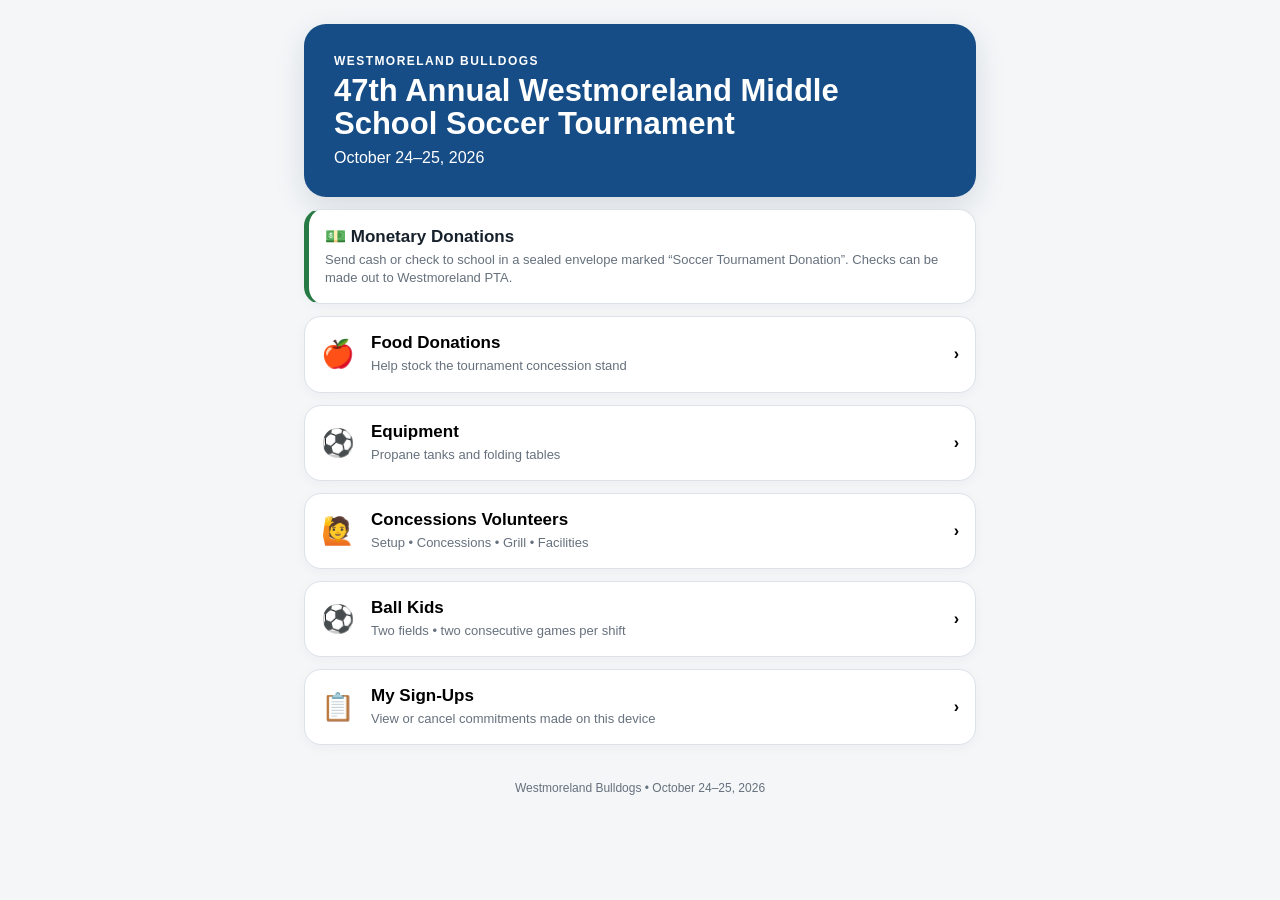
==== index.html @ 121612fc "Supabase Recall Skill" ====
<!doctype html>
<html lang="en">
<head>
<meta charset="utf-8">
<meta name="viewport" content="width=device-width,initial-scale=1">
<title>47th Annual Westmoreland Middle School Soccer Tournament</title>
<style>
:root{--blue:#164d86;--blue2:#0f3762;--ink:#17212b;--muted:#66717d;--line:#dce2e8;--panel:#fff;--bg:#f4f6f8;--soft:#eaf2fa;--green:#287a45;--red:#a73737}
*{box-sizing:border-box}body{margin:0;font-family:-apple-system,BlinkMacSystemFont,"Segoe UI",Arial,sans-serif;background:var(--bg);color:var(--ink)}
button,input,select{font:inherit}.shell{max-width:720px;margin:auto;min-height:100vh;padding:14px}.hero{background:var(--blue);color:#fff;border-radius:22px;padding:24px 20px;box-shadow:0 10px 30px rgba(13,44,77,.13)}
.eyebrow{font-size:12px;font-weight:800;letter-spacing:.12em}.hero h1{font-size:25px;line-height:1.08;margin:6px 0 8px}.hero p{margin:0}.card{background:#fff;border:1px solid var(--line);border-radius:17px;padding:16px;margin:12px 0;box-shadow:0 3px 12px rgba(21,32,43,.04)}
.nav{width:100%;display:flex;align-items:center;text-align:left;gap:14px}.icon{font-size:27px;width:36px}.grow{flex:1}.title{font-size:17px;font-weight:800}.sub{font-size:13px;color:var(--muted);margin-top:4px;line-height:1.4}.nav .title,.nav .sub{display:block}
.money{border-left:5px solid var(--green)}.btn{border:0;border-radius:11px;background:var(--blue);color:#fff;padding:11px 15px;font-weight:800;min-height:44px}.btn:disabled{background:#aab4be}.danger{background:#fff0f0;color:var(--red);border:1px solid #efcccc}
.back{background:transparent;border:0;color:var(--blue);font-weight:800;padding:12px 2px}.heading{font-size:23px;font-weight:900;margin:10px 0 4px}.day{font-weight:900;font-size:16px;margin:22px 2px 6px}
.shift{display:flex;align-items:center;gap:12px;justify-content:space-between;padding:13px 0;border-top:1px solid var(--line)}.shift:first-child{border-top:0}.note{background:var(--soft);border-radius:12px;padding:12px;font-size:13px;line-height:1.45;margin-top:10px}
.progress{height:8px;background:#e7ebef;border-radius:99px;overflow:hidden;margin:10px 0 4px}.progress span{display:block;height:100%;background:var(--blue)}
label{display:block;font-weight:800;font-size:14px;margin:12px 0 5px}input,select{width:100%;border:1px solid #cbd3db;border-radius:11px;padding:12px;background:#fff;font-size:16px}.actions{margin-top:14px}.footer{text-align:center;color:var(--muted);font-size:12px;padding:24px 0 12px}
@media(min-width:600px){.shell{padding:24px}.hero{padding:30px}.hero h1{font-size:31px}}
</style>
</head>
<body>
<div id="app"><main class="shell"><div class="card"><b>Starting tournament site…</b></div></main></div>
<script>
(function(){
"use strict";
var A=document.getElementById("app");
function esc(s){return String(s).replace(/[&<>"']/g,function(c){var m={"&":"&amp;","<":"&lt;",">":"&gt;",'"':"&quot;","'":"&#39;"};return m[c];});}
function fail(e){A.innerHTML='<main class="shell"><div class="card"><div class="title">Tournament startup error</div><div class="sub">'+esc(e&&e.message?e.message:e)+'</div></div></main>';}
try{
var food=[
["Eggs",15,"dozen",""],["Muffins",6,"dozen",""],["Granola Bars",6,"boxes","Please consider gluten-free options."],["Bananas",6,"bunches",""],["Variety Packs of Chips",20,"packs",""],["Chili",4,"crock pots",""],["Full-Sized Candy Bars",10,"boxes",""],["Cookies",8,"dozen",""],["Hot Dog Buns",30,"packages",""]
];
var equipment=[
["Propane Tanks",5,"tanks","Please label the tank with your name. Tanks can be picked up Sunday afternoon."],
["6-Foot Folding Tables",10,"tables","Please label the table with your name. Tables can be picked up Sunday afternoon."]
];
var roles={
"Concessions":{"icon":"🥤","desc":"Get our delicious treats into the hands of hungry spectators! Ensure coffee and hot water for cocoa are always ready.","sat":[["8:00–10:00 AM",3,"2 volunteers should arrive at 7:30 AM to help with opening setup."],["10:00 AM–12:00 PM",2,""],["12:00–2:00 PM",2,""],["2:00–4:00 PM",2,""],["4:00–5:00 PM",3,"Closing concessions: sell remaining prepared food and help with breakdown."]],"sun":[["8:00–10:00 AM",3,"Includes opening/setup."],["10:00 AM–12:00 PM",2,""],["12:00–2:00 PM",2,""],["1:00–2:00 PM",3,"Closing concessions: sell remaining prepared food and handle breakdown."]]},
"Grill":{"icon":"🔥","desc":"Grill up our breakfast sandwiches and hot dogs during the day! Help out with concession sales during slower cooking times.","sat":[["8:00–10:00 AM",1,""],["10:00 AM–12:00 PM",1,""],["12:00–2:00 PM",1,""],["2:00–4:00 PM",1,""]],"sun":[["8:00–10:00 AM",1,""],["10:00 AM–12:00 PM",1,""],["12:00–2:00 PM",1,"Final grill shift; avoid cooking excess near closing."]]},
"Facilities":{"icon":"🧹","desc":"Check for overflowing trash cans, ensure toilets are stocked, and alert us about any parking violations. Assist with concessions once rounds are completed.","sat":[["9:00–11:00 AM",1,""],["11:00 AM–1:00 PM",1,""],["1:00–3:00 PM",1,""],["3:00–5:00 PM",1,""]],"sun":[["9:00–11:00 AM",1,""],["11:00 AM–1:00 PM",1,""]]}
};
var balls={"sat":[["8:30–9:50 AM",2,"8:30 & 9:10 games"],["9:50–11:10 AM",2,"9:50 & 10:30 games"],["11:10 AM–12:30 PM",2,"11:10 & 11:50 games"],["12:30–1:50 PM",2,"12:30 & 1:10 games"],["1:50–3:10 PM",2,"1:50 & 2:30 games"],["3:10–4:30 PM",2,"3:10 & 3:50 games"],["4:30–5:10 PM",2,"4:30 game only"]],"sun":[["9:00–10:20 AM",2,"9:00 & 9:40 games"],["10:30–11:50 AM",2,"10:30 & 11:10 championship games"]]};
var state={"signups":[]};
var SUPABASE_URL="https://qahkdkhmbqjnvlquwwqg.supabase.co";
var SUPABASE_KEY="sb_publishable_C2CMbyYP98ENXKV4UVxF4Q_1Hc_LSRY";
var tournamentId=null,remoteClaims={},dbReady=false,dbError="";
function dbCode(id){
var m={"food-0":"food-eggs","food-1":"food-muffins","food-2":"food-granola","food-3":"food-bananas","food-4":"food-chips","food-5":"food-chili","food-6":"food-candy","food-7":"food-cookies","food-8":"food-buns","equipment-0":"equipment-propane","equipment-1":"equipment-tables","friday-parking":"setup-parking","friday-concession":"setup-concessions","role-Concessions-sat-0":"con-sat-08","role-Concessions-sat-1":"con-sat-10","role-Concessions-sat-2":"con-sat-12","role-Concessions-sat-3":"con-sat-14","role-Concessions-sat-4":"con-sat-16","role-Concessions-sun-0":"con-sun-08","role-Concessions-sun-1":"con-sun-10","role-Concessions-sun-2":"con-sun-12","role-Concessions-sun-3":"con-sun-13","role-Grill-sat-0":"grill-sat-08","role-Grill-sat-1":"grill-sat-10","role-Grill-sat-2":"grill-sat-12","role-Grill-sat-3":"grill-sat-14","role-Grill-sun-0":"grill-sun-08","role-Grill-sun-1":"grill-sun-10","role-Grill-sun-2":"grill-sun-12","role-Facilities-sat-0":"fac-sat-09","role-Facilities-sat-1":"fac-sat-11","role-Facilities-sat-2":"fac-sat-13","role-Facilities-sat-3":"fac-sat-15","role-Facilities-sun-0":"fac-sun-09","role-Facilities-sun-1":"fac-sun-11","ball-sat-0":"ball-sat-0830","ball-sat-1":"ball-sat-0950","ball-sat-2":"ball-sat-1110","ball-sat-3":"ball-sat-1230","ball-sat-4":"ball-sat-1350","ball-sat-5":"ball-sat-1510","ball-sat-6":"ball-sat-1630","ball-sun-0":"ball-sun-0900","ball-sun-1":"ball-sun-1030"};return m[id]||id;}
function apiHeaders(extra){var h={"apikey":SUPABASE_KEY},k;if(extra){for(k in extra){if(extra.hasOwnProperty(k)){h[k]=extra[k];}}}return h;}
function loadRemote(){dbError="";return Promise.all([fetch(SUPABASE_URL+"/rest/v1/tournaments?select=id,signups_open&order=id.desc&limit=1",{headers:apiHeaders()}),fetch(SUPABASE_URL+"/rest/v1/opportunities?select=code,claimed&active=eq.true",{headers:apiHeaders()})]).then(function(rs){if(!rs[0].ok||!rs[1].ok){throw new Error("Could not load shared signup data.");}return Promise.all([rs[0].json(),rs[1].json()]);}).then(function(data){if(!data[0].length){throw new Error("Tournament database is empty.");}tournamentId=data[0][0].id;remoteClaims={};var i;for(i=0;i<data[1].length;i++){remoteClaims[data[1][i].code]=data[1][i].claimed||0;}dbReady=true;}).catch(function(err){dbReady=false;dbError=err&&err.message?err.message:"Database connection failed.";});}
function ownerToken(){var k="wms-owner-token-v1",t="";try{t=window.localStorage.getItem(k)||"";}catch(ignore){}if(t.length<32){if(window.crypto&&window.crypto.randomUUID){t=window.crypto.randomUUID()+"-"+window.crypto.randomUUID();}else{t=String(new Date().getTime())+"-"+Math.random()+"-"+Math.random()+"-"+Math.random();}try{window.localStorage.setItem(k,t);}catch(ignore){}}return t;}
function rpc(name,body){return fetch(SUPABASE_URL+"/rest/v1/rpc/"+name,{method:"POST",headers:apiHeaders({"Content-Type":"application/json"}),body:JSON.stringify(body)}).then(function(r){if(r.ok){return r.json();}return r.text().then(function(t){var msg="That request could not be completed.";try{var j=JSON.parse(t);if(j.message){msg=j.message;}}catch(ignore){}throw new Error(msg);});});}
function submitRemoteSignup(id,qty,name,contact){if(!dbReady){return Promise.reject(new Error("The shared signup database is not connected yet. Please try again."));}return rpc("create_signup",{p_opportunity_code:dbCode(id),p_quantity:qty,p_name:name,p_contact:contact,p_token:ownerToken()});}
function loadMine(){return rpc("get_my_signups",{p_token:ownerToken()});}
function updateMine(id,qty,name,contact){return rpc("update_my_signup",{p_id:id,p_token:ownerToken(),p_quantity:qty,p_name:name,p_contact:contact});}
function cancelMine(id){return rpc("cancel_my_signup",{p_id:id,p_token:ownerToken()});}

try{window.localStorage.removeItem("wms-simple-v1");}catch(ignore){}
function save(){try{window.localStorage.setItem("wms-simple-v1",JSON.stringify(state));}catch(ignore){}}
function count(id){var code=dbCode(id);return remoteClaims.hasOwnProperty(code)?remoteClaims[code]:0;}
function left(id,total){return Math.max(0,total-count(id));}
function frame(body){A.innerHTML='<main class="shell">'+body+'<div class="footer">Westmoreland Bulldogs • October 24–25, 2026</div></main>';}
function nav(icon,title,sub,where){return '<button class="card nav" data-go="'+esc(where)+'"><span class="icon">'+icon+'</span><span class="grow"><span class="title">'+esc(title)+'</span><span class="sub">'+esc(sub)+'</span></span><b>›</b></button>';}
function top(title,back){return '<button class="back" data-go="'+esc(back||"home")+'">‹ Back</button><div class="heading">'+title+'</div>';}
function home(){frame('<div class="hero"><div class="eyebrow">WESTMORELAND BULLDOGS</div><h1>47th Annual Westmoreland Middle School Soccer Tournament</h1><p>October 24–25, 2026</p></div><div class="card money"><div class="title">💵 Monetary Donations</div><div class="sub">Send cash or check to school in a sealed envelope marked “Soccer Tournament Donation”. Checks can be made out to Westmoreland PTA.</div></div>'+nav("🍎","Food Donations","Help stock the tournament concession stand","food")+nav("⚽","Equipment","Propane tanks and folding tables","equipment")+nav("🙋","Concessions Volunteers","Setup • Concessions • Grill • Facilities","vol")+nav("⚽","Ball Kids","Two fields • two consecutive games per shift","ball")+nav("📋","My Sign-Ups","View or cancel commitments made on this device","mine"));}
function donations(kind,data){var out=top(kind==="food"?"🍎 Food Donations":"⚽ Equipment","home"),i,x,id,r,pct;for(i=0;i<data.length;i++){x=data[i];id=kind+"-"+i;r=left(id,x[1]);pct=Math.min(100,(count(id)/x[1])*100);out+='<div class="card"><div class="title">'+esc(x[0])+'</div><div class="sub"><b>'+r+' '+esc(x[2])+' remaining</b> of '+x[1]+'</div><div class="progress"><span style="width:'+pct+'%"></span></div>'+(x[3]?'<div class="note">'+esc(x[3])+'</div>':'')+'<div class="actions"><button class="btn signup" data-id="'+id+'" data-label="'+esc(x[0])+'" data-total="'+x[1]+'" data-unit="'+esc(x[2])+'" data-type="'+kind+'" '+(r<1?"disabled":"")+'>Sign Up</button></div></div>';}frame(out);}
function shiftCard(id,label,total,note){var r=left(id,total);return '<div class="card"><div class="title">'+esc(label)+'</div><div class="sub">'+r+' of '+total+' spots remaining</div>'+(note?'<div class="note">'+esc(note)+'</div>':'')+'<div class="actions"><button class="btn signup" data-id="'+id+'" data-label="'+esc(label)+'" data-total="'+total+'" data-unit="spot" data-type="shift" '+(r<1?"disabled":"")+'>Sign Up</button></div></div>';}
function volunteers(){var out=top("🙋 Concessions Volunteers","home")+'<div class="sub">Choose the job you’d like to help with, then select a shift.</div><div class="day">Friday, October 23 • 4:00–6:00 PM</div>'+shiftCard("friday-parking","🚗 Parking & Signage Setup — 4:00–6:00 PM",3,"")+shiftCard("friday-concession","🥤 Concession Stand Setup — 4:00–6:00 PM",3,"")+'<div class="day">Weekend Volunteer Roles</div>';var k;for(k in roles){if(roles.hasOwnProperty(k)){out+=nav(roles[k].icon,k,"Tap to see responsibilities and available shifts","role:"+k);}}frame(out);}
function rolePage(k){var r=roles[k],out=top(r.icon+" "+esc(k),"vol")+'<div class="note">'+esc(r.desc)+'</div>';out+=roleDay(k,"Saturday, October 24",r.sat,"sat");out+=roleDay(k,"Sunday, October 25",r.sun,"sun");frame(out);}
function roleDay(k,day,arr,d){var out='<div class="day">'+esc(day)+'</div><div class="card">',i,x,id,r;for(i=0;i<arr.length;i++){x=arr[i];id="role-"+k+"-"+d+"-"+i;r=left(id,x[1]);out+='<div class="shift"><div class="grow"><b>'+esc(x[0])+'</b><div class="sub">'+r+' of '+x[1]+' spots remaining'+(x[2]?' • '+esc(x[2]):'')+'</div></div><button class="btn signup" data-id="'+esc(id)+'" data-label="'+esc(k+" — "+day+" — "+x[0])+'" data-total="'+x[1]+'" data-unit="spot" data-type="shift" '+(r<1?"disabled":"")+'>Sign Up</button></div>';}return out+'</div>';}
function ballPage(){var out=top("⚽ Ball Kids","home")+'<div class="note">Each shift covers two consecutive games. Two Ball Kids are needed per shift—one for each field. Field assignments can be made when volunteers arrive.</div>'+ballDay("Saturday, October 24",balls.sat,"sat")+ballDay("Sunday, October 25",balls.sun,"sun");frame(out);}
function ballDay(day,arr,d){var out='<div class="day">'+esc(day)+'</div><div class="card">',i,x,id,r;for(i=0;i<arr.length;i++){x=arr[i];id="ball-"+d+"-"+i;r=left(id,2);out+='<div class="shift"><div class="grow"><b>'+esc(x[0])+'</b><div class="sub">'+esc(x[2])+' • '+r+' of 2 spots remaining</div></div><button class="btn signup" data-id="'+id+'" data-label="'+esc("Ball Kids — "+day+" — "+x[0])+'" data-total="2" data-unit="spot" data-type="shift" '+(r<1?"disabled":"")+'>Sign Up</button></div>';}return out+'</div>';}
function form(btn){var id=btn.getAttribute("data-id"),label=btn.getAttribute("data-label"),total=parseInt(btn.getAttribute("data-total"),10),unit=btn.getAttribute("data-unit"),type=btn.getAttribute("data-type"),max=(type==="food"||type==="equipment")?left(id,total):1,out=top("Sign Up",type==="food"?"food":type==="equipment"?"equipment":"home")+'<div class="card"><div class="title">'+esc(label)+'</div><form id="signupForm" data-id="'+esc(id)+'" data-label="'+esc(label)+'" data-unit="'+esc(unit)+'">';if(max>1){out+='<label>Quantity</label><select name="qty">';var i;for(i=1;i<=max;i++){out+='<option value="'+i+'">'+i+'</option>';}out+='</select>';}out+='<label>Name</label><input name="name" required><label>Email or phone</label><input name="contact" required><div class="sub">Used privately to identify your signup.</div><button class="btn" type="submit" style="width:100%;margin-top:16px">Confirm Sign-Up</button></form></div>';frame(out);}
function mine(){frame(top("📋 My Sign-Ups","home")+'<div class="card"><div class="sub">Loading your sign-ups…</div></div>');loadMine().then(function(items){var out=top("📋 My Sign-Ups","home")+'<div class="sub">Your private commitments from this device.</div>',i,x,detail;if(!items.length){out+='<div class="card"><div class="sub">No active sign-ups have been made on this device yet.</div></div>';}else{for(i=0;i<items.length;i++){x=items[i];detail=(x.day_label?x.day_label+" • ":"")+(x.time_label||"");out+='<div class="card"><div class="title">'+esc(x.label)+'</div>'+(detail?'<div class="sub">'+esc(detail)+'</div>':'')+'<div class="sub"><b>'+x.quantity+' '+esc(x.unit)+'</b> • '+esc(x.name)+'</div><div class="actions"><button class="btn editmine" data-mid="'+esc(x.id)+'" data-qty="'+x.quantity+'" data-name="'+esc(x.name)+'" data-contact="'+esc(x.contact)+'" data-label="'+esc(x.label)+'" data-unit="'+esc(x.unit)+'">Edit</button> <button class="btn danger cancelmine" data-mid="'+esc(x.id)+'" data-label="'+esc(x.label)+'">Cancel</button></div></div>';}}frame(out);}).catch(function(err){frame(top("📋 My Sign-Ups","home")+'<div class="card"><div class="title">Could not load sign-ups</div><div class="sub">'+esc(err.message)+'</div></div>');});}
function editMineForm(btn){var id=btn.getAttribute("data-mid"),qty=parseInt(btn.getAttribute("data-qty"),10)||1,name=btn.getAttribute("data-name")||"",contact=btn.getAttribute("data-contact")||"",label=btn.getAttribute("data-label")||"",unit=btn.getAttribute("data-unit")||"spot";var out=top("Edit Sign-Up","mine")+'<div class="card"><div class="title">'+esc(label)+'</div><form id="editMineForm" data-mid="'+esc(id)+'">';if(unit!=="spot"){out+='<label>Quantity</label><input type="number" name="qty" min="1" value="'+qty+'" required>';}else{out+='<input type="hidden" name="qty" value="1">';}out+='<label>Name</label><input name="name" value="'+esc(name)+'" required><label>Email or phone</label><input name="contact" value="'+esc(contact)+'" required><button class="btn" type="submit" style="width:100%;margin-top:16px">Save Changes</button></form></div>';frame(out);}

function go(v){if(v==="home"){home();}else if(v==="food"){donations("food",food);}else if(v==="equipment"){donations("equipment",equipment);}else if(v==="vol"){volunteers();}else if(v==="ball"){ballPage();}else if(v==="mine"){mine();}else if(v.indexOf("role:")===0){rolePage(v.substring(5));}window.scrollTo(0,0);}
document.addEventListener("click",function(e){var t=e.target;while(t&&t!==document){if(t.getAttribute&&t.getAttribute("data-go")){go(t.getAttribute("data-go"));return;}if(t.className&&String(t.className).indexOf("editmine")>=0){editMineForm(t);return;}if(t.className&&String(t.className).indexOf("cancelmine")>=0){var cid=t.getAttribute("data-mid"),clabel=t.getAttribute("data-label");if(window.confirm("Cancel your sign-up for "+clabel+"?")){t.disabled=true;t.textContent="Cancelling…";cancelMine(cid).then(function(){return loadRemote();}).then(function(){mine();}).catch(function(err){window.alert(err.message);mine();});}return;}if(t.className&&String(t.className).indexOf("signup")>=0){form(t);return;}t=t.parentNode;}});
document.addEventListener("submit",function(e){if(e.target&&e.target.id==="signupForm"){e.preventDefault();var f=e.target,qty=f.elements.qty?parseInt(f.elements.qty.value,10):1,name=f.elements.name.value,contact=f.elements.contact.value,button=f.querySelector("button[type=submit]");button.disabled=true;button.textContent="Saving…";submitRemoteSignup(f.getAttribute("data-id"),qty,name,contact).then(function(){return loadRemote();}).then(function(){mine();}).catch(function(err){button.disabled=false;button.textContent="Confirm Sign-Up";window.alert(err&&err.message?err.message:"That signup could not be saved. Please try again.");});return;}if(e.target&&e.target.id==="editMineForm"){e.preventDefault();var ef=e.target,eq=parseInt(ef.elements.qty.value,10)||1,en=ef.elements.name.value,ec=ef.elements.contact.value,eb=ef.querySelector("button[type=submit]");eb.disabled=true;eb.textContent="Saving…";updateMine(ef.getAttribute("data-mid"),eq,en,ec).then(function(){return loadRemote();}).then(function(){mine();}).catch(function(err){eb.disabled=false;eb.textContent="Save Changes";window.alert(err.message);});}});
home();loadRemote();
}catch(e){fail(e);}
}());
</script>
</body>
</html>
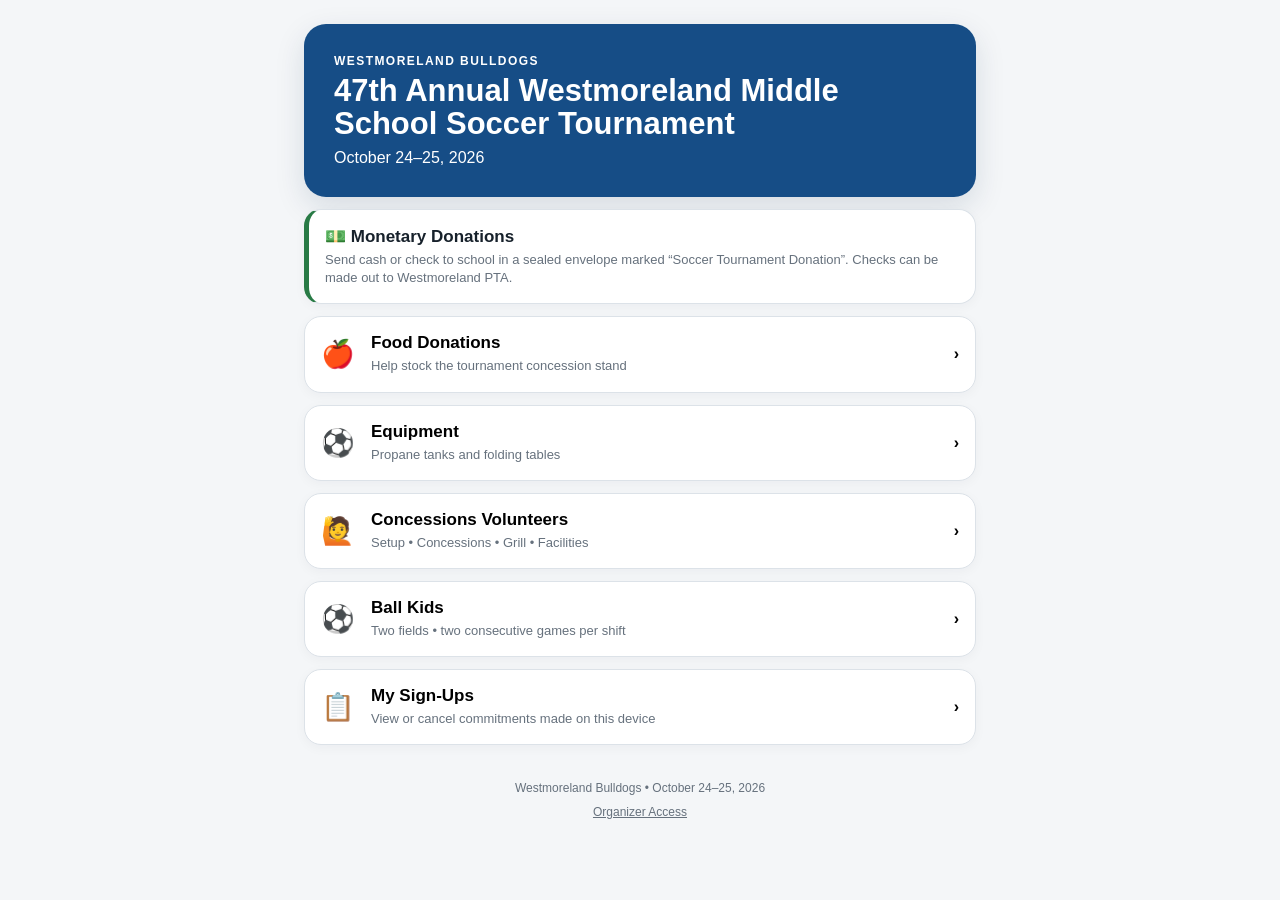
==== commit ee95a4f8: "Org Page Skill" ====
--- a/index.html
+++ b/index.html
@@ -14,7 +14,7 @@
 .back{background:transparent;border:0;color:var(--blue);font-weight:800;padding:12px 2px}.heading{font-size:23px;font-weight:900;margin:10px 0 4px}.day{font-weight:900;font-size:16px;margin:22px 2px 6px}
 .shift{display:flex;align-items:center;gap:12px;justify-content:space-between;padding:13px 0;border-top:1px solid var(--line)}.shift:first-child{border-top:0}.note{background:var(--soft);border-radius:12px;padding:12px;font-size:13px;line-height:1.45;margin-top:10px}
 .progress{height:8px;background:#e7ebef;border-radius:99px;overflow:hidden;margin:10px 0 4px}.progress span{display:block;height:100%;background:var(--blue)}
-label{display:block;font-weight:800;font-size:14px;margin:12px 0 5px}input,select{width:100%;border:1px solid #cbd3db;border-radius:11px;padding:12px;background:#fff;font-size:16px}.actions{margin-top:14px}.footer{text-align:center;color:var(--muted);font-size:12px;padding:24px 0 12px}
+label{display:block;font-weight:800;font-size:14px;margin:12px 0 5px}input,select{width:100%;border:1px solid #cbd3db;border-radius:11px;padding:12px;background:#fff;font-size:16px}.actions{margin-top:14px}.footer{text-align:center;color:var(--muted);font-size:12px;padding:24px 0 12px}.footer button{border:0;background:transparent;color:var(--muted);text-decoration:underline;padding:10px;font-size:12px}.adminbar{display:flex;gap:8px;flex-wrap:wrap;align-items:center}.adminsearch{margin:12px 0}.pill{display:inline-block;background:var(--soft);border-radius:999px;padding:4px 8px;font-size:12px;font-weight:800}.adminrow{border-top:1px solid var(--line);padding:12px 0}.adminrow:first-child{border-top:0}
 @media(min-width:600px){.shell{padding:24px}.hero{padding:30px}.hero h1{font-size:31px}}
 </style>
 </head>
@@ -54,12 +54,23 @@
 function loadMine(){return rpc("get_my_signups",{p_token:ownerToken()});}
 function updateMine(id,qty,name,contact){return rpc("update_my_signup",{p_id:id,p_token:ownerToken(),p_quantity:qty,p_name:name,p_contact:contact});}
 function cancelMine(id){return rpc("cancel_my_signup",{p_id:id,p_token:ownerToken()});}
+function authStore(session){try{if(session&&session.access_token){window.localStorage.setItem("wms-admin-session-v1",JSON.stringify(session));}else{window.localStorage.removeItem("wms-admin-session-v1");}}catch(ignore){}}
+function authSession(){try{return JSON.parse(window.localStorage.getItem("wms-admin-session-v1")||"null");}catch(ignore){return null;}}
+function authFetch(path,opts){opts=opts||{};opts.headers=apiHeaders(opts.headers||{});return fetch(SUPABASE_URL+path,opts).then(function(r){return r.text().then(function(t){var j={};try{j=t?JSON.parse(t):{};}catch(ignore){}if(!r.ok){throw new Error(j.msg||j.message||j.error_description||j.error||"Organizer request failed.");}return j;});});}
+function organizerLogin(email,password){return authFetch("/auth/v1/token?grant_type=password",{method:"POST",headers:{"Content-Type":"application/json"},body:JSON.stringify({email:email,password:password})}).then(function(s){authStore(s);return organizerCheck(s.access_token).then(function(ok){if(!ok){authStore(null);throw new Error("This account is not authorized as a tournament organizer.");}return s;});});}
+function organizerSignup(password){return authFetch("/auth/v1/signup",{method:"POST",headers:{"Content-Type":"application/json"},body:JSON.stringify({email:"Westmorelandnhpta@gmail.com",password:password,data:{}})});}
+function organizerCheck(token){return fetch(SUPABASE_URL+"/rest/v1/rpc/organizer_status",{method:"POST",headers:apiHeaders({"Authorization":"Bearer "+token,"Content-Type":"application/json"}),body:"{}"}).then(function(r){if(!r.ok){return false;}return r.json();}).then(function(v){return v===true;});}
+function adminSignups(token){return fetch(SUPABASE_URL+"/rest/v1/signups?select=id,quantity,name,contact,created_at,cancelled_at,opportunity_code,opportunities(label,unit,day_label,time_label,category)&order=created_at.desc",{headers:apiHeaders({"Authorization":"Bearer "+token})}).then(function(r){if(!r.ok){throw new Error("Could not load organizer sign-ups.");}return r.json();});}
+function organizer(){var s=authSession();if(!s||!s.access_token){organizerLoginPage();return;}organizerCheck(s.access_token).then(function(ok){if(!ok){authStore(null);organizerLoginPage("Your organizer session expired. Please sign in again.");return;}organizerDashboard(s.access_token);}).catch(function(){authStore(null);organizerLoginPage("Please sign in again.");});}
+function organizerLoginPage(msg){var out=top("🔒 Organizer Access","home")+'<div class="card"><div class="title">Westmoreland PTA Organizer</div><div class="sub">Authorized account: Westmorelandnhpta@gmail.com</div>'+(msg?'<div class="note">'+esc(msg)+'</div>':'')+'<form id="adminLogin"><label>Email</label><input name="email" type="email" value="Westmorelandnhpta@gmail.com" readonly><label>Password</label><input name="password" type="password" minlength="8" required autocomplete="current-password"><button class="btn" type="submit" style="width:100%;margin-top:16px">Sign In</button></form><div class="sub" style="margin-top:16px">First time here? Choose a password below to create the authorized organizer account. Supabase will email the PTA address to confirm it.</div><form id="adminSetup"><label>Create password</label><input name="password" type="password" minlength="8" required autocomplete="new-password"><button class="btn" type="submit" style="width:100%;margin-top:12px">Create Organizer Account</button></form></div>';frame(out);}
+function organizerDashboard(token){frame(top("Organizer Dashboard","home")+'<div class="card"><div class="title">Loading sign-ups…</div></div>');adminSignups(token).then(function(items){var active=items.filter(function(x){return !x.cancelled_at;}),out=top("Organizer Dashboard","home")+'<div class="card"><div class="adminbar"><span class="pill">'+active.length+' active commitments</span><button class="btn danger" type="button" id="adminLogout">Sign Out</button></div><input class="adminsearch" id="adminSearch" placeholder="Search name, contact, or signup"><div class="sub">Private organizer view. Names and contact information are never shown on the public signup pages.</div></div><div id="adminList">'+adminRows(active,"")+'</div>';frame(out);var q=document.getElementById("adminSearch");if(q){q.addEventListener("input",function(){document.getElementById("adminList").innerHTML=adminRows(active,q.value);});}}).catch(function(err){frame(top("Organizer Dashboard","home")+'<div class="card"><div class="title">Could not load organizer data</div><div class="sub">'+esc(err.message)+'</div><div class="actions"><button class="btn danger" id="adminLogout">Sign Out</button></div></div>');});}
+function adminRows(items,q){q=String(q||"").toLowerCase().trim();var out='<div class="card">',shown=0,i,x,o,detail,hay;for(i=0;i<items.length;i++){x=items[i];o=x.opportunities||{};hay=[x.name,x.contact,o.label,o.day_label,o.time_label].join(" ").toLowerCase();if(q&&hay.indexOf(q)<0){continue;}shown++;detail=(o.day_label?o.day_label+" • ":"")+(o.time_label||"");out+='<div class="adminrow"><div class="title">'+esc(o.label||x.opportunity_code)+'</div>'+(detail?'<div class="sub">'+esc(detail)+'</div>':'')+'<div><b>'+esc(x.name)+'</b> — '+x.quantity+' '+esc(o.unit||"spot")+'</div><div class="sub">'+esc(x.contact)+'</div></div>';}if(!shown){out+='<div class="sub">No matching active sign-ups.</div>';}return out+'</div>';}
 
 try{window.localStorage.removeItem("wms-simple-v1");}catch(ignore){}
 function save(){try{window.localStorage.setItem("wms-simple-v1",JSON.stringify(state));}catch(ignore){}}
 function count(id){var code=dbCode(id);return remoteClaims.hasOwnProperty(code)?remoteClaims[code]:0;}
 function left(id,total){return Math.max(0,total-count(id));}
-function frame(body){A.innerHTML='<main class="shell">'+body+'<div class="footer">Westmoreland Bulldogs • October 24–25, 2026</div></main>';}
+function frame(body){A.innerHTML='<main class="shell">'+body+'<div class="footer">Westmoreland Bulldogs • October 24–25, 2026<br><button type="button" data-go="organizer">Organizer Access</button></div></main>';}
 function nav(icon,title,sub,where){return '<button class="card nav" data-go="'+esc(where)+'"><span class="icon">'+icon+'</span><span class="grow"><span class="title">'+esc(title)+'</span><span class="sub">'+esc(sub)+'</span></span><b>›</b></button>';}
 function top(title,back){return '<button class="back" data-go="'+esc(back||"home")+'">‹ Back</button><div class="heading">'+title+'</div>';}
 function home(){frame('<div class="hero"><div class="eyebrow">WESTMORELAND BULLDOGS</div><h1>47th Annual Westmoreland Middle School Soccer Tournament</h1><p>October 24–25, 2026</p></div><div class="card money"><div class="title">💵 Monetary Donations</div><div class="sub">Send cash or check to school in a sealed envelope marked “Soccer Tournament Donation”. Checks can be made out to Westmoreland PTA.</div></div>'+nav("🍎","Food Donations","Help stock the tournament concession stand","food")+nav("⚽","Equipment","Propane tanks and folding tables","equipment")+nav("🙋","Concessions Volunteers","Setup • Concessions • Grill • Facilities","vol")+nav("⚽","Ball Kids","Two fields • two consecutive games per shift","ball")+nav("📋","My Sign-Ups","View or cancel commitments made on this device","mine"));}
@@ -74,9 +85,9 @@
 function mine(){frame(top("📋 My Sign-Ups","home")+'<div class="card"><div class="sub">Loading your sign-ups…</div></div>');loadMine().then(function(items){var out=top("📋 My Sign-Ups","home")+'<div class="sub">Your private commitments from this device.</div>',i,x,detail;if(!items.length){out+='<div class="card"><div class="sub">No active sign-ups have been made on this device yet.</div></div>';}else{for(i=0;i<items.length;i++){x=items[i];detail=(x.day_label?x.day_label+" • ":"")+(x.time_label||"");out+='<div class="card"><div class="title">'+esc(x.label)+'</div>'+(detail?'<div class="sub">'+esc(detail)+'</div>':'')+'<div class="sub"><b>'+x.quantity+' '+esc(x.unit)+'</b> • '+esc(x.name)+'</div><div class="actions"><button class="btn editmine" data-mid="'+esc(x.id)+'" data-qty="'+x.quantity+'" data-name="'+esc(x.name)+'" data-contact="'+esc(x.contact)+'" data-label="'+esc(x.label)+'" data-unit="'+esc(x.unit)+'">Edit</button> <button class="btn danger cancelmine" data-mid="'+esc(x.id)+'" data-label="'+esc(x.label)+'">Cancel</button></div></div>';}}frame(out);}).catch(function(err){frame(top("📋 My Sign-Ups","home")+'<div class="card"><div class="title">Could not load sign-ups</div><div class="sub">'+esc(err.message)+'</div></div>');});}
 function editMineForm(btn){var id=btn.getAttribute("data-mid"),qty=parseInt(btn.getAttribute("data-qty"),10)||1,name=btn.getAttribute("data-name")||"",contact=btn.getAttribute("data-contact")||"",label=btn.getAttribute("data-label")||"",unit=btn.getAttribute("data-unit")||"spot";var out=top("Edit Sign-Up","mine")+'<div class="card"><div class="title">'+esc(label)+'</div><form id="editMineForm" data-mid="'+esc(id)+'">';if(unit!=="spot"){out+='<label>Quantity</label><input type="number" name="qty" min="1" value="'+qty+'" required>';}else{out+='<input type="hidden" name="qty" value="1">';}out+='<label>Name</label><input name="name" value="'+esc(name)+'" required><label>Email or phone</label><input name="contact" value="'+esc(contact)+'" required><button class="btn" type="submit" style="width:100%;margin-top:16px">Save Changes</button></form></div>';frame(out);}
 
-function go(v){if(v==="home"){home();}else if(v==="food"){donations("food",food);}else if(v==="equipment"){donations("equipment",equipment);}else if(v==="vol"){volunteers();}else if(v==="ball"){ballPage();}else if(v==="mine"){mine();}else if(v.indexOf("role:")===0){rolePage(v.substring(5));}window.scrollTo(0,0);}
-document.addEventListener("click",function(e){var t=e.target;while(t&&t!==document){if(t.getAttribute&&t.getAttribute("data-go")){go(t.getAttribute("data-go"));return;}if(t.className&&String(t.className).indexOf("editmine")>=0){editMineForm(t);return;}if(t.className&&String(t.className).indexOf("cancelmine")>=0){var cid=t.getAttribute("data-mid"),clabel=t.getAttribute("data-label");if(window.confirm("Cancel your sign-up for "+clabel+"?")){t.disabled=true;t.textContent="Cancelling…";cancelMine(cid).then(function(){return loadRemote();}).then(function(){mine();}).catch(function(err){window.alert(err.message);mine();});}return;}if(t.className&&String(t.className).indexOf("signup")>=0){form(t);return;}t=t.parentNode;}});
-document.addEventListener("submit",function(e){if(e.target&&e.target.id==="signupForm"){e.preventDefault();var f=e.target,qty=f.elements.qty?parseInt(f.elements.qty.value,10):1,name=f.elements.name.value,contact=f.elements.contact.value,button=f.querySelector("button[type=submit]");button.disabled=true;button.textContent="Saving…";submitRemoteSignup(f.getAttribute("data-id"),qty,name,contact).then(function(){return loadRemote();}).then(function(){mine();}).catch(function(err){button.disabled=false;button.textContent="Confirm Sign-Up";window.alert(err&&err.message?err.message:"That signup could not be saved. Please try again.");});return;}if(e.target&&e.target.id==="editMineForm"){e.preventDefault();var ef=e.target,eq=parseInt(ef.elements.qty.value,10)||1,en=ef.elements.name.value,ec=ef.elements.contact.value,eb=ef.querySelector("button[type=submit]");eb.disabled=true;eb.textContent="Saving…";updateMine(ef.getAttribute("data-mid"),eq,en,ec).then(function(){return loadRemote();}).then(function(){mine();}).catch(function(err){eb.disabled=false;eb.textContent="Save Changes";window.alert(err.message);});}});
+function go(v){if(v==="home"){home();}else if(v==="food"){donations("food",food);}else if(v==="equipment"){donations("equipment",equipment);}else if(v==="vol"){volunteers();}else if(v==="ball"){ballPage();}else if(v==="mine"){mine();}else if(v==="organizer"){organizer();}else if(v.indexOf("role:")===0){rolePage(v.substring(5));}window.scrollTo(0,0);}
+document.addEventListener("click",function(e){var t=e.target;while(t&&t!==document){if(t.getAttribute&&t.getAttribute("data-go")){go(t.getAttribute("data-go"));return;}if(t.className&&String(t.className).indexOf("editmine")>=0){editMineForm(t);return;}if(t.className&&String(t.className).indexOf("cancelmine")>=0){var cid=t.getAttribute("data-mid"),clabel=t.getAttribute("data-label");if(window.confirm("Cancel your sign-up for "+clabel+"?")){t.disabled=true;t.textContent="Cancelling…";cancelMine(cid).then(function(){return loadRemote();}).then(function(){mine();}).catch(function(err){window.alert(err.message);mine();});}return;}if(t.id==="adminLogout"){authStore(null);organizerLoginPage("Signed out.");return;}if(t.className&&String(t.className).indexOf("signup")>=0){form(t);return;}t=t.parentNode;}});
+document.addEventListener("submit",function(e){if(e.target&&e.target.id==="adminLogin"){e.preventDefault();var af=e.target,ab=af.querySelector("button[type=submit]");ab.disabled=true;ab.textContent="Signing in…";organizerLogin(af.elements.email.value,af.elements.password.value).then(function(){organizer();}).catch(function(err){organizerLoginPage(err.message);});return;}if(e.target&&e.target.id==="adminSetup"){e.preventDefault();var sf=e.target,sb=sf.querySelector("button[type=submit]");sb.disabled=true;sb.textContent="Creating…";organizerSignup(sf.elements.password.value).then(function(){organizerLoginPage("Check the PTA Gmail inbox for the Supabase confirmation email. After confirming, return here and sign in with the password you just chose.");}).catch(function(err){organizerLoginPage(err.message);});return;}if(e.target&&e.target.id==="signupForm"){e.preventDefault();var f=e.target,qty=f.elements.qty?parseInt(f.elements.qty.value,10):1,name=f.elements.name.value,contact=f.elements.contact.value,button=f.querySelector("button[type=submit]");button.disabled=true;button.textContent="Saving…";submitRemoteSignup(f.getAttribute("data-id"),qty,name,contact).then(function(){return loadRemote();}).then(function(){mine();}).catch(function(err){button.disabled=false;button.textContent="Confirm Sign-Up";window.alert(err&&err.message?err.message:"That signup could not be saved. Please try again.");});return;}if(e.target&&e.target.id==="editMineForm"){e.preventDefault();var ef=e.target,eq=parseInt(ef.elements.qty.value,10)||1,en=ef.elements.name.value,ec=ef.elements.contact.value,eb=ef.querySelector("button[type=submit]");eb.disabled=true;eb.textContent="Saving…";updateMine(ef.getAttribute("data-mid"),eq,en,ec).then(function(){return loadRemote();}).then(function(){mine();}).catch(function(err){eb.disabled=false;eb.textContent="Save Changes";window.alert(err.message);});}});
 home();loadRemote();
 }catch(e){fail(e);}
 }());
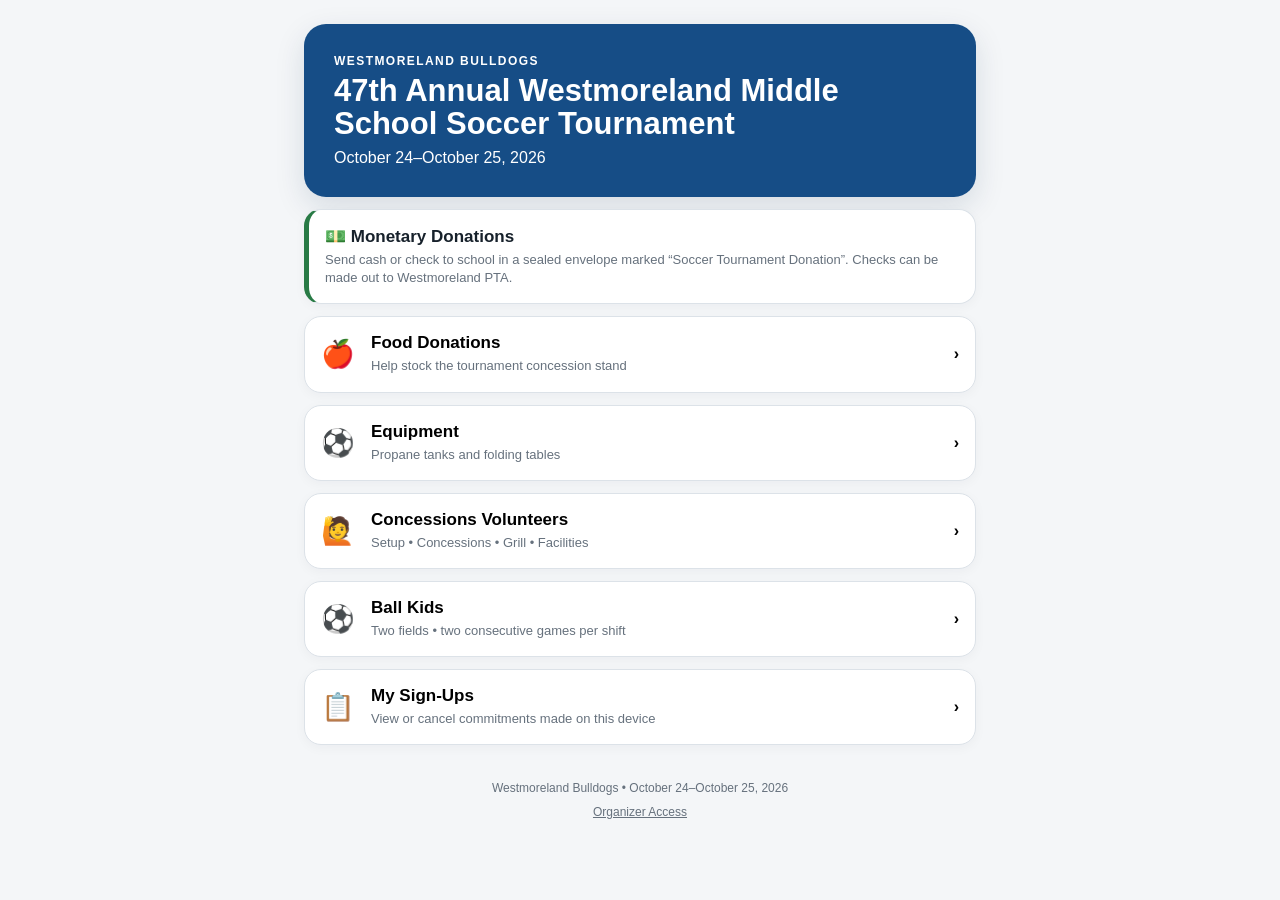
==== commit 5de3046e: "Org Management" ====
--- a/index.html
+++ b/index.html
@@ -7,14 +7,14 @@
 <style>
 :root{--blue:#164d86;--blue2:#0f3762;--ink:#17212b;--muted:#66717d;--line:#dce2e8;--panel:#fff;--bg:#f4f6f8;--soft:#eaf2fa;--green:#287a45;--red:#a73737}
 *{box-sizing:border-box}body{margin:0;font-family:-apple-system,BlinkMacSystemFont,"Segoe UI",Arial,sans-serif;background:var(--bg);color:var(--ink)}
-button,input,select{font:inherit}.shell{max-width:720px;margin:auto;min-height:100vh;padding:14px}.hero{background:var(--blue);color:#fff;border-radius:22px;padding:24px 20px;box-shadow:0 10px 30px rgba(13,44,77,.13)}
+button,input,select,textarea{font:inherit}.shell{max-width:720px;margin:auto;min-height:100vh;padding:14px}.hero{background:var(--blue);color:#fff;border-radius:22px;padding:24px 20px;box-shadow:0 10px 30px rgba(13,44,77,.13)}
 .eyebrow{font-size:12px;font-weight:800;letter-spacing:.12em}.hero h1{font-size:25px;line-height:1.08;margin:6px 0 8px}.hero p{margin:0}.card{background:#fff;border:1px solid var(--line);border-radius:17px;padding:16px;margin:12px 0;box-shadow:0 3px 12px rgba(21,32,43,.04)}
 .nav{width:100%;display:flex;align-items:center;text-align:left;gap:14px}.icon{font-size:27px;width:36px}.grow{flex:1}.title{font-size:17px;font-weight:800}.sub{font-size:13px;color:var(--muted);margin-top:4px;line-height:1.4}.nav .title,.nav .sub{display:block}
 .money{border-left:5px solid var(--green)}.btn{border:0;border-radius:11px;background:var(--blue);color:#fff;padding:11px 15px;font-weight:800;min-height:44px}.btn:disabled{background:#aab4be}.danger{background:#fff0f0;color:var(--red);border:1px solid #efcccc}
 .back{background:transparent;border:0;color:var(--blue);font-weight:800;padding:12px 2px}.heading{font-size:23px;font-weight:900;margin:10px 0 4px}.day{font-weight:900;font-size:16px;margin:22px 2px 6px}
 .shift{display:flex;align-items:center;gap:12px;justify-content:space-between;padding:13px 0;border-top:1px solid var(--line)}.shift:first-child{border-top:0}.note{background:var(--soft);border-radius:12px;padding:12px;font-size:13px;line-height:1.45;margin-top:10px}
 .progress{height:8px;background:#e7ebef;border-radius:99px;overflow:hidden;margin:10px 0 4px}.progress span{display:block;height:100%;background:var(--blue)}
-label{display:block;font-weight:800;font-size:14px;margin:12px 0 5px}input,select{width:100%;border:1px solid #cbd3db;border-radius:11px;padding:12px;background:#fff;font-size:16px}.actions{margin-top:14px}.footer{text-align:center;color:var(--muted);font-size:12px;padding:24px 0 12px}.footer button{border:0;background:transparent;color:var(--muted);text-decoration:underline;padding:10px;font-size:12px}.adminbar{display:flex;gap:8px;flex-wrap:wrap;align-items:center}.adminsearch{margin:12px 0}.pill{display:inline-block;background:var(--soft);border-radius:999px;padding:4px 8px;font-size:12px;font-weight:800}.adminrow{border-top:1px solid var(--line);padding:12px 0}.adminrow:first-child{border-top:0}
+label{display:block;font-weight:800;font-size:14px;margin:12px 0 5px}input,select,textarea{width:100%;border:1px solid #cbd3db;border-radius:11px;padding:12px;background:#fff;font-size:16px}textarea{min-height:90px;resize:vertical}.checkrow{display:flex;align-items:center;gap:10px;margin-top:14px}.checkrow input{width:auto}.managegrid{display:grid;grid-template-columns:1fr 1fr;gap:10px;margin-top:12px}@media(max-width:520px){.managegrid{grid-template-columns:1fr}}.actions{margin-top:14px}.footer{text-align:center;color:var(--muted);font-size:12px;padding:24px 0 12px}.footer button{border:0;background:transparent;color:var(--muted);text-decoration:underline;padding:10px;font-size:12px}.adminbar{display:flex;gap:8px;flex-wrap:wrap;align-items:center}.adminsearch{margin:12px 0}.pill{display:inline-block;background:var(--soft);border-radius:999px;padding:4px 8px;font-size:12px;font-weight:800}.adminrow{border-top:1px solid var(--line);padding:12px 0}.adminrow:first-child{border-top:0}.adminrow .actions{display:flex;gap:8px;flex-wrap:wrap}.adminhead{display:flex;justify-content:space-between;gap:10px;align-items:center;flex-wrap:wrap}.secondary{background:#eef3f8;color:var(--blue);border:1px solid #cfdae5}.adminformnote{margin-bottom:8px}
 @media(min-width:600px){.shell{padding:24px}.hero{padding:30px}.hero h1{font-size:31px}}
 </style>
 </head>
@@ -43,11 +43,11 @@
 var state={"signups":[]};
 var SUPABASE_URL="https://qahkdkhmbqjnvlquwwqg.supabase.co";
 var SUPABASE_KEY="sb_publishable_C2CMbyYP98ENXKV4UVxF4Q_1Hc_LSRY";
-var tournamentId=null,remoteClaims={},dbReady=false,dbError="";
+var tournamentId=null,tournamentSignupsOpen=true,tournamentClosed=false,tournamentName="47th Annual Westmoreland Middle School Soccer Tournament",tournamentStarts="2026-10-24",tournamentEnds="2026-10-25",monetaryInstructions="",remoteClaims={},remoteOpps={},dbReady=false,dbError="";var adminItems=[],adminOpps=[],adminToken="";
 function dbCode(id){
 var m={"food-0":"food-eggs","food-1":"food-muffins","food-2":"food-granola","food-3":"food-bananas","food-4":"food-chips","food-5":"food-chili","food-6":"food-candy","food-7":"food-cookies","food-8":"food-buns","equipment-0":"equipment-propane","equipment-1":"equipment-tables","friday-parking":"setup-parking","friday-concession":"setup-concessions","role-Concessions-sat-0":"con-sat-08","role-Concessions-sat-1":"con-sat-10","role-Concessions-sat-2":"con-sat-12","role-Concessions-sat-3":"con-sat-14","role-Concessions-sat-4":"con-sat-16","role-Concessions-sun-0":"con-sun-08","role-Concessions-sun-1":"con-sun-10","role-Concessions-sun-2":"con-sun-12","role-Concessions-sun-3":"con-sun-13","role-Grill-sat-0":"grill-sat-08","role-Grill-sat-1":"grill-sat-10","role-Grill-sat-2":"grill-sat-12","role-Grill-sat-3":"grill-sat-14","role-Grill-sun-0":"grill-sun-08","role-Grill-sun-1":"grill-sun-10","role-Grill-sun-2":"grill-sun-12","role-Facilities-sat-0":"fac-sat-09","role-Facilities-sat-1":"fac-sat-11","role-Facilities-sat-2":"fac-sat-13","role-Facilities-sat-3":"fac-sat-15","role-Facilities-sun-0":"fac-sun-09","role-Facilities-sun-1":"fac-sun-11","ball-sat-0":"ball-sat-0830","ball-sat-1":"ball-sat-0950","ball-sat-2":"ball-sat-1110","ball-sat-3":"ball-sat-1230","ball-sat-4":"ball-sat-1350","ball-sat-5":"ball-sat-1510","ball-sat-6":"ball-sat-1630","ball-sun-0":"ball-sun-0900","ball-sun-1":"ball-sun-1030"};return m[id]||id;}
 function apiHeaders(extra){var h={"apikey":SUPABASE_KEY},k;if(extra){for(k in extra){if(extra.hasOwnProperty(k)){h[k]=extra[k];}}}return h;}
-function loadRemote(){dbError="";return Promise.all([fetch(SUPABASE_URL+"/rest/v1/tournaments?select=id,signups_open&order=id.desc&limit=1",{headers:apiHeaders()}),fetch(SUPABASE_URL+"/rest/v1/opportunities?select=code,claimed&active=eq.true",{headers:apiHeaders()})]).then(function(rs){if(!rs[0].ok||!rs[1].ok){throw new Error("Could not load shared signup data.");}return Promise.all([rs[0].json(),rs[1].json()]);}).then(function(data){if(!data[0].length){throw new Error("Tournament database is empty.");}tournamentId=data[0][0].id;remoteClaims={};var i;for(i=0;i<data[1].length;i++){remoteClaims[data[1][i].code]=data[1][i].claimed||0;}dbReady=true;}).catch(function(err){dbReady=false;dbError=err&&err.message?err.message:"Database connection failed.";});}
+function loadRemote(){dbError="";return fetch(SUPABASE_URL+"/rest/v1/tournaments?select=id,name,starts_on,ends_on,signups_open,monetary_instructions,closed_at,archived_at&archived_at=is.null&order=starts_on.desc&limit=1",{headers:apiHeaders()}).then(function(r){if(!r.ok){throw new Error("Could not load tournament.");}return r.json();}).then(function(ts){if(!ts.length){throw new Error("Tournament database is empty.");}var t=ts[0];tournamentId=t.id;tournamentName=t.name;tournamentStarts=t.starts_on;tournamentEnds=t.ends_on;tournamentSignupsOpen=t.signups_open!==false;tournamentClosed=!!t.closed_at;monetaryInstructions=t.monetary_instructions||"";return fetch(SUPABASE_URL+"/rest/v1/opportunities?select=code,category,label,total,claimed,unit,note,day_label,time_label,sort_order,active&tournament_id=eq."+encodeURIComponent(tournamentId)+"&order=sort_order.asc",{headers:apiHeaders()});}).then(function(r){if(!r.ok){throw new Error("Could not load shared signup data.");}return r.json();}).then(function(items){remoteClaims={};remoteOpps={};var i,o;for(i=0;i<items.length;i++){o=items[i];remoteClaims[o.code]=o.claimed||0;remoteOpps[o.code]=o;}dbReady=true;}).catch(function(err){dbReady=false;dbError=err&&err.message?err.message:"Database connection failed.";});}
 function ownerToken(){var k="wms-owner-token-v1",t="";try{t=window.localStorage.getItem(k)||"";}catch(ignore){}if(t.length<32){if(window.crypto&&window.crypto.randomUUID){t=window.crypto.randomUUID()+"-"+window.crypto.randomUUID();}else{t=String(new Date().getTime())+"-"+Math.random()+"-"+Math.random()+"-"+Math.random();}try{window.localStorage.setItem(k,t);}catch(ignore){}}return t;}
 function rpc(name,body){return fetch(SUPABASE_URL+"/rest/v1/rpc/"+name,{method:"POST",headers:apiHeaders({"Content-Type":"application/json"}),body:JSON.stringify(body)}).then(function(r){if(r.ok){return r.json();}return r.text().then(function(t){var msg="That request could not be completed.";try{var j=JSON.parse(t);if(j.message){msg=j.message;}}catch(ignore){}throw new Error(msg);});});}
 function submitRemoteSignup(id,qty,name,contact){if(!dbReady){return Promise.reject(new Error("The shared signup database is not connected yet. Please try again."));}return rpc("create_signup",{p_opportunity_code:dbCode(id),p_quantity:qty,p_name:name,p_contact:contact,p_token:ownerToken()});}
@@ -60,34 +60,79 @@
 function organizerLogin(email,password){return authFetch("/auth/v1/token?grant_type=password",{method:"POST",headers:{"Content-Type":"application/json"},body:JSON.stringify({email:email,password:password})}).then(function(s){authStore(s);return organizerCheck(s.access_token).then(function(ok){if(!ok){authStore(null);throw new Error("This account is not authorized as a tournament organizer.");}return s;});});}
 function organizerSignup(password){return authFetch("/auth/v1/signup",{method:"POST",headers:{"Content-Type":"application/json"},body:JSON.stringify({email:"Westmorelandnhpta@gmail.com",password:password,data:{}})});}
 function organizerCheck(token){return fetch(SUPABASE_URL+"/rest/v1/rpc/organizer_status",{method:"POST",headers:apiHeaders({"Authorization":"Bearer "+token,"Content-Type":"application/json"}),body:"{}"}).then(function(r){if(!r.ok){return false;}return r.json();}).then(function(v){return v===true;});}
-function adminSignups(token){return fetch(SUPABASE_URL+"/rest/v1/signups?select=id,quantity,name,contact,created_at,cancelled_at,opportunity_code,opportunities(label,unit,day_label,time_label,category)&order=created_at.desc",{headers:apiHeaders({"Authorization":"Bearer "+token})}).then(function(r){if(!r.ok){throw new Error("Could not load organizer sign-ups.");}return r.json();});}
+function adminSignups(token){return fetch(SUPABASE_URL+"/rest/v1/signups?select=id,quantity,name,contact,created_at,cancelled_at,opportunity_code,opportunities!inner(label,unit,day_label,time_label,category,tournament_id)&opportunities.tournament_id=eq."+encodeURIComponent(tournamentId)+"&order=created_at.desc",{headers:apiHeaders({"Authorization":"Bearer "+token})}).then(function(r){if(!r.ok){throw new Error("Could not load organizer sign-ups.");}return r.json();});}
+function adminOpportunities(token){return fetch(SUPABASE_URL+"/rest/v1/opportunities?select=code,label,total,claimed,unit,note,day_label,time_label,category,sort_order,active&tournament_id=eq."+encodeURIComponent(tournamentId)+"&order=sort_order.asc",{headers:apiHeaders({"Authorization":"Bearer "+token})}).then(function(r){if(!r.ok){throw new Error("Could not load signup options.");}return r.json();});}
+function adminRpc(name,body,token){return fetch(SUPABASE_URL+"/rest/v1/rpc/"+name,{method:"POST",headers:apiHeaders({"Authorization":"Bearer "+token,"Content-Type":"application/json"}),body:JSON.stringify(body)}).then(function(r){if(r.ok){return r.json();}return r.text().then(function(t){var msg="Organizer request failed.";try{var j=JSON.parse(t);if(j.message){msg=j.message;}}catch(ignore){}throw new Error(msg);});});}
+function adminCreate(code,qty,name,contact){return adminRpc("admin_create_signup",{p_opportunity_code:code,p_quantity:qty,p_name:name,p_contact:contact},adminToken);}
+function adminUpdate(id,qty,name,contact){return adminRpc("admin_update_signup",{p_id:id,p_quantity:qty,p_name:name,p_contact:contact},adminToken);}
+function adminCancel(id){return adminRpc("admin_cancel_signup",{p_id:id},adminToken);}
+function adminUpdateOpportunity(code,label,total,unit,note,active){return adminRpc("admin_update_opportunity",{p_code:code,p_label:label,p_total:total,p_unit:unit,p_note:note,p_active:active},adminToken);}
+function adminCreateOpportunity(category,label,total,unit,note){return adminRpc("admin_create_opportunity",{p_category:category,p_label:label,p_total:total,p_unit:unit,p_note:note},adminToken);}
+function adminDeleteOpportunity(code){return adminRpc("admin_delete_opportunity",{p_code:code},adminToken);}
+function adminCreateVolunteerOpportunity(category,label,total,day,time,note){return adminRpc("admin_create_volunteer_opportunity",{p_category:category,p_label:label,p_total:total,p_day_label:day,p_time_label:time,p_note:note},adminToken);}
+function adminUpdateVolunteerOpportunity(code,label,total,day,time,note,active){return adminRpc("admin_update_volunteer_opportunity",{p_code:code,p_label:label,p_total:total,p_day_label:day,p_time_label:time,p_note:note,p_active:active},adminToken);}
+function adminSetAllVolunteerActive(active){return adminRpc("admin_set_all_volunteer_active",{p_active:active},adminToken);}
+function adminSetAllFoodActive(active){return adminRpc("admin_set_all_food_active",{p_active:active},adminToken);}
+function adminSetTournamentOpen(open){return adminRpc("admin_set_tournament_signups_open",{p_open:open},adminToken);}
+function adminGetShoppingList(){return adminRpc("admin_get_shopping_list",{},adminToken);}
+function adminSetShoppingChecked(code,checked){return adminRpc("admin_set_shopping_checked",{p_opportunity_code:code,p_checked:checked},adminToken);}
+function adminAddShoppingItem(label,qty,unit){return adminRpc("admin_add_shopping_item",{p_label:label,p_quantity:qty,p_unit:unit},adminToken);}
+function adminUpdateShoppingItem(code,label,qty,unit){return adminRpc("admin_update_shopping_item",{p_code:code,p_label:label,p_quantity:qty,p_unit:unit},adminToken);}
+function adminDeleteShoppingItem(code){return adminRpc("admin_delete_shopping_item",{p_code:code},adminToken);}
+function adminCloseTournament(closed){return adminRpc("admin_close_tournament",{p_closed:closed},adminToken);}
+function adminCreateNextTournament(name,start,end){return adminRpc("admin_create_next_tournament",{p_name:name,p_starts_on:start,p_ends_on:end},adminToken);}
+
 function organizer(){var s=authSession();if(!s||!s.access_token){organizerLoginPage();return;}organizerCheck(s.access_token).then(function(ok){if(!ok){authStore(null);organizerLoginPage("Your organizer session expired. Please sign in again.");return;}organizerDashboard(s.access_token);}).catch(function(){authStore(null);organizerLoginPage("Please sign in again.");});}
 function organizerLoginPage(msg){var out=top("🔒 Organizer Access","home")+'<div class="card"><div class="title">Westmoreland PTA Organizer</div><div class="sub">Authorized account: Westmorelandnhpta@gmail.com</div>'+(msg?'<div class="note">'+esc(msg)+'</div>':'')+'<form id="adminLogin"><label>Email</label><input name="email" type="email" value="Westmorelandnhpta@gmail.com" readonly><label>Password</label><input name="password" type="password" minlength="8" required autocomplete="current-password"><button class="btn" type="submit" style="width:100%;margin-top:16px">Sign In</button></form><div class="sub" style="margin-top:16px">First time here? Choose a password below to create the authorized organizer account. Supabase will email the PTA address to confirm it.</div><form id="adminSetup"><label>Create password</label><input name="password" type="password" minlength="8" required autocomplete="new-password"><button class="btn" type="submit" style="width:100%;margin-top:12px">Create Organizer Account</button></form></div>';frame(out);}
-function organizerDashboard(token){frame(top("Organizer Dashboard","home")+'<div class="card"><div class="title">Loading sign-ups…</div></div>');adminSignups(token).then(function(items){var active=items.filter(function(x){return !x.cancelled_at;}),out=top("Organizer Dashboard","home")+'<div class="card"><div class="adminbar"><span class="pill">'+active.length+' active commitments</span><button class="btn danger" type="button" id="adminLogout">Sign Out</button></div><input class="adminsearch" id="adminSearch" placeholder="Search name, contact, or signup"><div class="sub">Private organizer view. Names and contact information are never shown on the public signup pages.</div></div><div id="adminList">'+adminRows(active,"")+'</div>';frame(out);var q=document.getElementById("adminSearch");if(q){q.addEventListener("input",function(){document.getElementById("adminList").innerHTML=adminRows(active,q.value);});}}).catch(function(err){frame(top("Organizer Dashboard","home")+'<div class="card"><div class="title">Could not load organizer data</div><div class="sub">'+esc(err.message)+'</div><div class="actions"><button class="btn danger" id="adminLogout">Sign Out</button></div></div>');});}
-function adminRows(items,q){q=String(q||"").toLowerCase().trim();var out='<div class="card">',shown=0,i,x,o,detail,hay;for(i=0;i<items.length;i++){x=items[i];o=x.opportunities||{};hay=[x.name,x.contact,o.label,o.day_label,o.time_label].join(" ").toLowerCase();if(q&&hay.indexOf(q)<0){continue;}shown++;detail=(o.day_label?o.day_label+" • ":"")+(o.time_label||"");out+='<div class="adminrow"><div class="title">'+esc(o.label||x.opportunity_code)+'</div>'+(detail?'<div class="sub">'+esc(detail)+'</div>':'')+'<div><b>'+esc(x.name)+'</b> — '+x.quantity+' '+esc(o.unit||"spot")+'</div><div class="sub">'+esc(x.contact)+'</div></div>';}if(!shown){out+='<div class="sub">No matching active sign-ups.</div>';}return out+'</div>';}
+function organizerDashboard(token){adminToken=token;frame(top("Organizer Dashboard","home")+'<div class="card"><div class="title">Loading sign-ups…</div></div>');Promise.all([adminSignups(token),adminOpportunities(token)]).then(function(data){adminItems=data[0].filter(function(x){return !x.cancelled_at;});adminOpps=data[1];renderAdminDashboard("");}).catch(function(err){frame(top("Organizer Dashboard","home")+'<div class="card"><div class="title">Could not load organizer data</div><div class="sub">'+esc(err.message)+'</div><div class="actions"><button class="btn danger" id="adminLogout">Sign Out</button></div></div>');});}
+function renderAdminDashboard(q){var out=top("Organizer Dashboard","home")+'<div class="card"><div class="adminbar"><span class="pill">'+adminItems.length+' active commitments</span><button class="btn" type="button" id="adminAdd">+ Add Commitment</button><button class="btn danger" type="button" id="adminLogout">Sign Out</button></div><div class="managegrid"><button class="btn secondary" type="button" data-adminmanage="food">Manage Food Donations</button><button class="btn secondary" type="button" data-adminmanage="equipment">Manage Equipment</button><button class="btn secondary" type="button" data-adminmanage="volunteers">Manage Volunteers & Ball Kids</button><button class="btn secondary" type="button" data-adminmanage="controls">Tournament Controls</button><button class="btn secondary" type="button" data-adminmanage="shopping">Shopping List</button></div><input class="adminsearch" id="adminSearch" placeholder="Search name, contact, or signup" value="'+esc(q||"")+'"><div class="sub">Private organizer view. Names and contact information are never shown on the public signup pages.</div></div><div id="adminList">'+adminRows(adminItems,q||"")+'</div>';frame(out);var box=document.getElementById("adminSearch");if(box){box.addEventListener("input",function(){document.getElementById("adminList").innerHTML=adminRows(adminItems,box.value);});}}
+function adminRows(items,q){q=String(q||"").toLowerCase().trim();var out='<div class="card">',shown=0,i,x,o,detail,hay;for(i=0;i<items.length;i++){x=items[i];o=x.opportunities||{};hay=[x.name,x.contact,o.label,o.day_label,o.time_label].join(" ").toLowerCase();if(q&&hay.indexOf(q)<0){continue;}shown++;detail=(o.day_label?o.day_label+" • ":"")+(o.time_label||"");out+='<div class="adminrow"><div class="title">'+esc(o.label||x.opportunity_code)+'</div>'+(detail?'<div class="sub">'+esc(detail)+'</div>':'')+'<div><b>'+esc(x.name)+'</b> — '+x.quantity+' '+esc(o.unit||"spot")+'</div><div class="sub">'+esc(x.contact)+'</div><div class="actions"><button class="btn secondary adminedit" type="button" data-aid="'+esc(x.id)+'">Edit</button><button class="btn danger admincancel" type="button" data-aid="'+esc(x.id)+'" data-label="'+esc(o.label||x.opportunity_code)+'">Cancel</button></div></div>';}if(!shown){out+='<div class="sub">No matching active sign-ups.</div>';}return out+'</div>';}
+function findAdminItem(id){var i;for(i=0;i<adminItems.length;i++){if(String(adminItems[i].id)===String(id)){return adminItems[i];}}return null;}
+function adminEditForm(id){var x=findAdminItem(id);if(!x){window.alert("That signup is no longer active.");organizerDashboard(adminToken);return;}var o=x.opportunities||{},fixed=!(o.category==="food"||o.category==="equipment"),detail=(o.day_label?o.day_label+" • ":"")+(o.time_label||"");var out=top("Edit Commitment","organizer")+'<div class="card"><div class="title">'+esc(o.label||x.opportunity_code)+'</div>'+(detail?'<div class="sub">'+esc(detail)+'</div>':'')+'<form id="adminEditForm" data-aid="'+esc(x.id)+'">'+(fixed?'<input type="hidden" name="qty" value="1">':'<label>Quantity</label><input type="number" name="qty" min="1" value="'+x.quantity+'" required>')+'<label>Name</label><input name="name" value="'+esc(x.name)+'" required><label>Email or phone</label><input name="contact" value="'+esc(x.contact)+'" required><button class="btn" type="submit" style="width:100%;margin-top:16px">Save Changes</button></form></div>';frame(out);}
+function adminManageItems(kind){var title=kind==="food"?"Manage Food Donations":"Manage Equipment",out=top(title,"organizer")+'<div class="sub">Edit what parents see. Closing an item keeps existing commitments but prevents new sign-ups. Delete works only when an item has never had a signup.</div>'+(kind==="food"?'<div class="card"><div class="title">Food Donation Sign-Ups</div><div class="sub">Close or reopen every Food Donation item at once. Equipment and volunteer sign-ups are not affected.</div><div class="actions"><button class="btn danger" type="button" id="adminCloseAllFood">Close All Food Donations</button> <button class="btn secondary" type="button" id="adminReopenAllFood">Reopen All Food</button></div></div>':'')+'<div class="actions"><button class="btn adminoppadd" type="button" data-category="'+esc(kind)+'">+ Add Item</button></div><div class="card">',i,o,shown=0;for(i=0;i<adminOpps.length;i++){o=adminOpps[i];if(o.category!==kind){continue;}shown++;out+='<div class="adminrow"><div class="adminhead"><div><div class="title">'+esc(o.label)+'</div><div class="sub">'+o.claimed+' of '+o.total+' '+esc(o.unit)+' committed • '+(o.active?'Open':'Closed')+'</div></div><div class="actions"><button class="btn secondary adminoppedit" type="button" data-code="'+esc(o.code)+'">Edit</button><button class="btn danger adminoppdelete" type="button" data-code="'+esc(o.code)+'" data-category="'+esc(o.category)+'" data-label="'+esc(o.label)+'">Delete</button></div></div>'+(o.note?'<div class="note">'+esc(o.note)+'</div>':'')+'</div>';}if(!shown){out+='<div class="sub">No items found.</div>';}out+='</div>';frame(out);}
+function adminOpportunityAddForm(category){var back=category==="food"?"adminfood":"adminequipment",title=category==="food"?"Add Food Donation":"Add Equipment Item",out=top(title,back)+'<div class="card"><form id="adminOpportunityAddForm" data-category="'+esc(category)+'"><label>Item name</label><input name="label" maxlength="120" required><label>Target quantity</label><input type="number" name="total" min="1" value="1" required><label>Unit</label><input name="unit" maxlength="40" placeholder="dozen, boxes, tanks…" required><label>Note</label><textarea name="note" maxlength="500" placeholder="Optional note for parents"></textarea><button class="btn" type="submit" style="width:100%;margin-top:16px">Add Item</button></form></div>';frame(out);}
+function findAdminOpp(code){var i;for(i=0;i<adminOpps.length;i++){if(adminOpps[i].code===code){return adminOpps[i];}}return null;}
+function adminOpportunityForm(code){var o=findAdminOpp(code);if(!o){window.alert("That item could not be found.");organizerDashboard(adminToken);return;}var back=o.category==="food"?"adminfood":"adminequipment",out=top("Edit "+(o.category==="food"?"Food Donation":"Equipment Item"),back)+'<div class="card"><form id="adminOpportunityForm" data-code="'+esc(o.code)+'" data-category="'+esc(o.category)+'"><label>Item name</label><input name="label" value="'+esc(o.label)+'" maxlength="120" required><label>Target quantity</label><input type="number" name="total" min="'+Math.max(1,o.claimed)+'" value="'+o.total+'" required><div class="sub">'+o.claimed+' already committed. The target cannot be set below that number.</div><label>Unit</label><input name="unit" value="'+esc(o.unit)+'" maxlength="40" required><label>Note</label><textarea name="note" maxlength="500" placeholder="Optional note for parents">'+esc(o.note||"")+'</textarea><label class="checkrow"><input type="checkbox" name="active" '+(o.active?'checked':'')+'> Open for new sign-ups</label><button class="btn" type="submit" style="width:100%;margin-top:16px">Save Item</button></form></div>';frame(out);}
+function ordinal(n){var s=(n%100>=11&&n%100<=13)?"th":n%10===1?"st":n%10===2?"nd":n%10===3?"rd":"th";return n+s;}
+function nextYearNotice(){var y=parseInt(String(tournamentStarts||"").slice(0,4),10)+1,m=String(tournamentName||"").match(/(\d+)(st|nd|rd|th)/i),n=m?parseInt(m[1],10)+1:null;return "See you in "+y+(n?" for our "+ordinal(n)+" year!":"!");}
+function prettyDates(){function d(s){var x=new Date(s+"T12:00:00");return x.toLocaleDateString("en-US",{month:"long",day:"numeric"});}var y=String(tournamentStarts||"").slice(0,4);return d(tournamentStarts)+"–"+d(tournamentEnds)+", "+y;}
+function nextTournamentName(){var m=String(tournamentName||"").match(/(\d+)(st|nd|rd|th)/i);if(!m){return tournamentName;}var n=parseInt(m[1],10)+1;return tournamentName.replace(m[0],ordinal(n));}
+function adminTournamentControls(){var status=tournamentSignupsOpen?"OPEN":"CLOSED",out=top("Tournament Controls","organizer")+'<div class="card"><div class="title">Master Sign-Ups: '+status+'</div><div class="sub">The master control affects Food, Equipment, Volunteers, and Ball Kids. Existing commitments and My Sign-Ups remain available.</div>'+(tournamentSignupsOpen?'<div class="note">Closing all sign-ups will freeze the current remaining Food + Equipment needs into the Shopping List. Manual shopping items are preserved.</div><div class="actions"><button class="btn danger" type="button" id="adminMasterClose">Close All Sign-Ups & Freeze Shopping List</button></div>':'<div class="note">Sign-ups are now closed. Thank you for supporting the tournament!</div><div class="actions"><button class="btn secondary" type="button" id="adminMasterReopen">Reopen Tournament Sign-Ups</button></div>')+'</div><div class="card"><div class="title">Section Controls</div><div class="sub">Food and volunteer sections can also be closed independently without using the master switch.</div><div class="actions"><button class="btn secondary" type="button" data-go="adminfood">Food Controls</button><button class="btn secondary" type="button" data-go="adminvolunteers">Volunteer Controls</button></div></div><div class="card"><div class="title">End of Tournament</div><div class="sub">Use this after the tournament is finished. It closes sign-ups and changes the public homepage to a thank-you message.</div>'+(tournamentClosed?'<div class="note">Public homepage is in end-of-year mode: '+esc(nextYearNotice())+'</div><div class="actions"><button class="btn secondary" type="button" id="adminReopenTournament">Undo Tournament Close</button></div>':'<div class="actions"><button class="btn danger" type="button" id="adminCloseTournament">Close Tournament</button></div>')+'</div><div class="card"><div class="title">Create Next Tournament</div><div class="sub">This archives '+esc(tournamentName)+' and creates a clean new tournament. Food, Equipment, volunteer roles and Ball Kid shifts are copied as a starting template, but all claimed quantities reset to zero and the new Shopping List starts empty.</div><div class="note"><b>Do this only when you are ready for the public site to switch to the new year.</b></div><form id="adminNextTournamentForm"><label>New tournament name</label><input name="name" value="'+esc(nextTournamentName())+'" required><label>First tournament day</label><input type="date" name="start" required><label>Last tournament day</label><input type="date" name="end" required><button class="btn danger" type="submit" style="width:100%;margin-top:16px">Archive Current & Create Next Tournament</button></form></div>';frame(out);}
+function adminShoppingList(){frame(top("Shopping List","organizer")+'<div class="card"><div class="sub">Loading shopping list…</div></div>');adminGetShoppingList().then(function(items){var out=top("Shopping List","organizer"),i,x,last="";out+='<div class="card"><div class="adminbar"><div><div class="title">Costco / Shopping List</div><div class="sub">Add anything you need to buy, even if it was never requested as a donation.</div></div><button class="btn" type="button" id="adminShoppingAdd">+ Add Item</button></div></div>';if(!items.length){out+='<div class="card"><div class="title">Your list is empty</div><div class="sub">You can add shopping items now. When master sign-ups are closed, any remaining Food + Equipment needs will be added automatically.</div></div>';frame(out);return;}out+='<div class="note">Items marked “From donations” were captured when master sign-ups closed. Their quantities are frozen, but you can edit or delete them for your actual shopping trip.</div>';for(i=0;i<items.length;i++){x=items[i];if(x.category!==last){last=x.category;out+='<div class="day">'+(last==="food"?"Food":last==="equipment"?"Equipment":"Other / Costco")+'</div>';}out+='<div class="card"><div class="adminhead"><label class="checkrow"><input class="shoppingcheck" type="checkbox" data-code="'+esc(x.opportunity_code)+'" '+(x.checked?'checked':'')+'> <span><b>'+esc(x.label)+'</b><br><span class="sub">'+x.quantity_needed+' '+esc(x.unit)+' • '+(x.source==="manual"?"Added manually":"From donations")+'</span></span></label><div class="actions"><button class="btn secondary shoppingedit" type="button" data-code="'+esc(x.opportunity_code)+'" data-label="'+esc(x.label)+'" data-qty="'+x.quantity_needed+'" data-unit="'+esc(x.unit)+'">Edit</button><button class="btn danger shoppingdelete" type="button" data-code="'+esc(x.opportunity_code)+'" data-label="'+esc(x.label)+'">Delete</button></div></div></div>';}frame(out);}).catch(function(err){frame(top("Shopping List","organizer")+'<div class="card"><div class="title">Could not load shopping list</div><div class="sub">'+esc(err.message)+'</div></div>');});}
+function adminShoppingAddForm(){frame(top("Add Shopping Item","adminshopping")+'<div class="card"><form id="adminShoppingAddForm"><label>Item</label><input name="label" maxlength="120" placeholder="Paper plates" required><label>Quantity</label><input type="number" name="qty" min="1" value="1" required><label>Unit</label><input name="unit" maxlength="40" placeholder="packs" required><button class="btn" type="submit" style="width:100%;margin-top:16px">Add to Shopping List</button></form></div>');}
+function adminShoppingEditForm(code,label,qty,unit){frame(top("Edit Shopping Item","adminshopping")+'<div class="card"><form id="adminShoppingEditForm" data-code="'+esc(code)+'"><label>Item</label><input name="label" maxlength="120" value="'+esc(label)+'" required><label>Quantity</label><input type="number" name="qty" min="1" value="'+qty+'" required><label>Unit</label><input name="unit" maxlength="40" value="'+esc(unit)+'" required><button class="btn" type="submit" style="width:100%;margin-top:16px">Save Shopping Item</button></form></div>');}
+function volunteerCategoryName(c){return c==="setup"?"Friday Setup":c==="concessions"?"Concessions":c==="grill"?"Grill":c==="facilities"?"Facilities":c==="ball_kids"?"Ball Kids":c;}
+function adminManageVolunteers(){var cats=["setup","concessions","grill","facilities","ball_kids"],out=top("Manage Volunteers & Ball Kids","organizer")+'<div class="card"><div class="title">Volunteer Sign-Ups</div><div class="sub">Close or reopen every volunteer and Ball Kid shift at once. Food and Equipment are not affected.</div><div class="actions"><button class="btn danger" type="button" id="adminCloseAllVolunteers">Close All Volunteer Sign-Ups</button> <button class="btn secondary" type="button" id="adminReopenAllVolunteers">Reopen All</button></div></div>',c,i,o,shown;for(c=0;c<cats.length;c++){out+='<div class="day">'+esc(volunteerCategoryName(cats[c]))+'</div><div class="actions"><button class="btn adminvoladd" type="button" data-category="'+esc(cats[c])+'">+ Add Shift</button></div><div class="card">';shown=0;for(i=0;i<adminOpps.length;i++){o=adminOpps[i];if(o.category!==cats[c]){continue;}shown++;out+='<div class="adminrow"><div class="adminhead"><div><div class="title">'+esc(o.label)+'</div><div class="sub">'+esc(o.day_label||"")+(o.day_label&&o.time_label?' • ':'')+esc(o.time_label||"")+'</div><div class="sub">'+o.claimed+' of '+o.total+' spots committed • '+(o.active?'Open':'Closed')+'</div></div><div class="actions"><button class="btn secondary adminvoledit" type="button" data-code="'+esc(o.code)+'">Edit</button><button class="btn danger adminoppdelete" type="button" data-code="'+esc(o.code)+'" data-category="'+esc(o.category)+'" data-label="'+esc(o.label+' — '+(o.time_label||''))+'">Delete</button></div></div>'+(o.note?'<div class="note">'+esc(o.note)+'</div>':'')+'</div>';}if(!shown){out+='<div class="sub">No shifts listed.</div>';}out+='</div>';}frame(out);}
+function adminVolunteerAddForm(category){var out=top("Add "+volunteerCategoryName(category)+" Shift","adminvolunteers")+'<div class="card"><form id="adminVolunteerAddForm" data-category="'+esc(category)+'"><label>Role / shift name</label><input name="label" maxlength="120" value="'+esc(category==="ball_kids"?"Ball Kids":volunteerCategoryName(category))+'" required><label>Day</label><input name="day" maxlength="80" placeholder="Saturday, October 24" required><label>Time</label><input name="time" maxlength="80" placeholder="10:00 AM–12:00 PM" required><label>Number of spots</label><input type="number" name="total" min="1" value="'+(category==="ball_kids"?2:1)+'" required><label>Note</label><textarea name="note" maxlength="500" placeholder="Optional instructions"></textarea><button class="btn" type="submit" style="width:100%;margin-top:16px">Add Shift</button></form></div>';frame(out);}
+function adminVolunteerForm(code){var o=findAdminOpp(code);if(!o){window.alert("That shift could not be found.");adminManageVolunteers();return;}var out=top("Edit "+volunteerCategoryName(o.category)+" Shift","adminvolunteers")+'<div class="card"><form id="adminVolunteerForm" data-code="'+esc(o.code)+'"><label>Role / shift name</label><input name="label" value="'+esc(o.label)+'" maxlength="120" required><label>Day</label><input name="day" value="'+esc(o.day_label||"")+'" maxlength="80" required><label>Time</label><input name="time" value="'+esc(o.time_label||"")+'" maxlength="80" required><label>Number of spots</label><input type="number" name="total" min="'+Math.max(1,o.claimed)+'" value="'+o.total+'" required><div class="sub">'+o.claimed+' already committed. Spots cannot be set below that number.</div><label>Note</label><textarea name="note" maxlength="500" placeholder="Optional instructions">'+esc(o.note||"")+'</textarea><label class="checkrow"><input type="checkbox" name="active" '+(o.active?'checked':'')+'> Open for new sign-ups</label><button class="btn" type="submit" style="width:100%;margin-top:16px">Save Shift</button></form></div>';frame(out);}
+function refreshAdminOpps(next){return loadRemote().then(function(){return adminOpportunities(adminToken);}).then(function(items){adminOpps=items;if(next){next();}});}
+function adminAddForm(){var out=top("Add Commitment","organizer")+'<div class="card"><div class="sub adminformnote">Use this when someone gives you a signup by phone, paper, or in person.</div><form id="adminAddForm"><label>Signup</label><select name="code" id="adminOppSelect" required><option value="">Choose an item or shift…</option>',i,o,detail,remaining;for(i=0;i<adminOpps.length;i++){o=adminOpps[i];remaining=Math.max(0,o.total-o.claimed);if(remaining<1||!o.active){continue;}detail=(o.day_label?o.day_label+" — ":"")+(o.time_label?o.time_label+" — ":"");out+='<option value="'+esc(o.code)+'">'+esc(detail+o.label+' ('+remaining+' remaining)')+'</option>';}out+='</select><div id="adminQtyWrap"><label>Quantity</label><input type="number" name="qty" min="1" value="1" required></div><label>Name</label><input name="name" required><label>Email or phone</label><input name="contact" required><button class="btn" type="submit" style="width:100%;margin-top:16px">Add Commitment</button></form></div>';frame(out);var sel=document.getElementById("adminOppSelect");if(sel){sel.addEventListener("change",adminAdjustQty);}}
+function adminAdjustQty(){var sel=document.getElementById("adminOppSelect"),wrap=document.getElementById("adminQtyWrap"),i,o=null;if(!sel||!wrap){return;}for(i=0;i<adminOpps.length;i++){if(adminOpps[i].code===sel.value){o=adminOpps[i];break;}}if(o&&o.category!=="food"&&o.category!=="equipment"){wrap.innerHTML='<input type="hidden" name="qty" value="1"><div class="sub">This volunteer signup reserves one spot.</div>';}else{var max=o?Math.max(1,o.total-o.claimed):1;wrap.innerHTML='<label>Quantity</label><input type="number" name="qty" min="1" max="'+max+'" value="1" required>';}}
 
 try{window.localStorage.removeItem("wms-simple-v1");}catch(ignore){}
 function save(){try{window.localStorage.setItem("wms-simple-v1",JSON.stringify(state));}catch(ignore){}}
 function count(id){var code=dbCode(id);return remoteClaims.hasOwnProperty(code)?remoteClaims[code]:0;}
 function left(id,total){return Math.max(0,total-count(id));}
-function frame(body){A.innerHTML='<main class="shell">'+body+'<div class="footer">Westmoreland Bulldogs • October 24–25, 2026<br><button type="button" data-go="organizer">Organizer Access</button></div></main>';}
+function frame(body){A.innerHTML='<main class="shell">'+body+'<div class="footer">Westmoreland Bulldogs • '+esc(prettyDates())+'<br><button type="button" data-go="organizer">Organizer Access</button></div></main>';}
 function nav(icon,title,sub,where){return '<button class="card nav" data-go="'+esc(where)+'"><span class="icon">'+icon+'</span><span class="grow"><span class="title">'+esc(title)+'</span><span class="sub">'+esc(sub)+'</span></span><b>›</b></button>';}
 function top(title,back){return '<button class="back" data-go="'+esc(back||"home")+'">‹ Back</button><div class="heading">'+title+'</div>';}
-function home(){frame('<div class="hero"><div class="eyebrow">WESTMORELAND BULLDOGS</div><h1>47th Annual Westmoreland Middle School Soccer Tournament</h1><p>October 24–25, 2026</p></div><div class="card money"><div class="title">💵 Monetary Donations</div><div class="sub">Send cash or check to school in a sealed envelope marked “Soccer Tournament Donation”. Checks can be made out to Westmoreland PTA.</div></div>'+nav("🍎","Food Donations","Help stock the tournament concession stand","food")+nav("⚽","Equipment","Propane tanks and folding tables","equipment")+nav("🙋","Concessions Volunteers","Setup • Concessions • Grill • Facilities","vol")+nav("⚽","Ball Kids","Two fields • two consecutive games per shift","ball")+nav("📋","My Sign-Ups","View or cancel commitments made on this device","mine"));}
-function donations(kind,data){var out=top(kind==="food"?"🍎 Food Donations":"⚽ Equipment","home"),i,x,id,r,pct;for(i=0;i<data.length;i++){x=data[i];id=kind+"-"+i;r=left(id,x[1]);pct=Math.min(100,(count(id)/x[1])*100);out+='<div class="card"><div class="title">'+esc(x[0])+'</div><div class="sub"><b>'+r+' '+esc(x[2])+' remaining</b> of '+x[1]+'</div><div class="progress"><span style="width:'+pct+'%"></span></div>'+(x[3]?'<div class="note">'+esc(x[3])+'</div>':'')+'<div class="actions"><button class="btn signup" data-id="'+id+'" data-label="'+esc(x[0])+'" data-total="'+x[1]+'" data-unit="'+esc(x[2])+'" data-type="'+kind+'" '+(r<1?"disabled":"")+'>Sign Up</button></div></div>';}frame(out);}
-function shiftCard(id,label,total,note){var r=left(id,total);return '<div class="card"><div class="title">'+esc(label)+'</div><div class="sub">'+r+' of '+total+' spots remaining</div>'+(note?'<div class="note">'+esc(note)+'</div>':'')+'<div class="actions"><button class="btn signup" data-id="'+id+'" data-label="'+esc(label)+'" data-total="'+total+'" data-unit="spot" data-type="shift" '+(r<1?"disabled":"")+'>Sign Up</button></div></div>';}
-function volunteers(){var out=top("🙋 Concessions Volunteers","home")+'<div class="sub">Choose the job you’d like to help with, then select a shift.</div><div class="day">Friday, October 23 • 4:00–6:00 PM</div>'+shiftCard("friday-parking","🚗 Parking & Signage Setup — 4:00–6:00 PM",3,"")+shiftCard("friday-concession","🥤 Concession Stand Setup — 4:00–6:00 PM",3,"")+'<div class="day">Weekend Volunteer Roles</div>';var k;for(k in roles){if(roles.hasOwnProperty(k)){out+=nav(roles[k].icon,k,"Tap to see responsibilities and available shifts","role:"+k);}}frame(out);}
-function rolePage(k){var r=roles[k],out=top(r.icon+" "+esc(k),"vol")+'<div class="note">'+esc(r.desc)+'</div>';out+=roleDay(k,"Saturday, October 24",r.sat,"sat");out+=roleDay(k,"Sunday, October 25",r.sun,"sun");frame(out);}
+function home(){var hero='<div class="hero"><div class="eyebrow">WESTMORELAND BULLDOGS</div><h1>'+esc(tournamentName)+'</h1><p>'+esc(prettyDates())+'</p></div>';if(tournamentClosed){frame(hero+'<div class="card"><div class="title">Thank You!</div><div class="note">Thank you for supporting the '+esc(tournamentName)+'!</div><div class="title" style="margin-top:14px">'+esc(nextYearNotice())+'</div></div>'+nav("📋","My Sign-Ups","View commitments made on this device","mine"));return;}frame(hero+(!tournamentSignupsOpen?'<div class="card"><div class="title">Sign-Ups Closed</div><div class="note">Sign-ups are now closed. Thank you for supporting the tournament!</div></div>':'')+'<div class="card money"><div class="title">💵 Monetary Donations</div><div class="sub">'+esc(monetaryInstructions||'Send cash or check to school in a sealed envelope marked “Soccer Tournament Donation”. Checks can be made out to Westmoreland PTA.')+'</div></div>'+nav("🍎","Food Donations","Help stock the tournament concession stand","food")+nav("⚽","Equipment","Propane tanks and folding tables","equipment")+nav("🙋","Concessions Volunteers","Setup • Concessions • Grill • Facilities","vol")+nav("⚽","Ball Kids","Two fields • two consecutive games per shift","ball")+nav("📋","My Sign-Ups","View or cancel commitments made on this device","mine"));}
+function donations(kind,data){var out=top(kind==="food"?"🍎 Food Donations":"⚽ Equipment","home"),items=[],k,o,r,pct,shown=0;for(k in remoteOpps){if(remoteOpps.hasOwnProperty(k)&&remoteOpps[k].category===kind){items.push(remoteOpps[k]);}}items.sort(function(a,b){return (a.sort_order||0)-(b.sort_order||0);});if(!items.length){for(k=0;k<data.length;k++){items.push({code:kind+"-"+k,label:data[k][0],total:data[k][1],claimed:count(kind+"-"+k),unit:data[k][2],note:data[k][3],active:true,sort_order:k});}}for(k=0;k<items.length;k++){o=items[k];shown++;r=Math.max(0,o.total-(o.claimed||0));pct=Math.min(100,((o.claimed||0)/o.total)*100);out+='<div class="card"><div class="title">'+esc(o.label)+'</div><div class="sub"><b>'+r+' '+esc(o.unit)+' remaining</b> of '+o.total+(o.active?'':' • <b>Closed</b>')+'</div><div class="progress"><span style="width:'+pct+'%"></span></div>'+(o.note?'<div class="note">'+esc(o.note)+'</div>':'')+'<div class="actions"><button class="btn signup" data-id="'+esc(o.code)+'" data-label="'+esc(o.label)+'" data-total="'+o.total+'" data-unit="'+esc(o.unit)+'" data-type="'+kind+'" '+((r<1||!o.active||!tournamentSignupsOpen)?"disabled":"")+'>'+((o.active&&tournamentSignupsOpen)?"Sign Up":"Closed")+'</button></div></div>';}if(!shown){out+='<div class="card"><div class="sub">No items are currently listed.</div></div>';}frame(out);}
+function oppList(category){var a=[],k;for(k in remoteOpps){if(remoteOpps.hasOwnProperty(k)&&remoteOpps[k].category===category){a.push(remoteOpps[k]);}}a.sort(function(x,y){return (x.sort_order||0)-(y.sort_order||0);});return a;}
+function dynamicShift(o,labelPrefix){var r=Math.max(0,o.total-(o.claimed||0)),label=(labelPrefix?labelPrefix+" — ":"")+o.label+(o.day_label?" — "+o.day_label:"")+(o.time_label?" — "+o.time_label:"");return '<div class="shift"><div class="grow"><b>'+esc(o.label)+(o.time_label?' — '+esc(o.time_label):'')+'</b><div class="sub">'+r+' of '+o.total+' spots remaining'+(o.active?'':' • Closed')+'</div>'+(o.note?'<div class="sub">'+esc(o.note)+'</div>':'')+'</div><button class="btn signup" data-id="'+esc(o.code)+'" data-label="'+esc(label)+'" data-total="'+o.total+'" data-unit="spot" data-type="shift" '+((r<1||!o.active||!tournamentSignupsOpen)?"disabled":"")+'>'+((o.active&&tournamentSignupsOpen)?"Sign Up":"Closed")+'</button></div>';}
+function shiftCard(id,label,total,note){var code=dbCode(id),o=remoteOpps[code];if(o){return '<div class="card">'+dynamicShift(o,"")+'</div>';}var r=left(id,total);return '<div class="card"><div class="title">'+esc(label)+'</div><div class="sub">'+r+' of '+total+' spots remaining</div>'+(note?'<div class="note">'+esc(note)+'</div>':'')+'<div class="actions"><button class="btn signup" data-id="'+id+'" data-label="'+esc(label)+'" data-total="'+total+'" data-unit="spot" data-type="shift" '+(r<1?"disabled":"")+'>Sign Up</button></div></div>';}
+function volunteers(){var out=top("🙋 Concessions Volunteers","home")+'<div class="sub">Choose the job you’d like to help with, then select a shift.</div>',setup=oppList("setup"),i,k;if(setup.length){out+='<div class="day">Friday Setup</div><div class="card">';for(i=0;i<setup.length;i++){out+=dynamicShift(setup[i],"");}out+='</div>';}else{out+='<div class="day">Friday, October 23 • 4:00–6:00 PM</div>'+shiftCard("friday-parking","🚗 Parking & Signage Setup — 4:00–6:00 PM",3,"")+shiftCard("friday-concession","🥤 Concession Stand Setup — 4:00–6:00 PM",3,"");}out+='<div class="day">Weekend Volunteer Roles</div>';for(k in roles){if(roles.hasOwnProperty(k)){out+=nav(roles[k].icon,k,"Tap to see responsibilities and available shifts","role:"+k);}}frame(out);}
+function rolePage(k){var r=roles[k],cat=k==="Concessions"?"concessions":k==="Grill"?"grill":"facilities",items=oppList(cat),out=top(r.icon+" "+esc(k),"vol")+'<div class="note">'+esc(r.desc)+'</div>',i,lastDay="";if(items.length){for(i=0;i<items.length;i++){if(items[i].day_label!==lastDay){if(lastDay){out+='</div>';}lastDay=items[i].day_label;out+='<div class="day">'+esc(lastDay||"Shift")+'</div><div class="card">';}out+=dynamicShift(items[i],k);}if(lastDay){out+='</div>';}}else{out+=roleDay(k,"Saturday, October 24",r.sat,"sat");out+=roleDay(k,"Sunday, October 25",r.sun,"sun");}frame(out);}
 function roleDay(k,day,arr,d){var out='<div class="day">'+esc(day)+'</div><div class="card">',i,x,id,r;for(i=0;i<arr.length;i++){x=arr[i];id="role-"+k+"-"+d+"-"+i;r=left(id,x[1]);out+='<div class="shift"><div class="grow"><b>'+esc(x[0])+'</b><div class="sub">'+r+' of '+x[1]+' spots remaining'+(x[2]?' • '+esc(x[2]):'')+'</div></div><button class="btn signup" data-id="'+esc(id)+'" data-label="'+esc(k+" — "+day+" — "+x[0])+'" data-total="'+x[1]+'" data-unit="spot" data-type="shift" '+(r<1?"disabled":"")+'>Sign Up</button></div>';}return out+'</div>';}
-function ballPage(){var out=top("⚽ Ball Kids","home")+'<div class="note">Each shift covers two consecutive games. Two Ball Kids are needed per shift—one for each field. Field assignments can be made when volunteers arrive.</div>'+ballDay("Saturday, October 24",balls.sat,"sat")+ballDay("Sunday, October 25",balls.sun,"sun");frame(out);}
+function ballPage(){var items=oppList("ball_kids"),out=top("⚽ Ball Kids","home")+'<div class="note">Each shift covers two consecutive games. Two Ball Kids are needed per shift—one for each field. Field assignments can be made when volunteers arrive.</div>',i,lastDay="";if(items.length){for(i=0;i<items.length;i++){if(items[i].day_label!==lastDay){if(lastDay){out+='</div>';}lastDay=items[i].day_label;out+='<div class="day">'+esc(lastDay||"Shift")+'</div><div class="card">';}out+=dynamicShift(items[i],"Ball Kids");}if(lastDay){out+='</div>';}}else{out+=ballDay("Saturday, October 24",balls.sat,"sat")+ballDay("Sunday, October 25",balls.sun,"sun");}frame(out);}
 function ballDay(day,arr,d){var out='<div class="day">'+esc(day)+'</div><div class="card">',i,x,id,r;for(i=0;i<arr.length;i++){x=arr[i];id="ball-"+d+"-"+i;r=left(id,2);out+='<div class="shift"><div class="grow"><b>'+esc(x[0])+'</b><div class="sub">'+esc(x[2])+' • '+r+' of 2 spots remaining</div></div><button class="btn signup" data-id="'+id+'" data-label="'+esc("Ball Kids — "+day+" — "+x[0])+'" data-total="2" data-unit="spot" data-type="shift" '+(r<1?"disabled":"")+'>Sign Up</button></div>';}return out+'</div>';}
-function form(btn){var id=btn.getAttribute("data-id"),label=btn.getAttribute("data-label"),total=parseInt(btn.getAttribute("data-total"),10),unit=btn.getAttribute("data-unit"),type=btn.getAttribute("data-type"),max=(type==="food"||type==="equipment")?left(id,total):1,out=top("Sign Up",type==="food"?"food":type==="equipment"?"equipment":"home")+'<div class="card"><div class="title">'+esc(label)+'</div><form id="signupForm" data-id="'+esc(id)+'" data-label="'+esc(label)+'" data-unit="'+esc(unit)+'">';if(max>1){out+='<label>Quantity</label><select name="qty">';var i;for(i=1;i<=max;i++){out+='<option value="'+i+'">'+i+'</option>';}out+='</select>';}out+='<label>Name</label><input name="name" required><label>Email or phone</label><input name="contact" required><div class="sub">Used privately to identify your signup.</div><button class="btn" type="submit" style="width:100%;margin-top:16px">Confirm Sign-Up</button></form></div>';frame(out);}
+function form(btn){if(!tournamentSignupsOpen){window.alert("Sign-ups are now closed. Thank you for supporting the tournament!");return;}var id=btn.getAttribute("data-id"),label=btn.getAttribute("data-label"),total=parseInt(btn.getAttribute("data-total"),10),unit=btn.getAttribute("data-unit"),type=btn.getAttribute("data-type"),max=(type==="food"||type==="equipment")?left(id,total):1,out=top("Sign Up",type==="food"?"food":type==="equipment"?"equipment":"home")+'<div class="card"><div class="title">'+esc(label)+'</div><form id="signupForm" data-id="'+esc(id)+'" data-label="'+esc(label)+'" data-unit="'+esc(unit)+'">';if(max>1){out+='<label>Quantity</label><select name="qty">';var i;for(i=1;i<=max;i++){out+='<option value="'+i+'">'+i+'</option>';}out+='</select>';}out+='<label>Name</label><input name="name" required><label>Email or phone</label><input name="contact" required><div class="sub">Used privately to identify your signup.</div><button class="btn" type="submit" style="width:100%;margin-top:16px">Confirm Sign-Up</button></form></div>';frame(out);}
 function mine(){frame(top("📋 My Sign-Ups","home")+'<div class="card"><div class="sub">Loading your sign-ups…</div></div>');loadMine().then(function(items){var out=top("📋 My Sign-Ups","home")+'<div class="sub">Your private commitments from this device.</div>',i,x,detail;if(!items.length){out+='<div class="card"><div class="sub">No active sign-ups have been made on this device yet.</div></div>';}else{for(i=0;i<items.length;i++){x=items[i];detail=(x.day_label?x.day_label+" • ":"")+(x.time_label||"");out+='<div class="card"><div class="title">'+esc(x.label)+'</div>'+(detail?'<div class="sub">'+esc(detail)+'</div>':'')+'<div class="sub"><b>'+x.quantity+' '+esc(x.unit)+'</b> • '+esc(x.name)+'</div><div class="actions"><button class="btn editmine" data-mid="'+esc(x.id)+'" data-qty="'+x.quantity+'" data-name="'+esc(x.name)+'" data-contact="'+esc(x.contact)+'" data-label="'+esc(x.label)+'" data-unit="'+esc(x.unit)+'">Edit</button> <button class="btn danger cancelmine" data-mid="'+esc(x.id)+'" data-label="'+esc(x.label)+'">Cancel</button></div></div>';}}frame(out);}).catch(function(err){frame(top("📋 My Sign-Ups","home")+'<div class="card"><div class="title">Could not load sign-ups</div><div class="sub">'+esc(err.message)+'</div></div>');});}
 function editMineForm(btn){var id=btn.getAttribute("data-mid"),qty=parseInt(btn.getAttribute("data-qty"),10)||1,name=btn.getAttribute("data-name")||"",contact=btn.getAttribute("data-contact")||"",label=btn.getAttribute("data-label")||"",unit=btn.getAttribute("data-unit")||"spot";var out=top("Edit Sign-Up","mine")+'<div class="card"><div class="title">'+esc(label)+'</div><form id="editMineForm" data-mid="'+esc(id)+'">';if(unit!=="spot"){out+='<label>Quantity</label><input type="number" name="qty" min="1" value="'+qty+'" required>';}else{out+='<input type="hidden" name="qty" value="1">';}out+='<label>Name</label><input name="name" value="'+esc(name)+'" required><label>Email or phone</label><input name="contact" value="'+esc(contact)+'" required><button class="btn" type="submit" style="width:100%;margin-top:16px">Save Changes</button></form></div>';frame(out);}
 
-function go(v){if(v==="home"){home();}else if(v==="food"){donations("food",food);}else if(v==="equipment"){donations("equipment",equipment);}else if(v==="vol"){volunteers();}else if(v==="ball"){ballPage();}else if(v==="mine"){mine();}else if(v==="organizer"){organizer();}else if(v.indexOf("role:")===0){rolePage(v.substring(5));}window.scrollTo(0,0);}
-document.addEventListener("click",function(e){var t=e.target;while(t&&t!==document){if(t.getAttribute&&t.getAttribute("data-go")){go(t.getAttribute("data-go"));return;}if(t.className&&String(t.className).indexOf("editmine")>=0){editMineForm(t);return;}if(t.className&&String(t.className).indexOf("cancelmine")>=0){var cid=t.getAttribute("data-mid"),clabel=t.getAttribute("data-label");if(window.confirm("Cancel your sign-up for "+clabel+"?")){t.disabled=true;t.textContent="Cancelling…";cancelMine(cid).then(function(){return loadRemote();}).then(function(){mine();}).catch(function(err){window.alert(err.message);mine();});}return;}if(t.id==="adminLogout"){authStore(null);organizerLoginPage("Signed out.");return;}if(t.className&&String(t.className).indexOf("signup")>=0){form(t);return;}t=t.parentNode;}});
-document.addEventListener("submit",function(e){if(e.target&&e.target.id==="adminLogin"){e.preventDefault();var af=e.target,ab=af.querySelector("button[type=submit]");ab.disabled=true;ab.textContent="Signing in…";organizerLogin(af.elements.email.value,af.elements.password.value).then(function(){organizer();}).catch(function(err){organizerLoginPage(err.message);});return;}if(e.target&&e.target.id==="adminSetup"){e.preventDefault();var sf=e.target,sb=sf.querySelector("button[type=submit]");sb.disabled=true;sb.textContent="Creating…";organizerSignup(sf.elements.password.value).then(function(){organizerLoginPage("Check the PTA Gmail inbox for the Supabase confirmation email. After confirming, return here and sign in with the password you just chose.");}).catch(function(err){organizerLoginPage(err.message);});return;}if(e.target&&e.target.id==="signupForm"){e.preventDefault();var f=e.target,qty=f.elements.qty?parseInt(f.elements.qty.value,10):1,name=f.elements.name.value,contact=f.elements.contact.value,button=f.querySelector("button[type=submit]");button.disabled=true;button.textContent="Saving…";submitRemoteSignup(f.getAttribute("data-id"),qty,name,contact).then(function(){return loadRemote();}).then(function(){mine();}).catch(function(err){button.disabled=false;button.textContent="Confirm Sign-Up";window.alert(err&&err.message?err.message:"That signup could not be saved. Please try again.");});return;}if(e.target&&e.target.id==="editMineForm"){e.preventDefault();var ef=e.target,eq=parseInt(ef.elements.qty.value,10)||1,en=ef.elements.name.value,ec=ef.elements.contact.value,eb=ef.querySelector("button[type=submit]");eb.disabled=true;eb.textContent="Saving…";updateMine(ef.getAttribute("data-mid"),eq,en,ec).then(function(){return loadRemote();}).then(function(){mine();}).catch(function(err){eb.disabled=false;eb.textContent="Save Changes";window.alert(err.message);});}});
+function go(v){if(v==="home"){home();}else if(v==="food"){donations("food",food);}else if(v==="equipment"){donations("equipment",equipment);}else if(v==="vol"){volunteers();}else if(v==="ball"){ballPage();}else if(v==="mine"){mine();}else if(v==="organizer"){organizer();}else if(v==="adminfood"){adminManageItems("food");}else if(v==="adminequipment"){adminManageItems("equipment");}else if(v==="adminvolunteers"){adminManageVolunteers();}else if(v==="admincontrols"){adminTournamentControls();}else if(v==="adminshopping"){adminShoppingList();}else if(v.indexOf("role:")===0){rolePage(v.substring(5));}window.scrollTo(0,0);}
+document.addEventListener("click",function(e){var t=e.target;while(t&&t!==document){if(t.getAttribute&&t.getAttribute("data-go")){go(t.getAttribute("data-go"));return;}if(t.className&&String(t.className).indexOf("editmine")>=0){editMineForm(t);return;}if(t.className&&String(t.className).indexOf("cancelmine")>=0){var cid=t.getAttribute("data-mid"),clabel=t.getAttribute("data-label");if(window.confirm("Cancel your sign-up for "+clabel+"?")){t.disabled=true;t.textContent="Cancelling…";cancelMine(cid).then(function(){return loadRemote();}).then(function(){mine();}).catch(function(err){window.alert(err.message);mine();});}return;}if(t.id==="adminLogout"){authStore(null);adminToken="";organizerLoginPage("Signed out.");return;}if(t.id==="adminAdd"){adminAddForm();return;}if(t.getAttribute&&t.getAttribute("data-adminmanage")){var am=t.getAttribute("data-adminmanage");if(am==="volunteers"){adminManageVolunteers();}else if(am==="controls"){adminTournamentControls();}else if(am==="shopping"){adminShoppingList();}else{adminManageItems(am);}return;}if(t.id==="adminCloseAllFood"){if(window.confirm("Close ALL Food Donation sign-ups? Equipment and volunteer sign-ups will stay open.")){t.disabled=true;adminSetAllFoodActive(false).then(function(){return refreshAdminOpps(function(){adminManageItems("food");});}).catch(function(err){window.alert(err.message);adminManageItems("food");});}return;}if(t.id==="adminReopenAllFood"){if(window.confirm("Reopen ALL Food Donation items?")){t.disabled=true;adminSetAllFoodActive(true).then(function(){return refreshAdminOpps(function(){adminManageItems("food");});}).catch(function(err){window.alert(err.message);adminManageItems("food");});}return;}if(t.id==="adminMasterClose"){if(window.confirm("Close ALL tournament sign-ups now? This will freeze the current remaining Food + Equipment needs into the Shopping List.")){t.disabled=true;adminSetTournamentOpen(false).then(function(){return loadRemote();}).then(function(){adminTournamentControls();}).catch(function(err){window.alert(err.message);adminTournamentControls();});}return;}if(t.id==="adminMasterReopen"){if(window.confirm("Reopen tournament sign-ups? Individual items or sections that were separately closed will remain closed.")){t.disabled=true;adminSetTournamentOpen(true).then(function(){return loadRemote();}).then(function(){adminTournamentControls();}).catch(function(err){window.alert(err.message);adminTournamentControls();});}return;}if(t.className&&String(t.className).indexOf("shoppingcheck")>=0){var sc=t.getAttribute("data-code"),sv=t.checked;t.disabled=true;adminSetShoppingChecked(sc,sv).then(function(){t.disabled=false;}).catch(function(err){t.checked=!sv;t.disabled=false;window.alert(err.message);});return;}if(t.id==="adminShoppingAdd"){adminShoppingAddForm();return;}if(t.className&&String(t.className).indexOf("shoppingedit")>=0){adminShoppingEditForm(t.getAttribute("data-code"),t.getAttribute("data-label"),parseInt(t.getAttribute("data-qty"),10),t.getAttribute("data-unit"));return;}if(t.className&&String(t.className).indexOf("shoppingdelete")>=0){var shc=t.getAttribute("data-code"),shl=t.getAttribute("data-label");if(window.confirm("Delete "+shl+" from the Shopping List?")){t.disabled=true;adminDeleteShoppingItem(shc).then(adminShoppingList).catch(function(err){window.alert(err.message);adminShoppingList();});}return;}if(t.id==="adminCloseTournament"){if(window.confirm("Mark this tournament finished? The public homepage will switch to the end-of-year thank-you message and sign-ups will close.")){t.disabled=true;adminCloseTournament(true).then(loadRemote).then(adminTournamentControls).catch(function(err){window.alert(err.message);adminTournamentControls();});}return;}if(t.id==="adminReopenTournament"){if(window.confirm("Undo the end-of-year tournament close?")){t.disabled=true;adminCloseTournament(false).then(loadRemote).then(adminTournamentControls).catch(function(err){window.alert(err.message);adminTournamentControls();});}return;}if(t.id==="adminCloseAllVolunteers"){if(window.confirm("Close ALL volunteer and Ball Kid sign-ups? Food and Equipment will stay open.")){t.disabled=true;adminSetAllVolunteerActive(false).then(function(){return refreshAdminOpps(adminManageVolunteers);}).catch(function(err){window.alert(err.message);adminManageVolunteers();});}return;}if(t.id==="adminReopenAllVolunteers"){if(window.confirm("Reopen ALL volunteer and Ball Kid shifts?")){t.disabled=true;adminSetAllVolunteerActive(true).then(function(){return refreshAdminOpps(adminManageVolunteers);}).catch(function(err){window.alert(err.message);adminManageVolunteers();});}return;}if(t.className&&String(t.className).indexOf("adminvoladd")>=0){adminVolunteerAddForm(t.getAttribute("data-category"));return;}if(t.className&&String(t.className).indexOf("adminvoledit")>=0){adminVolunteerForm(t.getAttribute("data-code"));return;}if(t.className&&String(t.className).indexOf("adminoppdelete")>=0){var dc=t.getAttribute("data-code"),dl=t.getAttribute("data-label"),dcat=t.getAttribute("data-category");if(window.confirm("Permanently delete "+dl+"? This is allowed only if it has never had a signup.")){t.disabled=true;adminDeleteOpportunity(dc).then(function(){return refreshAdminOpps(function(){if(dcat==="food"||dcat==="equipment"){adminManageItems(dcat);}else{adminManageVolunteers();}});}).catch(function(err){window.alert(err.message);organizerDashboard(adminToken);});}return;}if(t.className&&String(t.className).indexOf("adminoppadd")>=0){adminOpportunityAddForm(t.getAttribute("data-category"));return;}if(t.className&&String(t.className).indexOf("adminoppedit")>=0){adminOpportunityForm(t.getAttribute("data-code"));return;}if(t.className&&String(t.className).indexOf("adminedit")>=0){adminEditForm(t.getAttribute("data-aid"));return;}if(t.className&&String(t.className).indexOf("admincancel")>=0){var aid=t.getAttribute("data-aid"),alabel=t.getAttribute("data-label");if(window.confirm("Cancel this commitment for "+alabel+"? This will immediately return the item(s) or spot(s) to availability.")){t.disabled=true;t.textContent="Cancelling…";adminCancel(aid).then(function(){return loadRemote();}).then(function(){organizerDashboard(adminToken);}).catch(function(err){window.alert(err.message);organizerDashboard(adminToken);});}return;}if(t.className&&String(t.className).indexOf("signup")>=0){form(t);return;}t=t.parentNode;}});
+document.addEventListener("submit",function(e){if(e.target&&e.target.id==="adminShoppingAddForm"){e.preventDefault();var saf=e.target,sab=saf.querySelector("button[type=submit]");sab.disabled=true;sab.textContent="Adding…";adminAddShoppingItem(saf.elements.label.value,parseInt(saf.elements.qty.value,10),saf.elements.unit.value).then(adminShoppingList).catch(function(err){sab.disabled=false;sab.textContent="Add to Shopping List";window.alert(err.message);});return;}if(e.target&&e.target.id==="adminShoppingEditForm"){e.preventDefault();var sef=e.target,seb=sef.querySelector("button[type=submit]");seb.disabled=true;seb.textContent="Saving…";adminUpdateShoppingItem(sef.getAttribute("data-code"),sef.elements.label.value,parseInt(sef.elements.qty.value,10),sef.elements.unit.value).then(adminShoppingList).catch(function(err){seb.disabled=false;seb.textContent="Save Shopping Item";window.alert(err.message);});return;}if(e.target&&e.target.id==="adminNextTournamentForm"){e.preventDefault();var ntf=e.target,ntb=ntf.querySelector("button[type=submit]"),nn=ntf.elements.name.value,ns=ntf.elements.start.value,ne=ntf.elements.end.value;if(!window.confirm("Archive "+tournamentName+" and switch the live site to "+nn+"? Existing signups will stay archived with the old tournament and the new tournament starts with zero commitments.")){return;}ntb.disabled=true;ntb.textContent="Creating…";adminCreateNextTournament(nn,ns,ne).then(loadRemote).then(function(){return Promise.all([adminSignups(adminToken),adminOpportunities(adminToken)]);}).then(function(res){adminItems=res[0];adminOpps=res[1];renderAdminDashboard("");}).catch(function(err){ntb.disabled=false;ntb.textContent="Archive Current & Create Next Tournament";window.alert(err.message);});return;}if(e.target&&e.target.id==="adminLogin"){e.preventDefault();var af=e.target,ab=af.querySelector("button[type=submit]");ab.disabled=true;ab.textContent="Signing in…";organizerLogin(af.elements.email.value,af.elements.password.value).then(function(){organizer();}).catch(function(err){organizerLoginPage(err.message);});return;}if(e.target&&e.target.id==="adminSetup"){e.preventDefault();var sf=e.target,sb=sf.querySelector("button[type=submit]");sb.disabled=true;sb.textContent="Creating…";organizerSignup(sf.elements.password.value).then(function(){organizerLoginPage("Check the PTA Gmail inbox for the Supabase confirmation email. After confirming, return here and sign in with the password you just chose.");}).catch(function(err){organizerLoginPage(err.message);});return;}if(e.target&&e.target.id==="adminVolunteerAddForm"){e.preventDefault();var avf=e.target,avb=avf.querySelector("button[type=submit]"),avcat=avf.getAttribute("data-category");avb.disabled=true;avb.textContent="Adding…";adminCreateVolunteerOpportunity(avcat,avf.elements.label.value,parseInt(avf.elements.total.value,10),avf.elements.day.value,avf.elements.time.value,avf.elements.note.value).then(function(){return refreshAdminOpps(adminManageVolunteers);}).catch(function(err){avb.disabled=false;avb.textContent="Add Shift";window.alert(err.message);});return;}if(e.target&&e.target.id==="adminVolunteerForm"){e.preventDefault();var evf=e.target,evb=evf.querySelector("button[type=submit]");evb.disabled=true;evb.textContent="Saving…";adminUpdateVolunteerOpportunity(evf.getAttribute("data-code"),evf.elements.label.value,parseInt(evf.elements.total.value,10),evf.elements.day.value,evf.elements.time.value,evf.elements.note.value,evf.elements.active.checked).then(function(){return refreshAdminOpps(adminManageVolunteers);}).catch(function(err){evb.disabled=false;evb.textContent="Save Shift";window.alert(err.message);});return;}if(e.target&&e.target.id==="adminOpportunityAddForm"){e.preventDefault();var aof=e.target,aot=parseInt(aof.elements.total.value,10),aol=aof.elements.label.value,aou=aof.elements.unit.value,aon=aof.elements.note.value,aob=aof.querySelector("button[type=submit]"),aocat=aof.getAttribute("data-category");aob.disabled=true;aob.textContent="Adding…";adminCreateOpportunity(aocat,aol,aot,aou,aon).then(function(){return loadRemote();}).then(function(){return adminOpportunities(adminToken);}).then(function(items){adminOpps=items;adminManageItems(aocat);}).catch(function(err){aob.disabled=false;aob.textContent="Add Item";window.alert(err.message);});return;}if(e.target&&e.target.id==="adminOpportunityForm"){e.preventDefault();var aof=e.target,aot=parseInt(aof.elements.total.value,10),aol=aof.elements.label.value,aou=aof.elements.unit.value,aon=aof.elements.note.value,aoa=aof.elements.active.checked,aob=aof.querySelector("button[type=submit]"),aoc=aof.getAttribute("data-code"),aocat=aof.getAttribute("data-category");aob.disabled=true;aob.textContent="Saving…";adminUpdateOpportunity(aoc,aol,aot,aou,aon,aoa).then(function(){return loadRemote();}).then(function(){return adminOpportunities(adminToken);}).then(function(items){adminOpps=items;adminManageItems(aocat);}).catch(function(err){aob.disabled=false;aob.textContent="Save Item";window.alert(err.message);});return;}if(e.target&&e.target.id==="adminEditForm"){e.preventDefault();var aef=e.target,aeq=parseInt(aef.elements.qty.value,10)||1,aen=aef.elements.name.value,aec=aef.elements.contact.value,aeb=aef.querySelector("button[type=submit]");aeb.disabled=true;aeb.textContent="Saving…";adminUpdate(aef.getAttribute("data-aid"),aeq,aen,aec).then(function(){return loadRemote();}).then(function(){organizerDashboard(adminToken);}).catch(function(err){aeb.disabled=false;aeb.textContent="Save Changes";window.alert(err.message);});return;}if(e.target&&e.target.id==="adminAddForm"){e.preventDefault();var aaf=e.target,aaq=parseInt(aaf.elements.qty.value,10)||1,aan=aaf.elements.name.value,aac=aaf.elements.contact.value,aab=aaf.querySelector("button[type=submit]");aab.disabled=true;aab.textContent="Adding…";adminCreate(aaf.elements.code.value,aaq,aan,aac).then(function(){return loadRemote();}).then(function(){organizerDashboard(adminToken);}).catch(function(err){aab.disabled=false;aab.textContent="Add Commitment";window.alert(err.message);});return;}if(e.target&&e.target.id==="signupForm"){e.preventDefault();var f=e.target,qty=f.elements.qty?parseInt(f.elements.qty.value,10):1,name=f.elements.name.value,contact=f.elements.contact.value,button=f.querySelector("button[type=submit]");button.disabled=true;button.textContent="Saving…";submitRemoteSignup(f.getAttribute("data-id"),qty,name,contact).then(function(){return loadRemote();}).then(function(){mine();}).catch(function(err){button.disabled=false;button.textContent="Confirm Sign-Up";window.alert(err&&err.message?err.message:"That signup could not be saved. Please try again.");});return;}if(e.target&&e.target.id==="editMineForm"){e.preventDefault();var ef=e.target,eq=parseInt(ef.elements.qty.value,10)||1,en=ef.elements.name.value,ec=ef.elements.contact.value,eb=ef.querySelector("button[type=submit]");eb.disabled=true;eb.textContent="Saving…";updateMine(ef.getAttribute("data-mid"),eq,en,ec).then(function(){return loadRemote();}).then(function(){mine();}).catch(function(err){eb.disabled=false;eb.textContent="Save Changes";window.alert(err.message);});}});
 home();loadRemote();
 }catch(e){fail(e);}
 }());
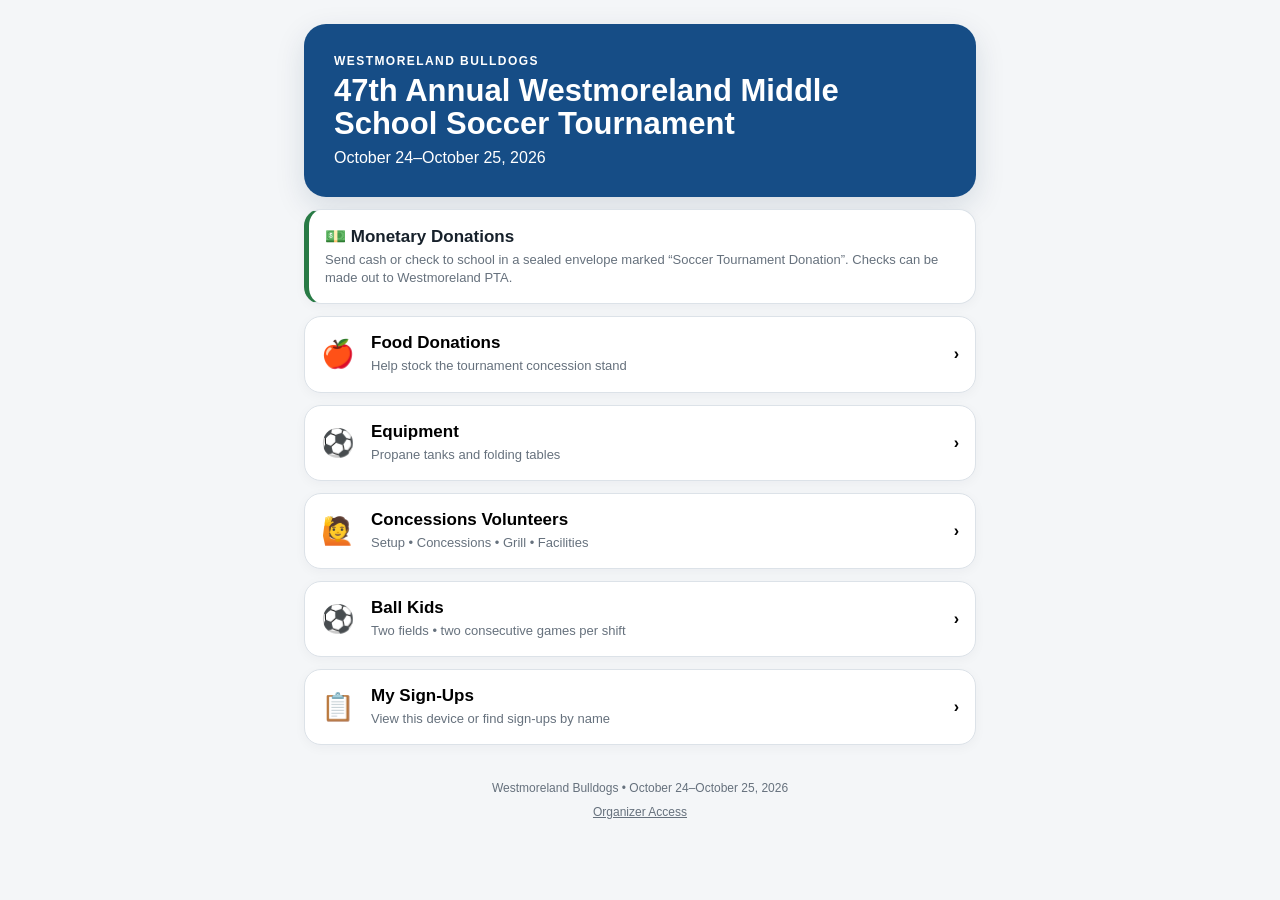
==== commit da2955cd: "Tourney Site Release" ====
--- a/index.html
+++ b/index.html
@@ -54,6 +54,9 @@
 function loadMine(){return rpc("get_my_signups",{p_token:ownerToken()});}
 function updateMine(id,qty,name,contact){return rpc("update_my_signup",{p_id:id,p_token:ownerToken(),p_quantity:qty,p_name:name,p_contact:contact});}
 function cancelMine(id){return rpc("cancel_my_signup",{p_id:id,p_token:ownerToken()});}
+function findByName(name){return rpc("find_signups_by_name",{p_name:name});}
+function updateFound(id,lookupName,qty,name){return rpc("update_found_signup",{p_id:id,p_lookup_name:lookupName,p_quantity:qty,p_name:name});}
+function cancelFound(id,lookupName){return rpc("cancel_found_signup",{p_id:id,p_lookup_name:lookupName});}
 function authStore(session){try{if(session&&session.access_token){window.localStorage.setItem("wms-admin-session-v1",JSON.stringify(session));}else{window.localStorage.removeItem("wms-admin-session-v1");}}catch(ignore){}}
 function authSession(){try{return JSON.parse(window.localStorage.getItem("wms-admin-session-v1")||"null");}catch(ignore){return null;}}
 function authFetch(path,opts){opts=opts||{};opts.headers=apiHeaders(opts.headers||{});return fetch(SUPABASE_URL+path,opts).then(function(r){return r.text().then(function(t){var j={};try{j=t?JSON.parse(t):{};}catch(ignore){}if(!r.ok){throw new Error(j.msg||j.message||j.error_description||j.error||"Organizer request failed.");}return j;});});}
@@ -116,7 +119,7 @@
 function frame(body){A.innerHTML='<main class="shell">'+body+'<div class="footer">Westmoreland Bulldogs • '+esc(prettyDates())+'<br><button type="button" data-go="organizer">Organizer Access</button></div></main>';}
 function nav(icon,title,sub,where){return '<button class="card nav" data-go="'+esc(where)+'"><span class="icon">'+icon+'</span><span class="grow"><span class="title">'+esc(title)+'</span><span class="sub">'+esc(sub)+'</span></span><b>›</b></button>';}
 function top(title,back){return '<button class="back" data-go="'+esc(back||"home")+'">‹ Back</button><div class="heading">'+title+'</div>';}
-function home(){var hero='<div class="hero"><div class="eyebrow">WESTMORELAND BULLDOGS</div><h1>'+esc(tournamentName)+'</h1><p>'+esc(prettyDates())+'</p></div>';if(tournamentClosed){frame(hero+'<div class="card"><div class="title">Thank You!</div><div class="note">Thank you for supporting the '+esc(tournamentName)+'!</div><div class="title" style="margin-top:14px">'+esc(nextYearNotice())+'</div></div>'+nav("📋","My Sign-Ups","View commitments made on this device","mine"));return;}frame(hero+(!tournamentSignupsOpen?'<div class="card"><div class="title">Sign-Ups Closed</div><div class="note">Sign-ups are now closed. Thank you for supporting the tournament!</div></div>':'')+'<div class="card money"><div class="title">💵 Monetary Donations</div><div class="sub">'+esc(monetaryInstructions||'Send cash or check to school in a sealed envelope marked “Soccer Tournament Donation”. Checks can be made out to Westmoreland PTA.')+'</div></div>'+nav("🍎","Food Donations","Help stock the tournament concession stand","food")+nav("⚽","Equipment","Propane tanks and folding tables","equipment")+nav("🙋","Concessions Volunteers","Setup • Concessions • Grill • Facilities","vol")+nav("⚽","Ball Kids","Two fields • two consecutive games per shift","ball")+nav("📋","My Sign-Ups","View or cancel commitments made on this device","mine"));}
+function home(){var hero='<div class="hero"><div class="eyebrow">WESTMORELAND BULLDOGS</div><h1>'+esc(tournamentName)+'</h1><p>'+esc(prettyDates())+'</p></div>';if(tournamentClosed){frame(hero+'<div class="card"><div class="title">Thank You!</div><div class="note">Thank you for supporting the '+esc(tournamentName)+'!</div><div class="title" style="margin-top:14px">'+esc(nextYearNotice())+'</div></div>'+nav("📋","My Sign-Ups","View this device or find sign-ups by name","mine"));return;}frame(hero+(!tournamentSignupsOpen?'<div class="card"><div class="title">Sign-Ups Closed</div><div class="note">Sign-ups are now closed. Thank you for supporting the tournament!</div></div>':'')+'<div class="card money"><div class="title">💵 Monetary Donations</div><div class="sub">'+esc(monetaryInstructions||'Send cash or check to school in a sealed envelope marked “Soccer Tournament Donation”. Checks can be made out to Westmoreland PTA.')+'</div></div>'+nav("🍎","Food Donations","Help stock the tournament concession stand","food")+nav("⚽","Equipment","Propane tanks and folding tables","equipment")+nav("🙋","Concessions Volunteers","Setup • Concessions • Grill • Facilities","vol")+nav("⚽","Ball Kids","Two fields • two consecutive games per shift","ball")+nav("📋","My Sign-Ups","View this device or find sign-ups by name","mine"));}
 function donations(kind,data){var out=top(kind==="food"?"🍎 Food Donations":"⚽ Equipment","home"),items=[],k,o,r,pct,shown=0;for(k in remoteOpps){if(remoteOpps.hasOwnProperty(k)&&remoteOpps[k].category===kind){items.push(remoteOpps[k]);}}items.sort(function(a,b){return (a.sort_order||0)-(b.sort_order||0);});if(!items.length){for(k=0;k<data.length;k++){items.push({code:kind+"-"+k,label:data[k][0],total:data[k][1],claimed:count(kind+"-"+k),unit:data[k][2],note:data[k][3],active:true,sort_order:k});}}for(k=0;k<items.length;k++){o=items[k];shown++;r=Math.max(0,o.total-(o.claimed||0));pct=Math.min(100,((o.claimed||0)/o.total)*100);out+='<div class="card"><div class="title">'+esc(o.label)+'</div><div class="sub"><b>'+r+' '+esc(o.unit)+' remaining</b> of '+o.total+(o.active?'':' • <b>Closed</b>')+'</div><div class="progress"><span style="width:'+pct+'%"></span></div>'+(o.note?'<div class="note">'+esc(o.note)+'</div>':'')+'<div class="actions"><button class="btn signup" data-id="'+esc(o.code)+'" data-label="'+esc(o.label)+'" data-total="'+o.total+'" data-unit="'+esc(o.unit)+'" data-type="'+kind+'" '+((r<1||!o.active||!tournamentSignupsOpen)?"disabled":"")+'>'+((o.active&&tournamentSignupsOpen)?"Sign Up":"Closed")+'</button></div></div>';}if(!shown){out+='<div class="card"><div class="sub">No items are currently listed.</div></div>';}frame(out);}
 function oppList(category){var a=[],k;for(k in remoteOpps){if(remoteOpps.hasOwnProperty(k)&&remoteOpps[k].category===category){a.push(remoteOpps[k]);}}a.sort(function(x,y){return (x.sort_order||0)-(y.sort_order||0);});return a;}
 function dynamicShift(o,labelPrefix){var r=Math.max(0,o.total-(o.claimed||0)),label=(labelPrefix?labelPrefix+" — ":"")+o.label+(o.day_label?" — "+o.day_label:"")+(o.time_label?" — "+o.time_label:"");return '<div class="shift"><div class="grow"><b>'+esc(o.label)+(o.time_label?' — '+esc(o.time_label):'')+'</b><div class="sub">'+r+' of '+o.total+' spots remaining'+(o.active?'':' • Closed')+'</div>'+(o.note?'<div class="sub">'+esc(o.note)+'</div>':'')+'</div><button class="btn signup" data-id="'+esc(o.code)+'" data-label="'+esc(label)+'" data-total="'+o.total+'" data-unit="spot" data-type="shift" '+((r<1||!o.active||!tournamentSignupsOpen)?"disabled":"")+'>'+((o.active&&tournamentSignupsOpen)?"Sign Up":"Closed")+'</button></div>';}
@@ -127,12 +130,14 @@
 function ballPage(){var items=oppList("ball_kids"),out=top("⚽ Ball Kids","home")+'<div class="note">Each shift covers two consecutive games. Two Ball Kids are needed per shift—one for each field. Field assignments can be made when volunteers arrive.</div>',i,lastDay="";if(items.length){for(i=0;i<items.length;i++){if(items[i].day_label!==lastDay){if(lastDay){out+='</div>';}lastDay=items[i].day_label;out+='<div class="day">'+esc(lastDay||"Shift")+'</div><div class="card">';}out+=dynamicShift(items[i],"Ball Kids");}if(lastDay){out+='</div>';}}else{out+=ballDay("Saturday, October 24",balls.sat,"sat")+ballDay("Sunday, October 25",balls.sun,"sun");}frame(out);}
 function ballDay(day,arr,d){var out='<div class="day">'+esc(day)+'</div><div class="card">',i,x,id,r;for(i=0;i<arr.length;i++){x=arr[i];id="ball-"+d+"-"+i;r=left(id,2);out+='<div class="shift"><div class="grow"><b>'+esc(x[0])+'</b><div class="sub">'+esc(x[2])+' • '+r+' of 2 spots remaining</div></div><button class="btn signup" data-id="'+id+'" data-label="'+esc("Ball Kids — "+day+" — "+x[0])+'" data-total="2" data-unit="spot" data-type="shift" '+(r<1?"disabled":"")+'>Sign Up</button></div>';}return out+'</div>';}
 function form(btn){if(!tournamentSignupsOpen){window.alert("Sign-ups are now closed. Thank you for supporting the tournament!");return;}var id=btn.getAttribute("data-id"),label=btn.getAttribute("data-label"),total=parseInt(btn.getAttribute("data-total"),10),unit=btn.getAttribute("data-unit"),type=btn.getAttribute("data-type"),max=(type==="food"||type==="equipment")?left(id,total):1,out=top("Sign Up",type==="food"?"food":type==="equipment"?"equipment":"home")+'<div class="card"><div class="title">'+esc(label)+'</div><form id="signupForm" data-id="'+esc(id)+'" data-label="'+esc(label)+'" data-unit="'+esc(unit)+'">';if(max>1){out+='<label>Quantity</label><select name="qty">';var i;for(i=1;i<=max;i++){out+='<option value="'+i+'">'+i+'</option>';}out+='</select>';}out+='<label>Name</label><input name="name" required><label>Email or phone</label><input name="contact" required><div class="sub">Used privately to identify your signup.</div><button class="btn" type="submit" style="width:100%;margin-top:16px">Confirm Sign-Up</button></form></div>';frame(out);}
-function mine(){frame(top("📋 My Sign-Ups","home")+'<div class="card"><div class="sub">Loading your sign-ups…</div></div>');loadMine().then(function(items){var out=top("📋 My Sign-Ups","home")+'<div class="sub">Your private commitments from this device.</div>',i,x,detail;if(!items.length){out+='<div class="card"><div class="sub">No active sign-ups have been made on this device yet.</div></div>';}else{for(i=0;i<items.length;i++){x=items[i];detail=(x.day_label?x.day_label+" • ":"")+(x.time_label||"");out+='<div class="card"><div class="title">'+esc(x.label)+'</div>'+(detail?'<div class="sub">'+esc(detail)+'</div>':'')+'<div class="sub"><b>'+x.quantity+' '+esc(x.unit)+'</b> • '+esc(x.name)+'</div><div class="actions"><button class="btn editmine" data-mid="'+esc(x.id)+'" data-qty="'+x.quantity+'" data-name="'+esc(x.name)+'" data-contact="'+esc(x.contact)+'" data-label="'+esc(x.label)+'" data-unit="'+esc(x.unit)+'">Edit</button> <button class="btn danger cancelmine" data-mid="'+esc(x.id)+'" data-label="'+esc(x.label)+'">Cancel</button></div></div>';}}frame(out);}).catch(function(err){frame(top("📋 My Sign-Ups","home")+'<div class="card"><div class="title">Could not load sign-ups</div><div class="sub">'+esc(err.message)+'</div></div>');});}
+function mine(){frame(top("📋 My Sign-Ups","home")+'<div class="card"><div class="sub">Loading sign-ups from this device…</div></div>');loadMine().then(function(items){var out=top("📋 My Sign-Ups","home")+'<div class="day">This Device</div><div class="sub">Commitments automatically saved on this device.</div>',i,x,detail;if(!items.length){out+='<div class="card"><div class="sub">No active sign-ups have been made on this device yet.</div></div>';}else{for(i=0;i<items.length;i++){x=items[i];detail=(x.day_label?x.day_label+" • ":"")+(x.time_label||"");out+='<div class="card"><div class="title">'+esc(x.label)+'</div>'+(detail?'<div class="sub">'+esc(detail)+'</div>':'')+'<div class="sub"><b>'+x.quantity+' '+esc(x.unit)+'</b> • '+esc(x.name)+'</div><div class="actions"><button class="btn editmine" data-mid="'+esc(x.id)+'" data-qty="'+x.quantity+'" data-name="'+esc(x.name)+'" data-contact="'+esc(x.contact)+'" data-label="'+esc(x.label)+'" data-unit="'+esc(x.unit)+'">Edit</button> <button class="btn danger cancelmine" data-mid="'+esc(x.id)+'" data-label="'+esc(x.label)+'">Cancel</button></div></div>';}}out+='<div class="day">Using Another Device?</div><div class="card"><div class="title">Find My Sign-Ups by Name</div><div class="sub">Enter the exact name used when signing up. Contact information is never shown in search results.</div><form id="findNameForm"><label>Name</label><input name="name" required autocomplete="name"><button class="btn" type="submit" style="width:100%;margin-top:16px">Find My Sign-Ups</button></form></div>';frame(out);}).catch(function(err){frame(top("📋 My Sign-Ups","home")+'<div class="card"><div class="title">Could not load sign-ups</div><div class="sub">'+esc(err.message)+'</div><div class="actions"><button class="btn secondary" data-go="mine">Try Again</button></div></div>');});}
+function foundByName(name){frame(top("🔎 Find My Sign-Ups","mine")+'<div class="card"><div class="sub">Searching…</div></div>');findByName(name).then(function(items){var out=top("🔎 Find My Sign-Ups","mine")+'<div class="card"><div class="title">Search: '+esc(name)+'</div><div class="sub">Only active commitments using this exact name are shown. Contact information remains private.</div></div>',i,x,detail;if(!items.length){out+='<div class="card"><div class="sub">No active sign-ups were found for that exact name. Check the spelling and try again.</div><div class="actions"><button class="btn secondary" data-go="mine">Search Again</button></div></div>';}else{for(i=0;i<items.length;i++){x=items[i];detail=(x.day_label?x.day_label+" • ":"")+(x.time_label||"");out+='<div class="card"><div class="title">'+esc(x.label)+'</div>'+(detail?'<div class="sub">'+esc(detail)+'</div>':'')+'<div class="sub"><b>'+x.quantity+' '+esc(x.unit)+'</b> • '+esc(x.name)+'</div><div class="actions"><button class="btn editfound" data-mid="'+esc(x.id)+'" data-lookup="'+esc(name)+'" data-qty="'+x.quantity+'" data-name="'+esc(x.name)+'" data-label="'+esc(x.label)+'" data-unit="'+esc(x.unit)+'">Edit</button> <button class="btn danger cancelfound" data-mid="'+esc(x.id)+'" data-lookup="'+esc(name)+'" data-label="'+esc(x.label)+'">Cancel</button></div></div>';}}frame(out);}).catch(function(err){window.alert(err.message);mine();});}
+function editFoundForm(btn){var id=btn.getAttribute("data-mid"),lookup=btn.getAttribute("data-lookup")||"",qty=parseInt(btn.getAttribute("data-qty"),10)||1,name=btn.getAttribute("data-name")||"",label=btn.getAttribute("data-label")||"",unit=btn.getAttribute("data-unit")||"spot";var out=top("Edit Sign-Up","mine")+'<div class="card"><div class="title">'+esc(label)+'</div><form id="editFoundForm" data-mid="'+esc(id)+'" data-lookup="'+esc(lookup)+'">';if(unit!=="spot"){out+='<label>Quantity</label><input type="number" name="qty" min="1" value="'+qty+'" required>';}else{out+='<input type="hidden" name="qty" value="1">';}out+='<label>Name</label><input name="name" value="'+esc(name)+'" required><div class="sub">Changing the name will also change what name must be searched next time.</div><button class="btn" type="submit" style="width:100%;margin-top:16px">Save Changes</button></form></div>';frame(out);}
 function editMineForm(btn){var id=btn.getAttribute("data-mid"),qty=parseInt(btn.getAttribute("data-qty"),10)||1,name=btn.getAttribute("data-name")||"",contact=btn.getAttribute("data-contact")||"",label=btn.getAttribute("data-label")||"",unit=btn.getAttribute("data-unit")||"spot";var out=top("Edit Sign-Up","mine")+'<div class="card"><div class="title">'+esc(label)+'</div><form id="editMineForm" data-mid="'+esc(id)+'">';if(unit!=="spot"){out+='<label>Quantity</label><input type="number" name="qty" min="1" value="'+qty+'" required>';}else{out+='<input type="hidden" name="qty" value="1">';}out+='<label>Name</label><input name="name" value="'+esc(name)+'" required><label>Email or phone</label><input name="contact" value="'+esc(contact)+'" required><button class="btn" type="submit" style="width:100%;margin-top:16px">Save Changes</button></form></div>';frame(out);}
 
 function go(v){if(v==="home"){home();}else if(v==="food"){donations("food",food);}else if(v==="equipment"){donations("equipment",equipment);}else if(v==="vol"){volunteers();}else if(v==="ball"){ballPage();}else if(v==="mine"){mine();}else if(v==="organizer"){organizer();}else if(v==="adminfood"){adminManageItems("food");}else if(v==="adminequipment"){adminManageItems("equipment");}else if(v==="adminvolunteers"){adminManageVolunteers();}else if(v==="admincontrols"){adminTournamentControls();}else if(v==="adminshopping"){adminShoppingList();}else if(v.indexOf("role:")===0){rolePage(v.substring(5));}window.scrollTo(0,0);}
-document.addEventListener("click",function(e){var t=e.target;while(t&&t!==document){if(t.getAttribute&&t.getAttribute("data-go")){go(t.getAttribute("data-go"));return;}if(t.className&&String(t.className).indexOf("editmine")>=0){editMineForm(t);return;}if(t.className&&String(t.className).indexOf("cancelmine")>=0){var cid=t.getAttribute("data-mid"),clabel=t.getAttribute("data-label");if(window.confirm("Cancel your sign-up for "+clabel+"?")){t.disabled=true;t.textContent="Cancelling…";cancelMine(cid).then(function(){return loadRemote();}).then(function(){mine();}).catch(function(err){window.alert(err.message);mine();});}return;}if(t.id==="adminLogout"){authStore(null);adminToken="";organizerLoginPage("Signed out.");return;}if(t.id==="adminAdd"){adminAddForm();return;}if(t.getAttribute&&t.getAttribute("data-adminmanage")){var am=t.getAttribute("data-adminmanage");if(am==="volunteers"){adminManageVolunteers();}else if(am==="controls"){adminTournamentControls();}else if(am==="shopping"){adminShoppingList();}else{adminManageItems(am);}return;}if(t.id==="adminCloseAllFood"){if(window.confirm("Close ALL Food Donation sign-ups? Equipment and volunteer sign-ups will stay open.")){t.disabled=true;adminSetAllFoodActive(false).then(function(){return refreshAdminOpps(function(){adminManageItems("food");});}).catch(function(err){window.alert(err.message);adminManageItems("food");});}return;}if(t.id==="adminReopenAllFood"){if(window.confirm("Reopen ALL Food Donation items?")){t.disabled=true;adminSetAllFoodActive(true).then(function(){return refreshAdminOpps(function(){adminManageItems("food");});}).catch(function(err){window.alert(err.message);adminManageItems("food");});}return;}if(t.id==="adminMasterClose"){if(window.confirm("Close ALL tournament sign-ups now? This will freeze the current remaining Food + Equipment needs into the Shopping List.")){t.disabled=true;adminSetTournamentOpen(false).then(function(){return loadRemote();}).then(function(){adminTournamentControls();}).catch(function(err){window.alert(err.message);adminTournamentControls();});}return;}if(t.id==="adminMasterReopen"){if(window.confirm("Reopen tournament sign-ups? Individual items or sections that were separately closed will remain closed.")){t.disabled=true;adminSetTournamentOpen(true).then(function(){return loadRemote();}).then(function(){adminTournamentControls();}).catch(function(err){window.alert(err.message);adminTournamentControls();});}return;}if(t.className&&String(t.className).indexOf("shoppingcheck")>=0){var sc=t.getAttribute("data-code"),sv=t.checked;t.disabled=true;adminSetShoppingChecked(sc,sv).then(function(){t.disabled=false;}).catch(function(err){t.checked=!sv;t.disabled=false;window.alert(err.message);});return;}if(t.id==="adminShoppingAdd"){adminShoppingAddForm();return;}if(t.className&&String(t.className).indexOf("shoppingedit")>=0){adminShoppingEditForm(t.getAttribute("data-code"),t.getAttribute("data-label"),parseInt(t.getAttribute("data-qty"),10),t.getAttribute("data-unit"));return;}if(t.className&&String(t.className).indexOf("shoppingdelete")>=0){var shc=t.getAttribute("data-code"),shl=t.getAttribute("data-label");if(window.confirm("Delete "+shl+" from the Shopping List?")){t.disabled=true;adminDeleteShoppingItem(shc).then(adminShoppingList).catch(function(err){window.alert(err.message);adminShoppingList();});}return;}if(t.id==="adminCloseTournament"){if(window.confirm("Mark this tournament finished? The public homepage will switch to the end-of-year thank-you message and sign-ups will close.")){t.disabled=true;adminCloseTournament(true).then(loadRemote).then(adminTournamentControls).catch(function(err){window.alert(err.message);adminTournamentControls();});}return;}if(t.id==="adminReopenTournament"){if(window.confirm("Undo the end-of-year tournament close?")){t.disabled=true;adminCloseTournament(false).then(loadRemote).then(adminTournamentControls).catch(function(err){window.alert(err.message);adminTournamentControls();});}return;}if(t.id==="adminCloseAllVolunteers"){if(window.confirm("Close ALL volunteer and Ball Kid sign-ups? Food and Equipment will stay open.")){t.disabled=true;adminSetAllVolunteerActive(false).then(function(){return refreshAdminOpps(adminManageVolunteers);}).catch(function(err){window.alert(err.message);adminManageVolunteers();});}return;}if(t.id==="adminReopenAllVolunteers"){if(window.confirm("Reopen ALL volunteer and Ball Kid shifts?")){t.disabled=true;adminSetAllVolunteerActive(true).then(function(){return refreshAdminOpps(adminManageVolunteers);}).catch(function(err){window.alert(err.message);adminManageVolunteers();});}return;}if(t.className&&String(t.className).indexOf("adminvoladd")>=0){adminVolunteerAddForm(t.getAttribute("data-category"));return;}if(t.className&&String(t.className).indexOf("adminvoledit")>=0){adminVolunteerForm(t.getAttribute("data-code"));return;}if(t.className&&String(t.className).indexOf("adminoppdelete")>=0){var dc=t.getAttribute("data-code"),dl=t.getAttribute("data-label"),dcat=t.getAttribute("data-category");if(window.confirm("Permanently delete "+dl+"? This is allowed only if it has never had a signup.")){t.disabled=true;adminDeleteOpportunity(dc).then(function(){return refreshAdminOpps(function(){if(dcat==="food"||dcat==="equipment"){adminManageItems(dcat);}else{adminManageVolunteers();}});}).catch(function(err){window.alert(err.message);organizerDashboard(adminToken);});}return;}if(t.className&&String(t.className).indexOf("adminoppadd")>=0){adminOpportunityAddForm(t.getAttribute("data-category"));return;}if(t.className&&String(t.className).indexOf("adminoppedit")>=0){adminOpportunityForm(t.getAttribute("data-code"));return;}if(t.className&&String(t.className).indexOf("adminedit")>=0){adminEditForm(t.getAttribute("data-aid"));return;}if(t.className&&String(t.className).indexOf("admincancel")>=0){var aid=t.getAttribute("data-aid"),alabel=t.getAttribute("data-label");if(window.confirm("Cancel this commitment for "+alabel+"? This will immediately return the item(s) or spot(s) to availability.")){t.disabled=true;t.textContent="Cancelling…";adminCancel(aid).then(function(){return loadRemote();}).then(function(){organizerDashboard(adminToken);}).catch(function(err){window.alert(err.message);organizerDashboard(adminToken);});}return;}if(t.className&&String(t.className).indexOf("signup")>=0){form(t);return;}t=t.parentNode;}});
-document.addEventListener("submit",function(e){if(e.target&&e.target.id==="adminShoppingAddForm"){e.preventDefault();var saf=e.target,sab=saf.querySelector("button[type=submit]");sab.disabled=true;sab.textContent="Adding…";adminAddShoppingItem(saf.elements.label.value,parseInt(saf.elements.qty.value,10),saf.elements.unit.value).then(adminShoppingList).catch(function(err){sab.disabled=false;sab.textContent="Add to Shopping List";window.alert(err.message);});return;}if(e.target&&e.target.id==="adminShoppingEditForm"){e.preventDefault();var sef=e.target,seb=sef.querySelector("button[type=submit]");seb.disabled=true;seb.textContent="Saving…";adminUpdateShoppingItem(sef.getAttribute("data-code"),sef.elements.label.value,parseInt(sef.elements.qty.value,10),sef.elements.unit.value).then(adminShoppingList).catch(function(err){seb.disabled=false;seb.textContent="Save Shopping Item";window.alert(err.message);});return;}if(e.target&&e.target.id==="adminNextTournamentForm"){e.preventDefault();var ntf=e.target,ntb=ntf.querySelector("button[type=submit]"),nn=ntf.elements.name.value,ns=ntf.elements.start.value,ne=ntf.elements.end.value;if(!window.confirm("Archive "+tournamentName+" and switch the live site to "+nn+"? Existing signups will stay archived with the old tournament and the new tournament starts with zero commitments.")){return;}ntb.disabled=true;ntb.textContent="Creating…";adminCreateNextTournament(nn,ns,ne).then(loadRemote).then(function(){return Promise.all([adminSignups(adminToken),adminOpportunities(adminToken)]);}).then(function(res){adminItems=res[0];adminOpps=res[1];renderAdminDashboard("");}).catch(function(err){ntb.disabled=false;ntb.textContent="Archive Current & Create Next Tournament";window.alert(err.message);});return;}if(e.target&&e.target.id==="adminLogin"){e.preventDefault();var af=e.target,ab=af.querySelector("button[type=submit]");ab.disabled=true;ab.textContent="Signing in…";organizerLogin(af.elements.email.value,af.elements.password.value).then(function(){organizer();}).catch(function(err){organizerLoginPage(err.message);});return;}if(e.target&&e.target.id==="adminSetup"){e.preventDefault();var sf=e.target,sb=sf.querySelector("button[type=submit]");sb.disabled=true;sb.textContent="Creating…";organizerSignup(sf.elements.password.value).then(function(){organizerLoginPage("Check the PTA Gmail inbox for the Supabase confirmation email. After confirming, return here and sign in with the password you just chose.");}).catch(function(err){organizerLoginPage(err.message);});return;}if(e.target&&e.target.id==="adminVolunteerAddForm"){e.preventDefault();var avf=e.target,avb=avf.querySelector("button[type=submit]"),avcat=avf.getAttribute("data-category");avb.disabled=true;avb.textContent="Adding…";adminCreateVolunteerOpportunity(avcat,avf.elements.label.value,parseInt(avf.elements.total.value,10),avf.elements.day.value,avf.elements.time.value,avf.elements.note.value).then(function(){return refreshAdminOpps(adminManageVolunteers);}).catch(function(err){avb.disabled=false;avb.textContent="Add Shift";window.alert(err.message);});return;}if(e.target&&e.target.id==="adminVolunteerForm"){e.preventDefault();var evf=e.target,evb=evf.querySelector("button[type=submit]");evb.disabled=true;evb.textContent="Saving…";adminUpdateVolunteerOpportunity(evf.getAttribute("data-code"),evf.elements.label.value,parseInt(evf.elements.total.value,10),evf.elements.day.value,evf.elements.time.value,evf.elements.note.value,evf.elements.active.checked).then(function(){return refreshAdminOpps(adminManageVolunteers);}).catch(function(err){evb.disabled=false;evb.textContent="Save Shift";window.alert(err.message);});return;}if(e.target&&e.target.id==="adminOpportunityAddForm"){e.preventDefault();var aof=e.target,aot=parseInt(aof.elements.total.value,10),aol=aof.elements.label.value,aou=aof.elements.unit.value,aon=aof.elements.note.value,aob=aof.querySelector("button[type=submit]"),aocat=aof.getAttribute("data-category");aob.disabled=true;aob.textContent="Adding…";adminCreateOpportunity(aocat,aol,aot,aou,aon).then(function(){return loadRemote();}).then(function(){return adminOpportunities(adminToken);}).then(function(items){adminOpps=items;adminManageItems(aocat);}).catch(function(err){aob.disabled=false;aob.textContent="Add Item";window.alert(err.message);});return;}if(e.target&&e.target.id==="adminOpportunityForm"){e.preventDefault();var aof=e.target,aot=parseInt(aof.elements.total.value,10),aol=aof.elements.label.value,aou=aof.elements.unit.value,aon=aof.elements.note.value,aoa=aof.elements.active.checked,aob=aof.querySelector("button[type=submit]"),aoc=aof.getAttribute("data-code"),aocat=aof.getAttribute("data-category");aob.disabled=true;aob.textContent="Saving…";adminUpdateOpportunity(aoc,aol,aot,aou,aon,aoa).then(function(){return loadRemote();}).then(function(){return adminOpportunities(adminToken);}).then(function(items){adminOpps=items;adminManageItems(aocat);}).catch(function(err){aob.disabled=false;aob.textContent="Save Item";window.alert(err.message);});return;}if(e.target&&e.target.id==="adminEditForm"){e.preventDefault();var aef=e.target,aeq=parseInt(aef.elements.qty.value,10)||1,aen=aef.elements.name.value,aec=aef.elements.contact.value,aeb=aef.querySelector("button[type=submit]");aeb.disabled=true;aeb.textContent="Saving…";adminUpdate(aef.getAttribute("data-aid"),aeq,aen,aec).then(function(){return loadRemote();}).then(function(){organizerDashboard(adminToken);}).catch(function(err){aeb.disabled=false;aeb.textContent="Save Changes";window.alert(err.message);});return;}if(e.target&&e.target.id==="adminAddForm"){e.preventDefault();var aaf=e.target,aaq=parseInt(aaf.elements.qty.value,10)||1,aan=aaf.elements.name.value,aac=aaf.elements.contact.value,aab=aaf.querySelector("button[type=submit]");aab.disabled=true;aab.textContent="Adding…";adminCreate(aaf.elements.code.value,aaq,aan,aac).then(function(){return loadRemote();}).then(function(){organizerDashboard(adminToken);}).catch(function(err){aab.disabled=false;aab.textContent="Add Commitment";window.alert(err.message);});return;}if(e.target&&e.target.id==="signupForm"){e.preventDefault();var f=e.target,qty=f.elements.qty?parseInt(f.elements.qty.value,10):1,name=f.elements.name.value,contact=f.elements.contact.value,button=f.querySelector("button[type=submit]");button.disabled=true;button.textContent="Saving…";submitRemoteSignup(f.getAttribute("data-id"),qty,name,contact).then(function(){return loadRemote();}).then(function(){mine();}).catch(function(err){button.disabled=false;button.textContent="Confirm Sign-Up";window.alert(err&&err.message?err.message:"That signup could not be saved. Please try again.");});return;}if(e.target&&e.target.id==="editMineForm"){e.preventDefault();var ef=e.target,eq=parseInt(ef.elements.qty.value,10)||1,en=ef.elements.name.value,ec=ef.elements.contact.value,eb=ef.querySelector("button[type=submit]");eb.disabled=true;eb.textContent="Saving…";updateMine(ef.getAttribute("data-mid"),eq,en,ec).then(function(){return loadRemote();}).then(function(){mine();}).catch(function(err){eb.disabled=false;eb.textContent="Save Changes";window.alert(err.message);});}});
+document.addEventListener("click",function(e){var t=e.target;while(t&&t!==document){if(t.getAttribute&&t.getAttribute("data-go")){go(t.getAttribute("data-go"));return;}if(t.className&&String(t.className).indexOf("editfound")>=0){editFoundForm(t);return;}if(t.className&&String(t.className).indexOf("cancelfound")>=0){var fid=t.getAttribute("data-mid"),flookup=t.getAttribute("data-lookup"),flabel=t.getAttribute("data-label");if(window.confirm("Cancel this sign-up for "+flabel+"?")){t.disabled=true;t.textContent="Cancelling…";cancelFound(fid,flookup).then(function(){return loadRemote();}).then(function(){foundByName(flookup);}).catch(function(err){window.alert(err.message);foundByName(flookup);});}return;}if(t.className&&String(t.className).indexOf("editmine")>=0){editMineForm(t);return;}if(t.className&&String(t.className).indexOf("cancelmine")>=0){var cid=t.getAttribute("data-mid"),clabel=t.getAttribute("data-label");if(window.confirm("Cancel your sign-up for "+clabel+"?")){t.disabled=true;t.textContent="Cancelling…";cancelMine(cid).then(function(){return loadRemote();}).then(function(){mine();}).catch(function(err){window.alert(err.message);mine();});}return;}if(t.id==="adminLogout"){authStore(null);adminToken="";organizerLoginPage("Signed out.");return;}if(t.id==="adminAdd"){adminAddForm();return;}if(t.getAttribute&&t.getAttribute("data-adminmanage")){var am=t.getAttribute("data-adminmanage");if(am==="volunteers"){adminManageVolunteers();}else if(am==="controls"){adminTournamentControls();}else if(am==="shopping"){adminShoppingList();}else{adminManageItems(am);}return;}if(t.id==="adminCloseAllFood"){if(window.confirm("Close ALL Food Donation sign-ups? Equipment and volunteer sign-ups will stay open.")){t.disabled=true;adminSetAllFoodActive(false).then(function(){return refreshAdminOpps(function(){adminManageItems("food");});}).catch(function(err){window.alert(err.message);adminManageItems("food");});}return;}if(t.id==="adminReopenAllFood"){if(window.confirm("Reopen ALL Food Donation items?")){t.disabled=true;adminSetAllFoodActive(true).then(function(){return refreshAdminOpps(function(){adminManageItems("food");});}).catch(function(err){window.alert(err.message);adminManageItems("food");});}return;}if(t.id==="adminMasterClose"){if(window.confirm("Close ALL tournament sign-ups now? This will freeze the current remaining Food + Equipment needs into the Shopping List.")){t.disabled=true;adminSetTournamentOpen(false).then(function(){return loadRemote();}).then(function(){adminTournamentControls();}).catch(function(err){window.alert(err.message);adminTournamentControls();});}return;}if(t.id==="adminMasterReopen"){if(window.confirm("Reopen tournament sign-ups? Individual items or sections that were separately closed will remain closed.")){t.disabled=true;adminSetTournamentOpen(true).then(function(){return loadRemote();}).then(function(){adminTournamentControls();}).catch(function(err){window.alert(err.message);adminTournamentControls();});}return;}if(t.className&&String(t.className).indexOf("shoppingcheck")>=0){var sc=t.getAttribute("data-code"),sv=t.checked;t.disabled=true;adminSetShoppingChecked(sc,sv).then(function(){t.disabled=false;}).catch(function(err){t.checked=!sv;t.disabled=false;window.alert(err.message);});return;}if(t.id==="adminShoppingAdd"){adminShoppingAddForm();return;}if(t.className&&String(t.className).indexOf("shoppingedit")>=0){adminShoppingEditForm(t.getAttribute("data-code"),t.getAttribute("data-label"),parseInt(t.getAttribute("data-qty"),10),t.getAttribute("data-unit"));return;}if(t.className&&String(t.className).indexOf("shoppingdelete")>=0){var shc=t.getAttribute("data-code"),shl=t.getAttribute("data-label");if(window.confirm("Delete "+shl+" from the Shopping List?")){t.disabled=true;adminDeleteShoppingItem(shc).then(adminShoppingList).catch(function(err){window.alert(err.message);adminShoppingList();});}return;}if(t.id==="adminCloseTournament"){if(window.confirm("Mark this tournament finished? The public homepage will switch to the end-of-year thank-you message and sign-ups will close.")){t.disabled=true;adminCloseTournament(true).then(loadRemote).then(adminTournamentControls).catch(function(err){window.alert(err.message);adminTournamentControls();});}return;}if(t.id==="adminReopenTournament"){if(window.confirm("Undo the end-of-year tournament close?")){t.disabled=true;adminCloseTournament(false).then(loadRemote).then(adminTournamentControls).catch(function(err){window.alert(err.message);adminTournamentControls();});}return;}if(t.id==="adminCloseAllVolunteers"){if(window.confirm("Close ALL volunteer and Ball Kid sign-ups? Food and Equipment will stay open.")){t.disabled=true;adminSetAllVolunteerActive(false).then(function(){return refreshAdminOpps(adminManageVolunteers);}).catch(function(err){window.alert(err.message);adminManageVolunteers();});}return;}if(t.id==="adminReopenAllVolunteers"){if(window.confirm("Reopen ALL volunteer and Ball Kid shifts?")){t.disabled=true;adminSetAllVolunteerActive(true).then(function(){return refreshAdminOpps(adminManageVolunteers);}).catch(function(err){window.alert(err.message);adminManageVolunteers();});}return;}if(t.className&&String(t.className).indexOf("adminvoladd")>=0){adminVolunteerAddForm(t.getAttribute("data-category"));return;}if(t.className&&String(t.className).indexOf("adminvoledit")>=0){adminVolunteerForm(t.getAttribute("data-code"));return;}if(t.className&&String(t.className).indexOf("adminoppdelete")>=0){var dc=t.getAttribute("data-code"),dl=t.getAttribute("data-label"),dcat=t.getAttribute("data-category");if(window.confirm("Permanently delete "+dl+"? This is allowed only if it has never had a signup.")){t.disabled=true;adminDeleteOpportunity(dc).then(function(){return refreshAdminOpps(function(){if(dcat==="food"||dcat==="equipment"){adminManageItems(dcat);}else{adminManageVolunteers();}});}).catch(function(err){window.alert(err.message);organizerDashboard(adminToken);});}return;}if(t.className&&String(t.className).indexOf("adminoppadd")>=0){adminOpportunityAddForm(t.getAttribute("data-category"));return;}if(t.className&&String(t.className).indexOf("adminoppedit")>=0){adminOpportunityForm(t.getAttribute("data-code"));return;}if(t.className&&String(t.className).indexOf("adminedit")>=0){adminEditForm(t.getAttribute("data-aid"));return;}if(t.className&&String(t.className).indexOf("admincancel")>=0){var aid=t.getAttribute("data-aid"),alabel=t.getAttribute("data-label");if(window.confirm("Cancel this commitment for "+alabel+"? This will immediately return the item(s) or spot(s) to availability.")){t.disabled=true;t.textContent="Cancelling…";adminCancel(aid).then(function(){return loadRemote();}).then(function(){organizerDashboard(adminToken);}).catch(function(err){window.alert(err.message);organizerDashboard(adminToken);});}return;}if(t.className&&String(t.className).indexOf("signup")>=0){form(t);return;}t=t.parentNode;}});
+document.addEventListener("submit",function(e){if(e.target&&e.target.id==="findNameForm"){e.preventDefault();var fnf=e.target,fnb=fnf.querySelector("button[type=submit]"),fn=fnf.elements.name.value.trim();if(!fn){return;}fnb.disabled=true;fnb.textContent="Searching…";foundByName(fn);return;}if(e.target&&e.target.id==="editFoundForm"){e.preventDefault();var fef=e.target,feq=parseInt(fef.elements.qty.value,10)||1,fen=fef.elements.name.value,fel=fef.getAttribute("data-lookup"),feb=fef.querySelector("button[type=submit]");feb.disabled=true;feb.textContent="Saving…";updateFound(fef.getAttribute("data-mid"),fel,feq,fen).then(function(){return loadRemote();}).then(function(){foundByName(fen);}).catch(function(err){feb.disabled=false;feb.textContent="Save Changes";window.alert(err.message);});return;}if(e.target&&e.target.id==="adminShoppingAddForm"){e.preventDefault();var saf=e.target,sab=saf.querySelector("button[type=submit]");sab.disabled=true;sab.textContent="Adding…";adminAddShoppingItem(saf.elements.label.value,parseInt(saf.elements.qty.value,10),saf.elements.unit.value).then(adminShoppingList).catch(function(err){sab.disabled=false;sab.textContent="Add to Shopping List";window.alert(err.message);});return;}if(e.target&&e.target.id==="adminShoppingEditForm"){e.preventDefault();var sef=e.target,seb=sef.querySelector("button[type=submit]");seb.disabled=true;seb.textContent="Saving…";adminUpdateShoppingItem(sef.getAttribute("data-code"),sef.elements.label.value,parseInt(sef.elements.qty.value,10),sef.elements.unit.value).then(adminShoppingList).catch(function(err){seb.disabled=false;seb.textContent="Save Shopping Item";window.alert(err.message);});return;}if(e.target&&e.target.id==="adminNextTournamentForm"){e.preventDefault();var ntf=e.target,ntb=ntf.querySelector("button[type=submit]"),nn=ntf.elements.name.value,ns=ntf.elements.start.value,ne=ntf.elements.end.value;if(!window.confirm("Archive "+tournamentName+" and switch the live site to "+nn+"? Existing signups will stay archived with the old tournament and the new tournament starts with zero commitments.")){return;}ntb.disabled=true;ntb.textContent="Creating…";adminCreateNextTournament(nn,ns,ne).then(loadRemote).then(function(){return Promise.all([adminSignups(adminToken),adminOpportunities(adminToken)]);}).then(function(res){adminItems=res[0];adminOpps=res[1];renderAdminDashboard("");}).catch(function(err){ntb.disabled=false;ntb.textContent="Archive Current & Create Next Tournament";window.alert(err.message);});return;}if(e.target&&e.target.id==="adminLogin"){e.preventDefault();var af=e.target,ab=af.querySelector("button[type=submit]");ab.disabled=true;ab.textContent="Signing in…";organizerLogin(af.elements.email.value,af.elements.password.value).then(function(){organizer();}).catch(function(err){organizerLoginPage(err.message);});return;}if(e.target&&e.target.id==="adminSetup"){e.preventDefault();var sf=e.target,sb=sf.querySelector("button[type=submit]");sb.disabled=true;sb.textContent="Creating…";organizerSignup(sf.elements.password.value).then(function(){organizerLoginPage("Check the PTA Gmail inbox for the Supabase confirmation email. After confirming, return here and sign in with the password you just chose.");}).catch(function(err){organizerLoginPage(err.message);});return;}if(e.target&&e.target.id==="adminVolunteerAddForm"){e.preventDefault();var avf=e.target,avb=avf.querySelector("button[type=submit]"),avcat=avf.getAttribute("data-category");avb.disabled=true;avb.textContent="Adding…";adminCreateVolunteerOpportunity(avcat,avf.elements.label.value,parseInt(avf.elements.total.value,10),avf.elements.day.value,avf.elements.time.value,avf.elements.note.value).then(function(){return refreshAdminOpps(adminManageVolunteers);}).catch(function(err){avb.disabled=false;avb.textContent="Add Shift";window.alert(err.message);});return;}if(e.target&&e.target.id==="adminVolunteerForm"){e.preventDefault();var evf=e.target,evb=evf.querySelector("button[type=submit]");evb.disabled=true;evb.textContent="Saving…";adminUpdateVolunteerOpportunity(evf.getAttribute("data-code"),evf.elements.label.value,parseInt(evf.elements.total.value,10),evf.elements.day.value,evf.elements.time.value,evf.elements.note.value,evf.elements.active.checked).then(function(){return refreshAdminOpps(adminManageVolunteers);}).catch(function(err){evb.disabled=false;evb.textContent="Save Shift";window.alert(err.message);});return;}if(e.target&&e.target.id==="adminOpportunityAddForm"){e.preventDefault();var aof=e.target,aot=parseInt(aof.elements.total.value,10),aol=aof.elements.label.value,aou=aof.elements.unit.value,aon=aof.elements.note.value,aob=aof.querySelector("button[type=submit]"),aocat=aof.getAttribute("data-category");aob.disabled=true;aob.textContent="Adding…";adminCreateOpportunity(aocat,aol,aot,aou,aon).then(function(){return loadRemote();}).then(function(){return adminOpportunities(adminToken);}).then(function(items){adminOpps=items;adminManageItems(aocat);}).catch(function(err){aob.disabled=false;aob.textContent="Add Item";window.alert(err.message);});return;}if(e.target&&e.target.id==="adminOpportunityForm"){e.preventDefault();var aof=e.target,aot=parseInt(aof.elements.total.value,10),aol=aof.elements.label.value,aou=aof.elements.unit.value,aon=aof.elements.note.value,aoa=aof.elements.active.checked,aob=aof.querySelector("button[type=submit]"),aoc=aof.getAttribute("data-code"),aocat=aof.getAttribute("data-category");aob.disabled=true;aob.textContent="Saving…";adminUpdateOpportunity(aoc,aol,aot,aou,aon,aoa).then(function(){return loadRemote();}).then(function(){return adminOpportunities(adminToken);}).then(function(items){adminOpps=items;adminManageItems(aocat);}).catch(function(err){aob.disabled=false;aob.textContent="Save Item";window.alert(err.message);});return;}if(e.target&&e.target.id==="adminEditForm"){e.preventDefault();var aef=e.target,aeq=parseInt(aef.elements.qty.value,10)||1,aen=aef.elements.name.value,aec=aef.elements.contact.value,aeb=aef.querySelector("button[type=submit]");aeb.disabled=true;aeb.textContent="Saving…";adminUpdate(aef.getAttribute("data-aid"),aeq,aen,aec).then(function(){return loadRemote();}).then(function(){organizerDashboard(adminToken);}).catch(function(err){aeb.disabled=false;aeb.textContent="Save Changes";window.alert(err.message);});return;}if(e.target&&e.target.id==="adminAddForm"){e.preventDefault();var aaf=e.target,aaq=parseInt(aaf.elements.qty.value,10)||1,aan=aaf.elements.name.value,aac=aaf.elements.contact.value,aab=aaf.querySelector("button[type=submit]");aab.disabled=true;aab.textContent="Adding…";adminCreate(aaf.elements.code.value,aaq,aan,aac).then(function(){return loadRemote();}).then(function(){organizerDashboard(adminToken);}).catch(function(err){aab.disabled=false;aab.textContent="Add Commitment";window.alert(err.message);});return;}if(e.target&&e.target.id==="signupForm"){e.preventDefault();var f=e.target,qty=f.elements.qty?parseInt(f.elements.qty.value,10):1,name=f.elements.name.value,contact=f.elements.contact.value,button=f.querySelector("button[type=submit]");button.disabled=true;button.textContent="Saving…";submitRemoteSignup(f.getAttribute("data-id"),qty,name,contact).then(function(){return loadRemote();}).then(function(){mine();}).catch(function(err){button.disabled=false;button.textContent="Confirm Sign-Up";window.alert(err&&err.message?err.message:"That signup could not be saved. Please try again.");});return;}if(e.target&&e.target.id==="editMineForm"){e.preventDefault();var ef=e.target,eq=parseInt(ef.elements.qty.value,10)||1,en=ef.elements.name.value,ec=ef.elements.contact.value,eb=ef.querySelector("button[type=submit]");eb.disabled=true;eb.textContent="Saving…";updateMine(ef.getAttribute("data-mid"),eq,en,ec).then(function(){return loadRemote();}).then(function(){mine();}).catch(function(err){eb.disabled=false;eb.textContent="Save Changes";window.alert(err.message);});}});
 home();loadRemote();
 }catch(e){fail(e);}
 }());
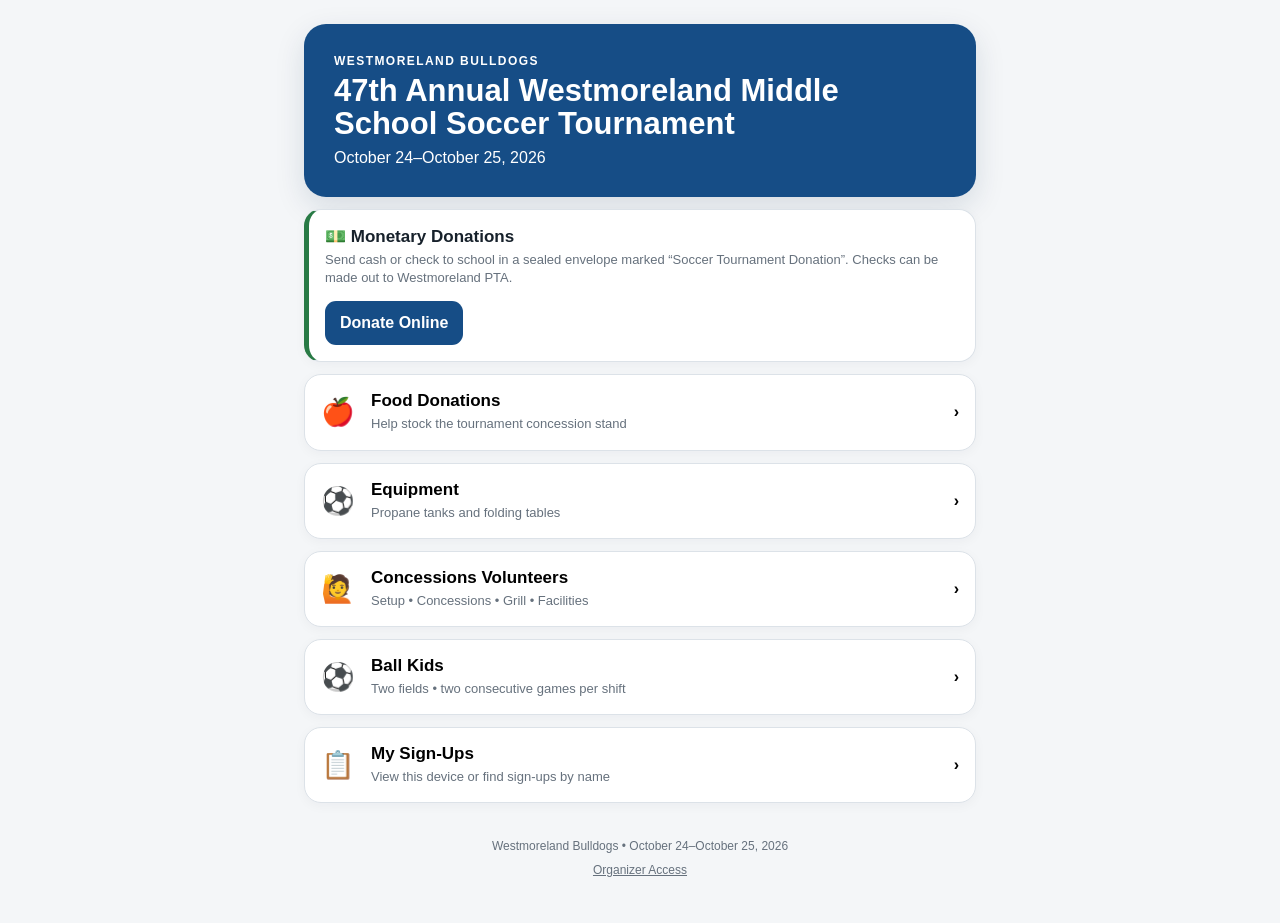
==== commit 8b4bb40c: "Final Site" ====
--- a/index.html
+++ b/index.html
@@ -47,7 +47,7 @@
 function dbCode(id){
 var m={"food-0":"food-eggs","food-1":"food-muffins","food-2":"food-granola","food-3":"food-bananas","food-4":"food-chips","food-5":"food-chili","food-6":"food-candy","food-7":"food-cookies","food-8":"food-buns","equipment-0":"equipment-propane","equipment-1":"equipment-tables","friday-parking":"setup-parking","friday-concession":"setup-concessions","role-Concessions-sat-0":"con-sat-08","role-Concessions-sat-1":"con-sat-10","role-Concessions-sat-2":"con-sat-12","role-Concessions-sat-3":"con-sat-14","role-Concessions-sat-4":"con-sat-16","role-Concessions-sun-0":"con-sun-08","role-Concessions-sun-1":"con-sun-10","role-Concessions-sun-2":"con-sun-12","role-Concessions-sun-3":"con-sun-13","role-Grill-sat-0":"grill-sat-08","role-Grill-sat-1":"grill-sat-10","role-Grill-sat-2":"grill-sat-12","role-Grill-sat-3":"grill-sat-14","role-Grill-sun-0":"grill-sun-08","role-Grill-sun-1":"grill-sun-10","role-Grill-sun-2":"grill-sun-12","role-Facilities-sat-0":"fac-sat-09","role-Facilities-sat-1":"fac-sat-11","role-Facilities-sat-2":"fac-sat-13","role-Facilities-sat-3":"fac-sat-15","role-Facilities-sun-0":"fac-sun-09","role-Facilities-sun-1":"fac-sun-11","ball-sat-0":"ball-sat-0830","ball-sat-1":"ball-sat-0950","ball-sat-2":"ball-sat-1110","ball-sat-3":"ball-sat-1230","ball-sat-4":"ball-sat-1350","ball-sat-5":"ball-sat-1510","ball-sat-6":"ball-sat-1630","ball-sun-0":"ball-sun-0900","ball-sun-1":"ball-sun-1030"};return m[id]||id;}
 function apiHeaders(extra){var h={"apikey":SUPABASE_KEY},k;if(extra){for(k in extra){if(extra.hasOwnProperty(k)){h[k]=extra[k];}}}return h;}
-function loadRemote(){dbError="";return fetch(SUPABASE_URL+"/rest/v1/tournaments?select=id,name,starts_on,ends_on,signups_open,monetary_instructions,closed_at,archived_at&archived_at=is.null&order=starts_on.desc&limit=1",{headers:apiHeaders()}).then(function(r){if(!r.ok){throw new Error("Could not load tournament.");}return r.json();}).then(function(ts){if(!ts.length){throw new Error("Tournament database is empty.");}var t=ts[0];tournamentId=t.id;tournamentName=t.name;tournamentStarts=t.starts_on;tournamentEnds=t.ends_on;tournamentSignupsOpen=t.signups_open!==false;tournamentClosed=!!t.closed_at;monetaryInstructions=t.monetary_instructions||"";return fetch(SUPABASE_URL+"/rest/v1/opportunities?select=code,category,label,total,claimed,unit,note,day_label,time_label,sort_order,active&tournament_id=eq."+encodeURIComponent(tournamentId)+"&order=sort_order.asc",{headers:apiHeaders()});}).then(function(r){if(!r.ok){throw new Error("Could not load shared signup data.");}return r.json();}).then(function(items){remoteClaims={};remoteOpps={};var i,o;for(i=0;i<items.length;i++){o=items[i];remoteClaims[o.code]=o.claimed||0;remoteOpps[o.code]=o;}dbReady=true;}).catch(function(err){dbReady=false;dbError=err&&err.message?err.message:"Database connection failed.";});}
+function loadRemote(){dbError="";return fetch(SUPABASE_URL+"/rest/v1/tournaments?select=id,name,starts_on,ends_on,signups_open,monetary_instructions,closed_at,archived_at&archived_at=is.null&order=starts_on.desc&limit=1",{headers:apiHeaders()}).then(function(r){if(!r.ok){throw new Error("Could not load tournament.");}return r.json();}).then(function(ts){if(!ts.length){throw new Error("Tournament database is empty.");}var t=ts[0];tournamentId=t.id;tournamentName=t.name;tournamentStarts=t.starts_on;tournamentEnds=t.ends_on;tournamentSignupsOpen=t.signups_open!==false;tournamentClosed=!!t.closed_at;monetaryInstructions=t.monetary_instructions||"";return fetch(SUPABASE_URL+"/rest/v1/opportunities?select=code,category,label,total,claimed,unit,note,day_label,time_label,sort_order,active,hidden&tournament_id=eq."+encodeURIComponent(tournamentId)+"&hidden=eq.false&order=sort_order.asc",{headers:apiHeaders()});}).then(function(r){if(!r.ok){throw new Error("Could not load shared signup data.");}return r.json();}).then(function(items){remoteClaims={};remoteOpps={};var i,o;for(i=0;i<items.length;i++){o=items[i];remoteClaims[o.code]=o.claimed||0;remoteOpps[o.code]=o;}dbReady=true;}).catch(function(err){dbReady=false;dbError=err&&err.message?err.message:"Database connection failed.";});}
 function ownerToken(){var k="wms-owner-token-v1",t="";try{t=window.localStorage.getItem(k)||"";}catch(ignore){}if(t.length<32){if(window.crypto&&window.crypto.randomUUID){t=window.crypto.randomUUID()+"-"+window.crypto.randomUUID();}else{t=String(new Date().getTime())+"-"+Math.random()+"-"+Math.random()+"-"+Math.random();}try{window.localStorage.setItem(k,t);}catch(ignore){}}return t;}
 function rpc(name,body){return fetch(SUPABASE_URL+"/rest/v1/rpc/"+name,{method:"POST",headers:apiHeaders({"Content-Type":"application/json"}),body:JSON.stringify(body)}).then(function(r){if(r.ok){return r.json();}return r.text().then(function(t){var msg="That request could not be completed.";try{var j=JSON.parse(t);if(j.message){msg=j.message;}}catch(ignore){}throw new Error(msg);});});}
 function submitRemoteSignup(id,qty,name,contact){if(!dbReady){return Promise.reject(new Error("The shared signup database is not connected yet. Please try again."));}return rpc("create_signup",{p_opportunity_code:dbCode(id),p_quantity:qty,p_name:name,p_contact:contact,p_token:ownerToken()});}
@@ -64,7 +64,7 @@
 function organizerSignup(password){return authFetch("/auth/v1/signup",{method:"POST",headers:{"Content-Type":"application/json"},body:JSON.stringify({email:"Westmorelandnhpta@gmail.com",password:password,data:{}})});}
 function organizerCheck(token){return fetch(SUPABASE_URL+"/rest/v1/rpc/organizer_status",{method:"POST",headers:apiHeaders({"Authorization":"Bearer "+token,"Content-Type":"application/json"}),body:"{}"}).then(function(r){if(!r.ok){return false;}return r.json();}).then(function(v){return v===true;});}
 function adminSignups(token){return fetch(SUPABASE_URL+"/rest/v1/signups?select=id,quantity,name,contact,created_at,cancelled_at,opportunity_code,opportunities!inner(label,unit,day_label,time_label,category,tournament_id)&opportunities.tournament_id=eq."+encodeURIComponent(tournamentId)+"&order=created_at.desc",{headers:apiHeaders({"Authorization":"Bearer "+token})}).then(function(r){if(!r.ok){throw new Error("Could not load organizer sign-ups.");}return r.json();});}
-function adminOpportunities(token){return fetch(SUPABASE_URL+"/rest/v1/opportunities?select=code,label,total,claimed,unit,note,day_label,time_label,category,sort_order,active&tournament_id=eq."+encodeURIComponent(tournamentId)+"&order=sort_order.asc",{headers:apiHeaders({"Authorization":"Bearer "+token})}).then(function(r){if(!r.ok){throw new Error("Could not load signup options.");}return r.json();});}
+function adminOpportunities(token){return fetch(SUPABASE_URL+"/rest/v1/opportunities?select=code,label,total,claimed,unit,note,day_label,time_label,category,sort_order,active,hidden&tournament_id=eq."+encodeURIComponent(tournamentId)+"&order=sort_order.asc",{headers:apiHeaders({"Authorization":"Bearer "+token})}).then(function(r){if(!r.ok){throw new Error("Could not load signup options.");}return r.json();});}
 function adminRpc(name,body,token){return fetch(SUPABASE_URL+"/rest/v1/rpc/"+name,{method:"POST",headers:apiHeaders({"Authorization":"Bearer "+token,"Content-Type":"application/json"}),body:JSON.stringify(body)}).then(function(r){if(r.ok){return r.json();}return r.text().then(function(t){var msg="Organizer request failed.";try{var j=JSON.parse(t);if(j.message){msg=j.message;}}catch(ignore){}throw new Error(msg);});});}
 function adminCreate(code,qty,name,contact){return adminRpc("admin_create_signup",{p_opportunity_code:code,p_quantity:qty,p_name:name,p_contact:contact},adminToken);}
 function adminUpdate(id,qty,name,contact){return adminRpc("admin_update_signup",{p_id:id,p_quantity:qty,p_name:name,p_contact:contact},adminToken);}
@@ -72,6 +72,7 @@
 function adminUpdateOpportunity(code,label,total,unit,note,active){return adminRpc("admin_update_opportunity",{p_code:code,p_label:label,p_total:total,p_unit:unit,p_note:note,p_active:active},adminToken);}
 function adminCreateOpportunity(category,label,total,unit,note){return adminRpc("admin_create_opportunity",{p_category:category,p_label:label,p_total:total,p_unit:unit,p_note:note},adminToken);}
 function adminDeleteOpportunity(code){return adminRpc("admin_delete_opportunity",{p_code:code},adminToken);}
+function adminSetOpportunityHidden(code,hidden){return adminRpc("admin_set_opportunity_hidden",{p_code:code,p_hidden:hidden},adminToken);}
 function adminCreateVolunteerOpportunity(category,label,total,day,time,note){return adminRpc("admin_create_volunteer_opportunity",{p_category:category,p_label:label,p_total:total,p_day_label:day,p_time_label:time,p_note:note},adminToken);}
 function adminUpdateVolunteerOpportunity(code,label,total,day,time,note,active){return adminRpc("admin_update_volunteer_opportunity",{p_code:code,p_label:label,p_total:total,p_day_label:day,p_time_label:time,p_note:note,p_active:active},adminToken);}
 function adminSetAllVolunteerActive(active){return adminRpc("admin_set_all_volunteer_active",{p_active:active},adminToken);}
@@ -92,7 +93,7 @@
 function adminRows(items,q){q=String(q||"").toLowerCase().trim();var out='<div class="card">',shown=0,i,x,o,detail,hay;for(i=0;i<items.length;i++){x=items[i];o=x.opportunities||{};hay=[x.name,x.contact,o.label,o.day_label,o.time_label].join(" ").toLowerCase();if(q&&hay.indexOf(q)<0){continue;}shown++;detail=(o.day_label?o.day_label+" • ":"")+(o.time_label||"");out+='<div class="adminrow"><div class="title">'+esc(o.label||x.opportunity_code)+'</div>'+(detail?'<div class="sub">'+esc(detail)+'</div>':'')+'<div><b>'+esc(x.name)+'</b> — '+x.quantity+' '+esc(o.unit||"spot")+'</div><div class="sub">'+esc(x.contact)+'</div><div class="actions"><button class="btn secondary adminedit" type="button" data-aid="'+esc(x.id)+'">Edit</button><button class="btn danger admincancel" type="button" data-aid="'+esc(x.id)+'" data-label="'+esc(o.label||x.opportunity_code)+'">Cancel</button></div></div>';}if(!shown){out+='<div class="sub">No matching active sign-ups.</div>';}return out+'</div>';}
 function findAdminItem(id){var i;for(i=0;i<adminItems.length;i++){if(String(adminItems[i].id)===String(id)){return adminItems[i];}}return null;}
 function adminEditForm(id){var x=findAdminItem(id);if(!x){window.alert("That signup is no longer active.");organizerDashboard(adminToken);return;}var o=x.opportunities||{},fixed=!(o.category==="food"||o.category==="equipment"),detail=(o.day_label?o.day_label+" • ":"")+(o.time_label||"");var out=top("Edit Commitment","organizer")+'<div class="card"><div class="title">'+esc(o.label||x.opportunity_code)+'</div>'+(detail?'<div class="sub">'+esc(detail)+'</div>':'')+'<form id="adminEditForm" data-aid="'+esc(x.id)+'">'+(fixed?'<input type="hidden" name="qty" value="1">':'<label>Quantity</label><input type="number" name="qty" min="1" value="'+x.quantity+'" required>')+'<label>Name</label><input name="name" value="'+esc(x.name)+'" required><label>Email or phone</label><input name="contact" value="'+esc(x.contact)+'" required><button class="btn" type="submit" style="width:100%;margin-top:16px">Save Changes</button></form></div>';frame(out);}
-function adminManageItems(kind){var title=kind==="food"?"Manage Food Donations":"Manage Equipment",out=top(title,"organizer")+'<div class="sub">Edit what parents see. Closing an item keeps existing commitments but prevents new sign-ups. Delete works only when an item has never had a signup.</div>'+(kind==="food"?'<div class="card"><div class="title">Food Donation Sign-Ups</div><div class="sub">Close or reopen every Food Donation item at once. Equipment and volunteer sign-ups are not affected.</div><div class="actions"><button class="btn danger" type="button" id="adminCloseAllFood">Close All Food Donations</button> <button class="btn secondary" type="button" id="adminReopenAllFood">Reopen All Food</button></div></div>':'')+'<div class="actions"><button class="btn adminoppadd" type="button" data-category="'+esc(kind)+'">+ Add Item</button></div><div class="card">',i,o,shown=0;for(i=0;i<adminOpps.length;i++){o=adminOpps[i];if(o.category!==kind){continue;}shown++;out+='<div class="adminrow"><div class="adminhead"><div><div class="title">'+esc(o.label)+'</div><div class="sub">'+o.claimed+' of '+o.total+' '+esc(o.unit)+' committed • '+(o.active?'Open':'Closed')+'</div></div><div class="actions"><button class="btn secondary adminoppedit" type="button" data-code="'+esc(o.code)+'">Edit</button><button class="btn danger adminoppdelete" type="button" data-code="'+esc(o.code)+'" data-category="'+esc(o.category)+'" data-label="'+esc(o.label)+'">Delete</button></div></div>'+(o.note?'<div class="note">'+esc(o.note)+'</div>':'')+'</div>';}if(!shown){out+='<div class="sub">No items found.</div>';}out+='</div>';frame(out);}
+function adminManageItems(kind){var title=kind==="food"?"Manage Food Donations":"Manage Equipment",out=top(title,"organizer")+'<div class="sub">Edit what parents see. Closing an item keeps it visible here but prevents new sign-ups. Hiding removes it from the parent site and tucks it into the collapsed Hidden Items section below.</div>'+(kind==="food"?'<div class="card"><div class="title">Food Donation Sign-Ups</div><div class="sub">Close or reopen every visible Food Donation item at once. Hidden items, equipment, and volunteer sign-ups are not affected.</div><div class="actions"><button class="btn danger" type="button" id="adminCloseAllFood">Close All Food Donations</button> <button class="btn secondary" type="button" id="adminReopenAllFood">Reopen All Food</button></div></div>':'')+'<div class="actions"><button class="btn adminoppadd" type="button" data-category="'+esc(kind)+'">+ Add Item</button></div><div class="card">',i,o,shown=0,hiddenCount=0,hiddenRows='';for(i=0;i<adminOpps.length;i++){o=adminOpps[i];if(o.category!==kind){continue;}if(o.hidden){hiddenCount++;hiddenRows+='<div class="adminrow"><div class="adminhead"><div><div class="title">'+esc(o.label)+'</div><div class="sub">Hidden • '+o.claimed+' of '+o.total+' '+esc(o.unit)+' committed</div></div><div class="actions"><button class="btn secondary adminopprestore" type="button" data-code="'+esc(o.code)+'" data-category="'+esc(o.category)+'">Restore</button></div></div>'+(o.note?'<div class="note">'+esc(o.note)+'</div>':'')+'</div>';continue;}shown++;out+='<div class="adminrow"><div class="adminhead"><div><div class="title">'+esc(o.label)+'</div><div class="sub">'+o.claimed+' of '+o.total+' '+esc(o.unit)+' committed • '+(o.active?'Open':'Closed')+'</div></div><div class="actions"><button class="btn secondary adminoppedit" type="button" data-code="'+esc(o.code)+'">Edit</button><button class="btn secondary adminopphide" type="button" data-code="'+esc(o.code)+'" data-category="'+esc(o.category)+'" data-label="'+esc(o.label)+'">Hide</button><button class="btn danger adminoppdelete" type="button" data-code="'+esc(o.code)+'" data-category="'+esc(o.category)+'" data-label="'+esc(o.label)+'">Delete</button></div></div>'+(o.note?'<div class="note">'+esc(o.note)+'</div>':'')+'</div>';}if(!shown){out+='<div class="sub">No visible items found.</div>';}out+='</div>';if(hiddenCount){out+='<details class="card"><summary class="title" style="cursor:pointer">Hidden Items ('+hiddenCount+')</summary><div class="sub" style="margin-top:8px">Hidden items are kept for history but do not appear to parents or carry into the next tournament.</div>'+hiddenRows+'</details>';}frame(out);}
 function adminOpportunityAddForm(category){var back=category==="food"?"adminfood":"adminequipment",title=category==="food"?"Add Food Donation":"Add Equipment Item",out=top(title,back)+'<div class="card"><form id="adminOpportunityAddForm" data-category="'+esc(category)+'"><label>Item name</label><input name="label" maxlength="120" required><label>Target quantity</label><input type="number" name="total" min="1" value="1" required><label>Unit</label><input name="unit" maxlength="40" placeholder="dozen, boxes, tanks…" required><label>Note</label><textarea name="note" maxlength="500" placeholder="Optional note for parents"></textarea><button class="btn" type="submit" style="width:100%;margin-top:16px">Add Item</button></form></div>';frame(out);}
 function findAdminOpp(code){var i;for(i=0;i<adminOpps.length;i++){if(adminOpps[i].code===code){return adminOpps[i];}}return null;}
 function adminOpportunityForm(code){var o=findAdminOpp(code);if(!o){window.alert("That item could not be found.");organizerDashboard(adminToken);return;}var back=o.category==="food"?"adminfood":"adminequipment",out=top("Edit "+(o.category==="food"?"Food Donation":"Equipment Item"),back)+'<div class="card"><form id="adminOpportunityForm" data-code="'+esc(o.code)+'" data-category="'+esc(o.category)+'"><label>Item name</label><input name="label" value="'+esc(o.label)+'" maxlength="120" required><label>Target quantity</label><input type="number" name="total" min="'+Math.max(1,o.claimed)+'" value="'+o.total+'" required><div class="sub">'+o.claimed+' already committed. The target cannot be set below that number.</div><label>Unit</label><input name="unit" value="'+esc(o.unit)+'" maxlength="40" required><label>Note</label><textarea name="note" maxlength="500" placeholder="Optional note for parents">'+esc(o.note||"")+'</textarea><label class="checkrow"><input type="checkbox" name="active" '+(o.active?'checked':'')+'> Open for new sign-ups</label><button class="btn" type="submit" style="width:100%;margin-top:16px">Save Item</button></form></div>';frame(out);}
@@ -119,7 +120,7 @@
 function frame(body){A.innerHTML='<main class="shell">'+body+'<div class="footer">Westmoreland Bulldogs • '+esc(prettyDates())+'<br><button type="button" data-go="organizer">Organizer Access</button></div></main>';}
 function nav(icon,title,sub,where){return '<button class="card nav" data-go="'+esc(where)+'"><span class="icon">'+icon+'</span><span class="grow"><span class="title">'+esc(title)+'</span><span class="sub">'+esc(sub)+'</span></span><b>›</b></button>';}
 function top(title,back){return '<button class="back" data-go="'+esc(back||"home")+'">‹ Back</button><div class="heading">'+title+'</div>';}
-function home(){var hero='<div class="hero"><div class="eyebrow">WESTMORELAND BULLDOGS</div><h1>'+esc(tournamentName)+'</h1><p>'+esc(prettyDates())+'</p></div>';if(tournamentClosed){frame(hero+'<div class="card"><div class="title">Thank You!</div><div class="note">Thank you for supporting the '+esc(tournamentName)+'!</div><div class="title" style="margin-top:14px">'+esc(nextYearNotice())+'</div></div>'+nav("📋","My Sign-Ups","View this device or find sign-ups by name","mine"));return;}frame(hero+(!tournamentSignupsOpen?'<div class="card"><div class="title">Sign-Ups Closed</div><div class="note">Sign-ups are now closed. Thank you for supporting the tournament!</div></div>':'')+'<div class="card money"><div class="title">💵 Monetary Donations</div><div class="sub">'+esc(monetaryInstructions||'Send cash or check to school in a sealed envelope marked “Soccer Tournament Donation”. Checks can be made out to Westmoreland PTA.')+'</div></div>'+nav("🍎","Food Donations","Help stock the tournament concession stand","food")+nav("⚽","Equipment","Propane tanks and folding tables","equipment")+nav("🙋","Concessions Volunteers","Setup • Concessions • Grill • Facilities","vol")+nav("⚽","Ball Kids","Two fields • two consecutive games per shift","ball")+nav("📋","My Sign-Ups","View this device or find sign-ups by name","mine"));}
+function home(){var hero='<div class="hero"><div class="eyebrow">WESTMORELAND BULLDOGS</div><h1>'+esc(tournamentName)+'</h1><p>'+esc(prettyDates())+'</p></div>';if(tournamentClosed){frame(hero+'<div class="card"><div class="title">Thank You!</div><div class="note">Thank you for supporting the '+esc(tournamentName)+'!</div><div class="title" style="margin-top:14px">'+esc(nextYearNotice())+'</div></div>'+nav("📋","My Sign-Ups","View this device or find sign-ups by name","mine"));return;}frame(hero+(!tournamentSignupsOpen?'<div class="card"><div class="title">Sign-Ups Closed</div><div class="note">Sign-ups are now closed. Thank you for supporting the tournament!</div></div>':'')+'<div class="card money"><div class="title">💵 Monetary Donations</div><div class="sub">'+esc(monetaryInstructions||'Send cash or check to school in a sealed envelope marked “Soccer Tournament Donation”. Checks can be made out to Westmoreland PTA.')+'</div><div class="actions"><a class="btn" href="https://my.cheddarup.com/c/2027soccertournament" target="_blank" rel="noopener noreferrer" style="display:inline-flex;align-items:center;text-decoration:none">Donate Online</a></div></div>'+nav("🍎","Food Donations","Help stock the tournament concession stand","food")+nav("⚽","Equipment","Propane tanks and folding tables","equipment")+nav("🙋","Concessions Volunteers","Setup • Concessions • Grill • Facilities","vol")+nav("⚽","Ball Kids","Two fields • two consecutive games per shift","ball")+nav("📋","My Sign-Ups","View this device or find sign-ups by name","mine"));}
 function donations(kind,data){var out=top(kind==="food"?"🍎 Food Donations":"⚽ Equipment","home"),items=[],k,o,r,pct,shown=0;for(k in remoteOpps){if(remoteOpps.hasOwnProperty(k)&&remoteOpps[k].category===kind){items.push(remoteOpps[k]);}}items.sort(function(a,b){return (a.sort_order||0)-(b.sort_order||0);});if(!items.length){for(k=0;k<data.length;k++){items.push({code:kind+"-"+k,label:data[k][0],total:data[k][1],claimed:count(kind+"-"+k),unit:data[k][2],note:data[k][3],active:true,sort_order:k});}}for(k=0;k<items.length;k++){o=items[k];shown++;r=Math.max(0,o.total-(o.claimed||0));pct=Math.min(100,((o.claimed||0)/o.total)*100);out+='<div class="card"><div class="title">'+esc(o.label)+'</div><div class="sub"><b>'+r+' '+esc(o.unit)+' remaining</b> of '+o.total+(o.active?'':' • <b>Closed</b>')+'</div><div class="progress"><span style="width:'+pct+'%"></span></div>'+(o.note?'<div class="note">'+esc(o.note)+'</div>':'')+'<div class="actions"><button class="btn signup" data-id="'+esc(o.code)+'" data-label="'+esc(o.label)+'" data-total="'+o.total+'" data-unit="'+esc(o.unit)+'" data-type="'+kind+'" '+((r<1||!o.active||!tournamentSignupsOpen)?"disabled":"")+'>'+((o.active&&tournamentSignupsOpen)?"Sign Up":"Closed")+'</button></div></div>';}if(!shown){out+='<div class="card"><div class="sub">No items are currently listed.</div></div>';}frame(out);}
 function oppList(category){var a=[],k;for(k in remoteOpps){if(remoteOpps.hasOwnProperty(k)&&remoteOpps[k].category===category){a.push(remoteOpps[k]);}}a.sort(function(x,y){return (x.sort_order||0)-(y.sort_order||0);});return a;}
 function dynamicShift(o,labelPrefix){var r=Math.max(0,o.total-(o.claimed||0)),label=(labelPrefix?labelPrefix+" — ":"")+o.label+(o.day_label?" — "+o.day_label:"")+(o.time_label?" — "+o.time_label:"");return '<div class="shift"><div class="grow"><b>'+esc(o.label)+(o.time_label?' — '+esc(o.time_label):'')+'</b><div class="sub">'+r+' of '+o.total+' spots remaining'+(o.active?'':' • Closed')+'</div>'+(o.note?'<div class="sub">'+esc(o.note)+'</div>':'')+'</div><button class="btn signup" data-id="'+esc(o.code)+'" data-label="'+esc(label)+'" data-total="'+o.total+'" data-unit="spot" data-type="shift" '+((r<1||!o.active||!tournamentSignupsOpen)?"disabled":"")+'>'+((o.active&&tournamentSignupsOpen)?"Sign Up":"Closed")+'</button></div>';}
@@ -130,13 +131,13 @@
 function ballPage(){var items=oppList("ball_kids"),out=top("⚽ Ball Kids","home")+'<div class="note">Each shift covers two consecutive games. Two Ball Kids are needed per shift—one for each field. Field assignments can be made when volunteers arrive.</div>',i,lastDay="";if(items.length){for(i=0;i<items.length;i++){if(items[i].day_label!==lastDay){if(lastDay){out+='</div>';}lastDay=items[i].day_label;out+='<div class="day">'+esc(lastDay||"Shift")+'</div><div class="card">';}out+=dynamicShift(items[i],"Ball Kids");}if(lastDay){out+='</div>';}}else{out+=ballDay("Saturday, October 24",balls.sat,"sat")+ballDay("Sunday, October 25",balls.sun,"sun");}frame(out);}
 function ballDay(day,arr,d){var out='<div class="day">'+esc(day)+'</div><div class="card">',i,x,id,r;for(i=0;i<arr.length;i++){x=arr[i];id="ball-"+d+"-"+i;r=left(id,2);out+='<div class="shift"><div class="grow"><b>'+esc(x[0])+'</b><div class="sub">'+esc(x[2])+' • '+r+' of 2 spots remaining</div></div><button class="btn signup" data-id="'+id+'" data-label="'+esc("Ball Kids — "+day+" — "+x[0])+'" data-total="2" data-unit="spot" data-type="shift" '+(r<1?"disabled":"")+'>Sign Up</button></div>';}return out+'</div>';}
 function form(btn){if(!tournamentSignupsOpen){window.alert("Sign-ups are now closed. Thank you for supporting the tournament!");return;}var id=btn.getAttribute("data-id"),label=btn.getAttribute("data-label"),total=parseInt(btn.getAttribute("data-total"),10),unit=btn.getAttribute("data-unit"),type=btn.getAttribute("data-type"),max=(type==="food"||type==="equipment")?left(id,total):1,out=top("Sign Up",type==="food"?"food":type==="equipment"?"equipment":"home")+'<div class="card"><div class="title">'+esc(label)+'</div><form id="signupForm" data-id="'+esc(id)+'" data-label="'+esc(label)+'" data-unit="'+esc(unit)+'">';if(max>1){out+='<label>Quantity</label><select name="qty">';var i;for(i=1;i<=max;i++){out+='<option value="'+i+'">'+i+'</option>';}out+='</select>';}out+='<label>Name</label><input name="name" required><label>Email or phone</label><input name="contact" required><div class="sub">Used privately to identify your signup.</div><button class="btn" type="submit" style="width:100%;margin-top:16px">Confirm Sign-Up</button></form></div>';frame(out);}
-function mine(){frame(top("📋 My Sign-Ups","home")+'<div class="card"><div class="sub">Loading sign-ups from this device…</div></div>');loadMine().then(function(items){var out=top("📋 My Sign-Ups","home")+'<div class="day">This Device</div><div class="sub">Commitments automatically saved on this device.</div>',i,x,detail;if(!items.length){out+='<div class="card"><div class="sub">No active sign-ups have been made on this device yet.</div></div>';}else{for(i=0;i<items.length;i++){x=items[i];detail=(x.day_label?x.day_label+" • ":"")+(x.time_label||"");out+='<div class="card"><div class="title">'+esc(x.label)+'</div>'+(detail?'<div class="sub">'+esc(detail)+'</div>':'')+'<div class="sub"><b>'+x.quantity+' '+esc(x.unit)+'</b> • '+esc(x.name)+'</div><div class="actions"><button class="btn editmine" data-mid="'+esc(x.id)+'" data-qty="'+x.quantity+'" data-name="'+esc(x.name)+'" data-contact="'+esc(x.contact)+'" data-label="'+esc(x.label)+'" data-unit="'+esc(x.unit)+'">Edit</button> <button class="btn danger cancelmine" data-mid="'+esc(x.id)+'" data-label="'+esc(x.label)+'">Cancel</button></div></div>';}}out+='<div class="day">Using Another Device?</div><div class="card"><div class="title">Find My Sign-Ups by Name</div><div class="sub">Enter the exact name used when signing up. Contact information is never shown in search results.</div><form id="findNameForm"><label>Name</label><input name="name" required autocomplete="name"><button class="btn" type="submit" style="width:100%;margin-top:16px">Find My Sign-Ups</button></form></div>';frame(out);}).catch(function(err){frame(top("📋 My Sign-Ups","home")+'<div class="card"><div class="title">Could not load sign-ups</div><div class="sub">'+esc(err.message)+'</div><div class="actions"><button class="btn secondary" data-go="mine">Try Again</button></div></div>');});}
-function foundByName(name){frame(top("🔎 Find My Sign-Ups","mine")+'<div class="card"><div class="sub">Searching…</div></div>');findByName(name).then(function(items){var out=top("🔎 Find My Sign-Ups","mine")+'<div class="card"><div class="title">Search: '+esc(name)+'</div><div class="sub">Only active commitments using this exact name are shown. Contact information remains private.</div></div>',i,x,detail;if(!items.length){out+='<div class="card"><div class="sub">No active sign-ups were found for that exact name. Check the spelling and try again.</div><div class="actions"><button class="btn secondary" data-go="mine">Search Again</button></div></div>';}else{for(i=0;i<items.length;i++){x=items[i];detail=(x.day_label?x.day_label+" • ":"")+(x.time_label||"");out+='<div class="card"><div class="title">'+esc(x.label)+'</div>'+(detail?'<div class="sub">'+esc(detail)+'</div>':'')+'<div class="sub"><b>'+x.quantity+' '+esc(x.unit)+'</b> • '+esc(x.name)+'</div><div class="actions"><button class="btn editfound" data-mid="'+esc(x.id)+'" data-lookup="'+esc(name)+'" data-qty="'+x.quantity+'" data-name="'+esc(x.name)+'" data-label="'+esc(x.label)+'" data-unit="'+esc(x.unit)+'">Edit</button> <button class="btn danger cancelfound" data-mid="'+esc(x.id)+'" data-lookup="'+esc(name)+'" data-label="'+esc(x.label)+'">Cancel</button></div></div>';}}frame(out);}).catch(function(err){window.alert(err.message);mine();});}
+function mine(){frame(top("📋 My Sign-Ups","home")+'<div class="card"><div class="sub">Loading sign-ups from this device…</div></div>');loadMine().then(function(items){var out=top("📋 My Sign-Ups","home")+'<div class="day">This Device</div><div class="sub">Commitments automatically saved on this device.</div>',i,x,detail;if(!items.length){out+='<div class="card"><div class="sub">No active sign-ups have been made on this device yet.</div></div>';}else{for(i=0;i<items.length;i++){x=items[i];detail=(x.day_label?x.day_label+" • ":"")+(x.time_label||"");out+='<div class="card"><div class="title">'+esc(x.label)+'</div>'+(detail?'<div class="sub">'+esc(detail)+'</div>':'')+'<div class="sub"><b>'+x.quantity+' '+esc(x.unit)+'</b> • '+esc(x.name)+'</div><div class="actions"><button class="btn editmine" data-mid="'+esc(x.id)+'" data-qty="'+x.quantity+'" data-name="'+esc(x.name)+'" data-contact="'+esc(x.contact)+'" data-label="'+esc(x.label)+'" data-unit="'+esc(x.unit)+'">Edit</button> <button class="btn danger cancelmine" data-mid="'+esc(x.id)+'" data-label="'+esc(x.label)+'">Cancel</button></div></div>';}}out+='<div class="day">Using Another Device?</div><div class="card"><div class="title">Find My Sign-Ups by Name</div><div class="sub">Enter all or part of the name used when signing up. Close spellings will be included. Contact information is never shown in search results.</div><form id="findNameForm"><label>Name</label><input name="name" required autocomplete="name"><button class="btn" type="submit" style="width:100%;margin-top:16px">Find My Sign-Ups</button></form></div>';frame(out);}).catch(function(err){frame(top("📋 My Sign-Ups","home")+'<div class="card"><div class="title">Could not load sign-ups</div><div class="sub">'+esc(err.message)+'</div><div class="actions"><button class="btn secondary" data-go="mine">Try Again</button></div></div>');});}
+function foundByName(name){frame(top("🔎 Find My Sign-Ups","mine")+'<div class="card"><div class="sub">Searching…</div></div>');findByName(name).then(function(items){var out=top("🔎 Find My Sign-Ups","mine")+'<div class="card"><div class="title">Search: '+esc(name)+'</div><div class="sub">Matching active commitments are shown, including close spellings. Contact information remains private.</div></div>',i,x,detail;if(!items.length){out+='<div class="card"><div class="sub">No matching active sign-ups were found. Try a first name, last name, or a different spelling.</div><div class="actions"><button class="btn secondary" data-go="mine">Search Again</button></div></div>';}else{for(i=0;i<items.length;i++){x=items[i];detail=(x.day_label?x.day_label+" • ":"")+(x.time_label||"");out+='<div class="card"><div class="title">'+esc(x.label)+'</div>'+(detail?'<div class="sub">'+esc(detail)+'</div>':'')+'<div class="sub"><b>'+x.quantity+' '+esc(x.unit)+'</b> • '+esc(x.name)+'</div><div class="actions"><button class="btn editfound" data-mid="'+esc(x.id)+'" data-lookup="'+esc(name)+'" data-qty="'+x.quantity+'" data-name="'+esc(x.name)+'" data-label="'+esc(x.label)+'" data-unit="'+esc(x.unit)+'">Edit</button> <button class="btn danger cancelfound" data-mid="'+esc(x.id)+'" data-lookup="'+esc(name)+'" data-label="'+esc(x.label)+'">Cancel</button></div></div>';}}frame(out);}).catch(function(err){window.alert(err.message);mine();});}
 function editFoundForm(btn){var id=btn.getAttribute("data-mid"),lookup=btn.getAttribute("data-lookup")||"",qty=parseInt(btn.getAttribute("data-qty"),10)||1,name=btn.getAttribute("data-name")||"",label=btn.getAttribute("data-label")||"",unit=btn.getAttribute("data-unit")||"spot";var out=top("Edit Sign-Up","mine")+'<div class="card"><div class="title">'+esc(label)+'</div><form id="editFoundForm" data-mid="'+esc(id)+'" data-lookup="'+esc(lookup)+'">';if(unit!=="spot"){out+='<label>Quantity</label><input type="number" name="qty" min="1" value="'+qty+'" required>';}else{out+='<input type="hidden" name="qty" value="1">';}out+='<label>Name</label><input name="name" value="'+esc(name)+'" required><div class="sub">Changing the name will also change what name must be searched next time.</div><button class="btn" type="submit" style="width:100%;margin-top:16px">Save Changes</button></form></div>';frame(out);}
 function editMineForm(btn){var id=btn.getAttribute("data-mid"),qty=parseInt(btn.getAttribute("data-qty"),10)||1,name=btn.getAttribute("data-name")||"",contact=btn.getAttribute("data-contact")||"",label=btn.getAttribute("data-label")||"",unit=btn.getAttribute("data-unit")||"spot";var out=top("Edit Sign-Up","mine")+'<div class="card"><div class="title">'+esc(label)+'</div><form id="editMineForm" data-mid="'+esc(id)+'">';if(unit!=="spot"){out+='<label>Quantity</label><input type="number" name="qty" min="1" value="'+qty+'" required>';}else{out+='<input type="hidden" name="qty" value="1">';}out+='<label>Name</label><input name="name" value="'+esc(name)+'" required><label>Email or phone</label><input name="contact" value="'+esc(contact)+'" required><button class="btn" type="submit" style="width:100%;margin-top:16px">Save Changes</button></form></div>';frame(out);}
 
 function go(v){if(v==="home"){home();}else if(v==="food"){donations("food",food);}else if(v==="equipment"){donations("equipment",equipment);}else if(v==="vol"){volunteers();}else if(v==="ball"){ballPage();}else if(v==="mine"){mine();}else if(v==="organizer"){organizer();}else if(v==="adminfood"){adminManageItems("food");}else if(v==="adminequipment"){adminManageItems("equipment");}else if(v==="adminvolunteers"){adminManageVolunteers();}else if(v==="admincontrols"){adminTournamentControls();}else if(v==="adminshopping"){adminShoppingList();}else if(v.indexOf("role:")===0){rolePage(v.substring(5));}window.scrollTo(0,0);}
-document.addEventListener("click",function(e){var t=e.target;while(t&&t!==document){if(t.getAttribute&&t.getAttribute("data-go")){go(t.getAttribute("data-go"));return;}if(t.className&&String(t.className).indexOf("editfound")>=0){editFoundForm(t);return;}if(t.className&&String(t.className).indexOf("cancelfound")>=0){var fid=t.getAttribute("data-mid"),flookup=t.getAttribute("data-lookup"),flabel=t.getAttribute("data-label");if(window.confirm("Cancel this sign-up for "+flabel+"?")){t.disabled=true;t.textContent="Cancelling…";cancelFound(fid,flookup).then(function(){return loadRemote();}).then(function(){foundByName(flookup);}).catch(function(err){window.alert(err.message);foundByName(flookup);});}return;}if(t.className&&String(t.className).indexOf("editmine")>=0){editMineForm(t);return;}if(t.className&&String(t.className).indexOf("cancelmine")>=0){var cid=t.getAttribute("data-mid"),clabel=t.getAttribute("data-label");if(window.confirm("Cancel your sign-up for "+clabel+"?")){t.disabled=true;t.textContent="Cancelling…";cancelMine(cid).then(function(){return loadRemote();}).then(function(){mine();}).catch(function(err){window.alert(err.message);mine();});}return;}if(t.id==="adminLogout"){authStore(null);adminToken="";organizerLoginPage("Signed out.");return;}if(t.id==="adminAdd"){adminAddForm();return;}if(t.getAttribute&&t.getAttribute("data-adminmanage")){var am=t.getAttribute("data-adminmanage");if(am==="volunteers"){adminManageVolunteers();}else if(am==="controls"){adminTournamentControls();}else if(am==="shopping"){adminShoppingList();}else{adminManageItems(am);}return;}if(t.id==="adminCloseAllFood"){if(window.confirm("Close ALL Food Donation sign-ups? Equipment and volunteer sign-ups will stay open.")){t.disabled=true;adminSetAllFoodActive(false).then(function(){return refreshAdminOpps(function(){adminManageItems("food");});}).catch(function(err){window.alert(err.message);adminManageItems("food");});}return;}if(t.id==="adminReopenAllFood"){if(window.confirm("Reopen ALL Food Donation items?")){t.disabled=true;adminSetAllFoodActive(true).then(function(){return refreshAdminOpps(function(){adminManageItems("food");});}).catch(function(err){window.alert(err.message);adminManageItems("food");});}return;}if(t.id==="adminMasterClose"){if(window.confirm("Close ALL tournament sign-ups now? This will freeze the current remaining Food + Equipment needs into the Shopping List.")){t.disabled=true;adminSetTournamentOpen(false).then(function(){return loadRemote();}).then(function(){adminTournamentControls();}).catch(function(err){window.alert(err.message);adminTournamentControls();});}return;}if(t.id==="adminMasterReopen"){if(window.confirm("Reopen tournament sign-ups? Individual items or sections that were separately closed will remain closed.")){t.disabled=true;adminSetTournamentOpen(true).then(function(){return loadRemote();}).then(function(){adminTournamentControls();}).catch(function(err){window.alert(err.message);adminTournamentControls();});}return;}if(t.className&&String(t.className).indexOf("shoppingcheck")>=0){var sc=t.getAttribute("data-code"),sv=t.checked;t.disabled=true;adminSetShoppingChecked(sc,sv).then(function(){t.disabled=false;}).catch(function(err){t.checked=!sv;t.disabled=false;window.alert(err.message);});return;}if(t.id==="adminShoppingAdd"){adminShoppingAddForm();return;}if(t.className&&String(t.className).indexOf("shoppingedit")>=0){adminShoppingEditForm(t.getAttribute("data-code"),t.getAttribute("data-label"),parseInt(t.getAttribute("data-qty"),10),t.getAttribute("data-unit"));return;}if(t.className&&String(t.className).indexOf("shoppingdelete")>=0){var shc=t.getAttribute("data-code"),shl=t.getAttribute("data-label");if(window.confirm("Delete "+shl+" from the Shopping List?")){t.disabled=true;adminDeleteShoppingItem(shc).then(adminShoppingList).catch(function(err){window.alert(err.message);adminShoppingList();});}return;}if(t.id==="adminCloseTournament"){if(window.confirm("Mark this tournament finished? The public homepage will switch to the end-of-year thank-you message and sign-ups will close.")){t.disabled=true;adminCloseTournament(true).then(loadRemote).then(adminTournamentControls).catch(function(err){window.alert(err.message);adminTournamentControls();});}return;}if(t.id==="adminReopenTournament"){if(window.confirm("Undo the end-of-year tournament close?")){t.disabled=true;adminCloseTournament(false).then(loadRemote).then(adminTournamentControls).catch(function(err){window.alert(err.message);adminTournamentControls();});}return;}if(t.id==="adminCloseAllVolunteers"){if(window.confirm("Close ALL volunteer and Ball Kid sign-ups? Food and Equipment will stay open.")){t.disabled=true;adminSetAllVolunteerActive(false).then(function(){return refreshAdminOpps(adminManageVolunteers);}).catch(function(err){window.alert(err.message);adminManageVolunteers();});}return;}if(t.id==="adminReopenAllVolunteers"){if(window.confirm("Reopen ALL volunteer and Ball Kid shifts?")){t.disabled=true;adminSetAllVolunteerActive(true).then(function(){return refreshAdminOpps(adminManageVolunteers);}).catch(function(err){window.alert(err.message);adminManageVolunteers();});}return;}if(t.className&&String(t.className).indexOf("adminvoladd")>=0){adminVolunteerAddForm(t.getAttribute("data-category"));return;}if(t.className&&String(t.className).indexOf("adminvoledit")>=0){adminVolunteerForm(t.getAttribute("data-code"));return;}if(t.className&&String(t.className).indexOf("adminoppdelete")>=0){var dc=t.getAttribute("data-code"),dl=t.getAttribute("data-label"),dcat=t.getAttribute("data-category");if(window.confirm("Permanently delete "+dl+"? This is allowed only if it has never had a signup.")){t.disabled=true;adminDeleteOpportunity(dc).then(function(){return refreshAdminOpps(function(){if(dcat==="food"||dcat==="equipment"){adminManageItems(dcat);}else{adminManageVolunteers();}});}).catch(function(err){window.alert(err.message);organizerDashboard(adminToken);});}return;}if(t.className&&String(t.className).indexOf("adminoppadd")>=0){adminOpportunityAddForm(t.getAttribute("data-category"));return;}if(t.className&&String(t.className).indexOf("adminoppedit")>=0){adminOpportunityForm(t.getAttribute("data-code"));return;}if(t.className&&String(t.className).indexOf("adminedit")>=0){adminEditForm(t.getAttribute("data-aid"));return;}if(t.className&&String(t.className).indexOf("admincancel")>=0){var aid=t.getAttribute("data-aid"),alabel=t.getAttribute("data-label");if(window.confirm("Cancel this commitment for "+alabel+"? This will immediately return the item(s) or spot(s) to availability.")){t.disabled=true;t.textContent="Cancelling…";adminCancel(aid).then(function(){return loadRemote();}).then(function(){organizerDashboard(adminToken);}).catch(function(err){window.alert(err.message);organizerDashboard(adminToken);});}return;}if(t.className&&String(t.className).indexOf("signup")>=0){form(t);return;}t=t.parentNode;}});
+document.addEventListener("click",function(e){var t=e.target;while(t&&t!==document){if(t.getAttribute&&t.getAttribute("data-go")){go(t.getAttribute("data-go"));return;}if(t.className&&String(t.className).indexOf("editfound")>=0){editFoundForm(t);return;}if(t.className&&String(t.className).indexOf("cancelfound")>=0){var fid=t.getAttribute("data-mid"),flookup=t.getAttribute("data-lookup"),flabel=t.getAttribute("data-label");if(window.confirm("Cancel this sign-up for "+flabel+"?")){t.disabled=true;t.textContent="Cancelling…";cancelFound(fid,flookup).then(function(){return loadRemote();}).then(function(){foundByName(flookup);}).catch(function(err){window.alert(err.message);foundByName(flookup);});}return;}if(t.className&&String(t.className).indexOf("editmine")>=0){editMineForm(t);return;}if(t.className&&String(t.className).indexOf("cancelmine")>=0){var cid=t.getAttribute("data-mid"),clabel=t.getAttribute("data-label");if(window.confirm("Cancel your sign-up for "+clabel+"?")){t.disabled=true;t.textContent="Cancelling…";cancelMine(cid).then(function(){return loadRemote();}).then(function(){mine();}).catch(function(err){window.alert(err.message);mine();});}return;}if(t.id==="adminLogout"){authStore(null);adminToken="";organizerLoginPage("Signed out.");return;}if(t.id==="adminAdd"){adminAddForm();return;}if(t.getAttribute&&t.getAttribute("data-adminmanage")){var am=t.getAttribute("data-adminmanage");if(am==="volunteers"){adminManageVolunteers();}else if(am==="controls"){adminTournamentControls();}else if(am==="shopping"){adminShoppingList();}else{adminManageItems(am);}return;}if(t.id==="adminCloseAllFood"){if(window.confirm("Close ALL Food Donation sign-ups? Equipment and volunteer sign-ups will stay open.")){t.disabled=true;adminSetAllFoodActive(false).then(function(){return refreshAdminOpps(function(){adminManageItems("food");});}).catch(function(err){window.alert(err.message);adminManageItems("food");});}return;}if(t.id==="adminReopenAllFood"){if(window.confirm("Reopen ALL Food Donation items?")){t.disabled=true;adminSetAllFoodActive(true).then(function(){return refreshAdminOpps(function(){adminManageItems("food");});}).catch(function(err){window.alert(err.message);adminManageItems("food");});}return;}if(t.id==="adminMasterClose"){if(window.confirm("Close ALL tournament sign-ups now? This will freeze the current remaining Food + Equipment needs into the Shopping List.")){t.disabled=true;adminSetTournamentOpen(false).then(function(){return loadRemote();}).then(function(){adminTournamentControls();}).catch(function(err){window.alert(err.message);adminTournamentControls();});}return;}if(t.id==="adminMasterReopen"){if(window.confirm("Reopen tournament sign-ups? Individual items or sections that were separately closed will remain closed.")){t.disabled=true;adminSetTournamentOpen(true).then(function(){return loadRemote();}).then(function(){adminTournamentControls();}).catch(function(err){window.alert(err.message);adminTournamentControls();});}return;}if(t.className&&String(t.className).indexOf("shoppingcheck")>=0){var sc=t.getAttribute("data-code"),sv=t.checked;t.disabled=true;adminSetShoppingChecked(sc,sv).then(function(){t.disabled=false;}).catch(function(err){t.checked=!sv;t.disabled=false;window.alert(err.message);});return;}if(t.id==="adminShoppingAdd"){adminShoppingAddForm();return;}if(t.className&&String(t.className).indexOf("shoppingedit")>=0){adminShoppingEditForm(t.getAttribute("data-code"),t.getAttribute("data-label"),parseInt(t.getAttribute("data-qty"),10),t.getAttribute("data-unit"));return;}if(t.className&&String(t.className).indexOf("shoppingdelete")>=0){var shc=t.getAttribute("data-code"),shl=t.getAttribute("data-label");if(window.confirm("Delete "+shl+" from the Shopping List?")){t.disabled=true;adminDeleteShoppingItem(shc).then(adminShoppingList).catch(function(err){window.alert(err.message);adminShoppingList();});}return;}if(t.id==="adminCloseTournament"){if(window.confirm("Mark this tournament finished? The public homepage will switch to the end-of-year thank-you message and sign-ups will close.")){t.disabled=true;adminCloseTournament(true).then(loadRemote).then(adminTournamentControls).catch(function(err){window.alert(err.message);adminTournamentControls();});}return;}if(t.id==="adminReopenTournament"){if(window.confirm("Undo the end-of-year tournament close?")){t.disabled=true;adminCloseTournament(false).then(loadRemote).then(adminTournamentControls).catch(function(err){window.alert(err.message);adminTournamentControls();});}return;}if(t.id==="adminCloseAllVolunteers"){if(window.confirm("Close ALL volunteer and Ball Kid sign-ups? Food and Equipment will stay open.")){t.disabled=true;adminSetAllVolunteerActive(false).then(function(){return refreshAdminOpps(adminManageVolunteers);}).catch(function(err){window.alert(err.message);adminManageVolunteers();});}return;}if(t.id==="adminReopenAllVolunteers"){if(window.confirm("Reopen ALL volunteer and Ball Kid shifts?")){t.disabled=true;adminSetAllVolunteerActive(true).then(function(){return refreshAdminOpps(adminManageVolunteers);}).catch(function(err){window.alert(err.message);adminManageVolunteers();});}return;}if(t.className&&String(t.className).indexOf("adminvoladd")>=0){adminVolunteerAddForm(t.getAttribute("data-category"));return;}if(t.className&&String(t.className).indexOf("adminvoledit")>=0){adminVolunteerForm(t.getAttribute("data-code"));return;}if(t.className&&String(t.className).indexOf("adminopphide")>=0){var hc=t.getAttribute("data-code"),hl=t.getAttribute("data-label"),hcat=t.getAttribute("data-category");if(window.confirm("Hide "+hl+"? It will disappear from the parent site but remain available under Hidden Items.")){t.disabled=true;adminSetOpportunityHidden(hc,true).then(function(){return loadRemote();}).then(function(){return refreshAdminOpps(function(){adminManageItems(hcat);});}).catch(function(err){window.alert(err.message);adminManageItems(hcat);});}return;}if(t.className&&String(t.className).indexOf("adminopprestore")>=0){var rc=t.getAttribute("data-code"),rcat=t.getAttribute("data-category");t.disabled=true;adminSetOpportunityHidden(rc,false).then(function(){return loadRemote();}).then(function(){return refreshAdminOpps(function(){adminManageItems(rcat);});}).catch(function(err){window.alert(err.message);adminManageItems(rcat);});return;}if(t.className&&String(t.className).indexOf("adminoppdelete")>=0){var dc=t.getAttribute("data-code"),dl=t.getAttribute("data-label"),dcat=t.getAttribute("data-category");if(window.confirm("Permanently delete "+dl+"? This is allowed only if it has never had a signup.")){t.disabled=true;adminDeleteOpportunity(dc).then(function(){return refreshAdminOpps(function(){if(dcat==="food"||dcat==="equipment"){adminManageItems(dcat);}else{adminManageVolunteers();}});}).catch(function(err){window.alert(err.message);organizerDashboard(adminToken);});}return;}if(t.className&&String(t.className).indexOf("adminoppadd")>=0){adminOpportunityAddForm(t.getAttribute("data-category"));return;}if(t.className&&String(t.className).indexOf("adminoppedit")>=0){adminOpportunityForm(t.getAttribute("data-code"));return;}if(t.className&&String(t.className).indexOf("adminedit")>=0){adminEditForm(t.getAttribute("data-aid"));return;}if(t.className&&String(t.className).indexOf("admincancel")>=0){var aid=t.getAttribute("data-aid"),alabel=t.getAttribute("data-label");if(window.confirm("Cancel this commitment for "+alabel+"? This will immediately return the item(s) or spot(s) to availability.")){t.disabled=true;t.textContent="Cancelling…";adminCancel(aid).then(function(){return loadRemote();}).then(function(){organizerDashboard(adminToken);}).catch(function(err){window.alert(err.message);organizerDashboard(adminToken);});}return;}if(t.className&&String(t.className).indexOf("signup")>=0){form(t);return;}t=t.parentNode;}});
 document.addEventListener("submit",function(e){if(e.target&&e.target.id==="findNameForm"){e.preventDefault();var fnf=e.target,fnb=fnf.querySelector("button[type=submit]"),fn=fnf.elements.name.value.trim();if(!fn){return;}fnb.disabled=true;fnb.textContent="Searching…";foundByName(fn);return;}if(e.target&&e.target.id==="editFoundForm"){e.preventDefault();var fef=e.target,feq=parseInt(fef.elements.qty.value,10)||1,fen=fef.elements.name.value,fel=fef.getAttribute("data-lookup"),feb=fef.querySelector("button[type=submit]");feb.disabled=true;feb.textContent="Saving…";updateFound(fef.getAttribute("data-mid"),fel,feq,fen).then(function(){return loadRemote();}).then(function(){foundByName(fen);}).catch(function(err){feb.disabled=false;feb.textContent="Save Changes";window.alert(err.message);});return;}if(e.target&&e.target.id==="adminShoppingAddForm"){e.preventDefault();var saf=e.target,sab=saf.querySelector("button[type=submit]");sab.disabled=true;sab.textContent="Adding…";adminAddShoppingItem(saf.elements.label.value,parseInt(saf.elements.qty.value,10),saf.elements.unit.value).then(adminShoppingList).catch(function(err){sab.disabled=false;sab.textContent="Add to Shopping List";window.alert(err.message);});return;}if(e.target&&e.target.id==="adminShoppingEditForm"){e.preventDefault();var sef=e.target,seb=sef.querySelector("button[type=submit]");seb.disabled=true;seb.textContent="Saving…";adminUpdateShoppingItem(sef.getAttribute("data-code"),sef.elements.label.value,parseInt(sef.elements.qty.value,10),sef.elements.unit.value).then(adminShoppingList).catch(function(err){seb.disabled=false;seb.textContent="Save Shopping Item";window.alert(err.message);});return;}if(e.target&&e.target.id==="adminNextTournamentForm"){e.preventDefault();var ntf=e.target,ntb=ntf.querySelector("button[type=submit]"),nn=ntf.elements.name.value,ns=ntf.elements.start.value,ne=ntf.elements.end.value;if(!window.confirm("Archive "+tournamentName+" and switch the live site to "+nn+"? Existing signups will stay archived with the old tournament and the new tournament starts with zero commitments.")){return;}ntb.disabled=true;ntb.textContent="Creating…";adminCreateNextTournament(nn,ns,ne).then(loadRemote).then(function(){return Promise.all([adminSignups(adminToken),adminOpportunities(adminToken)]);}).then(function(res){adminItems=res[0];adminOpps=res[1];renderAdminDashboard("");}).catch(function(err){ntb.disabled=false;ntb.textContent="Archive Current & Create Next Tournament";window.alert(err.message);});return;}if(e.target&&e.target.id==="adminLogin"){e.preventDefault();var af=e.target,ab=af.querySelector("button[type=submit]");ab.disabled=true;ab.textContent="Signing in…";organizerLogin(af.elements.email.value,af.elements.password.value).then(function(){organizer();}).catch(function(err){organizerLoginPage(err.message);});return;}if(e.target&&e.target.id==="adminSetup"){e.preventDefault();var sf=e.target,sb=sf.querySelector("button[type=submit]");sb.disabled=true;sb.textContent="Creating…";organizerSignup(sf.elements.password.value).then(function(){organizerLoginPage("Check the PTA Gmail inbox for the Supabase confirmation email. After confirming, return here and sign in with the password you just chose.");}).catch(function(err){organizerLoginPage(err.message);});return;}if(e.target&&e.target.id==="adminVolunteerAddForm"){e.preventDefault();var avf=e.target,avb=avf.querySelector("button[type=submit]"),avcat=avf.getAttribute("data-category");avb.disabled=true;avb.textContent="Adding…";adminCreateVolunteerOpportunity(avcat,avf.elements.label.value,parseInt(avf.elements.total.value,10),avf.elements.day.value,avf.elements.time.value,avf.elements.note.value).then(function(){return refreshAdminOpps(adminManageVolunteers);}).catch(function(err){avb.disabled=false;avb.textContent="Add Shift";window.alert(err.message);});return;}if(e.target&&e.target.id==="adminVolunteerForm"){e.preventDefault();var evf=e.target,evb=evf.querySelector("button[type=submit]");evb.disabled=true;evb.textContent="Saving…";adminUpdateVolunteerOpportunity(evf.getAttribute("data-code"),evf.elements.label.value,parseInt(evf.elements.total.value,10),evf.elements.day.value,evf.elements.time.value,evf.elements.note.value,evf.elements.active.checked).then(function(){return refreshAdminOpps(adminManageVolunteers);}).catch(function(err){evb.disabled=false;evb.textContent="Save Shift";window.alert(err.message);});return;}if(e.target&&e.target.id==="adminOpportunityAddForm"){e.preventDefault();var aof=e.target,aot=parseInt(aof.elements.total.value,10),aol=aof.elements.label.value,aou=aof.elements.unit.value,aon=aof.elements.note.value,aob=aof.querySelector("button[type=submit]"),aocat=aof.getAttribute("data-category");aob.disabled=true;aob.textContent="Adding…";adminCreateOpportunity(aocat,aol,aot,aou,aon).then(function(){return loadRemote();}).then(function(){return adminOpportunities(adminToken);}).then(function(items){adminOpps=items;adminManageItems(aocat);}).catch(function(err){aob.disabled=false;aob.textContent="Add Item";window.alert(err.message);});return;}if(e.target&&e.target.id==="adminOpportunityForm"){e.preventDefault();var aof=e.target,aot=parseInt(aof.elements.total.value,10),aol=aof.elements.label.value,aou=aof.elements.unit.value,aon=aof.elements.note.value,aoa=aof.elements.active.checked,aob=aof.querySelector("button[type=submit]"),aoc=aof.getAttribute("data-code"),aocat=aof.getAttribute("data-category");aob.disabled=true;aob.textContent="Saving…";adminUpdateOpportunity(aoc,aol,aot,aou,aon,aoa).then(function(){return loadRemote();}).then(function(){return adminOpportunities(adminToken);}).then(function(items){adminOpps=items;adminManageItems(aocat);}).catch(function(err){aob.disabled=false;aob.textContent="Save Item";window.alert(err.message);});return;}if(e.target&&e.target.id==="adminEditForm"){e.preventDefault();var aef=e.target,aeq=parseInt(aef.elements.qty.value,10)||1,aen=aef.elements.name.value,aec=aef.elements.contact.value,aeb=aef.querySelector("button[type=submit]");aeb.disabled=true;aeb.textContent="Saving…";adminUpdate(aef.getAttribute("data-aid"),aeq,aen,aec).then(function(){return loadRemote();}).then(function(){organizerDashboard(adminToken);}).catch(function(err){aeb.disabled=false;aeb.textContent="Save Changes";window.alert(err.message);});return;}if(e.target&&e.target.id==="adminAddForm"){e.preventDefault();var aaf=e.target,aaq=parseInt(aaf.elements.qty.value,10)||1,aan=aaf.elements.name.value,aac=aaf.elements.contact.value,aab=aaf.querySelector("button[type=submit]");aab.disabled=true;aab.textContent="Adding…";adminCreate(aaf.elements.code.value,aaq,aan,aac).then(function(){return loadRemote();}).then(function(){organizerDashboard(adminToken);}).catch(function(err){aab.disabled=false;aab.textContent="Add Commitment";window.alert(err.message);});return;}if(e.target&&e.target.id==="signupForm"){e.preventDefault();var f=e.target,qty=f.elements.qty?parseInt(f.elements.qty.value,10):1,name=f.elements.name.value,contact=f.elements.contact.value,button=f.querySelector("button[type=submit]");button.disabled=true;button.textContent="Saving…";submitRemoteSignup(f.getAttribute("data-id"),qty,name,contact).then(function(){return loadRemote();}).then(function(){mine();}).catch(function(err){button.disabled=false;button.textContent="Confirm Sign-Up";window.alert(err&&err.message?err.message:"That signup could not be saved. Please try again.");});return;}if(e.target&&e.target.id==="editMineForm"){e.preventDefault();var ef=e.target,eq=parseInt(ef.elements.qty.value,10)||1,en=ef.elements.name.value,ec=ef.elements.contact.value,eb=ef.querySelector("button[type=submit]");eb.disabled=true;eb.textContent="Saving…";updateMine(ef.getAttribute("data-mid"),eq,en,ec).then(function(){return loadRemote();}).then(function(){mine();}).catch(function(err){eb.disabled=false;eb.textContent="Save Changes";window.alert(err.message);});}});
 home();loadRemote();
 }catch(e){fail(e);}
